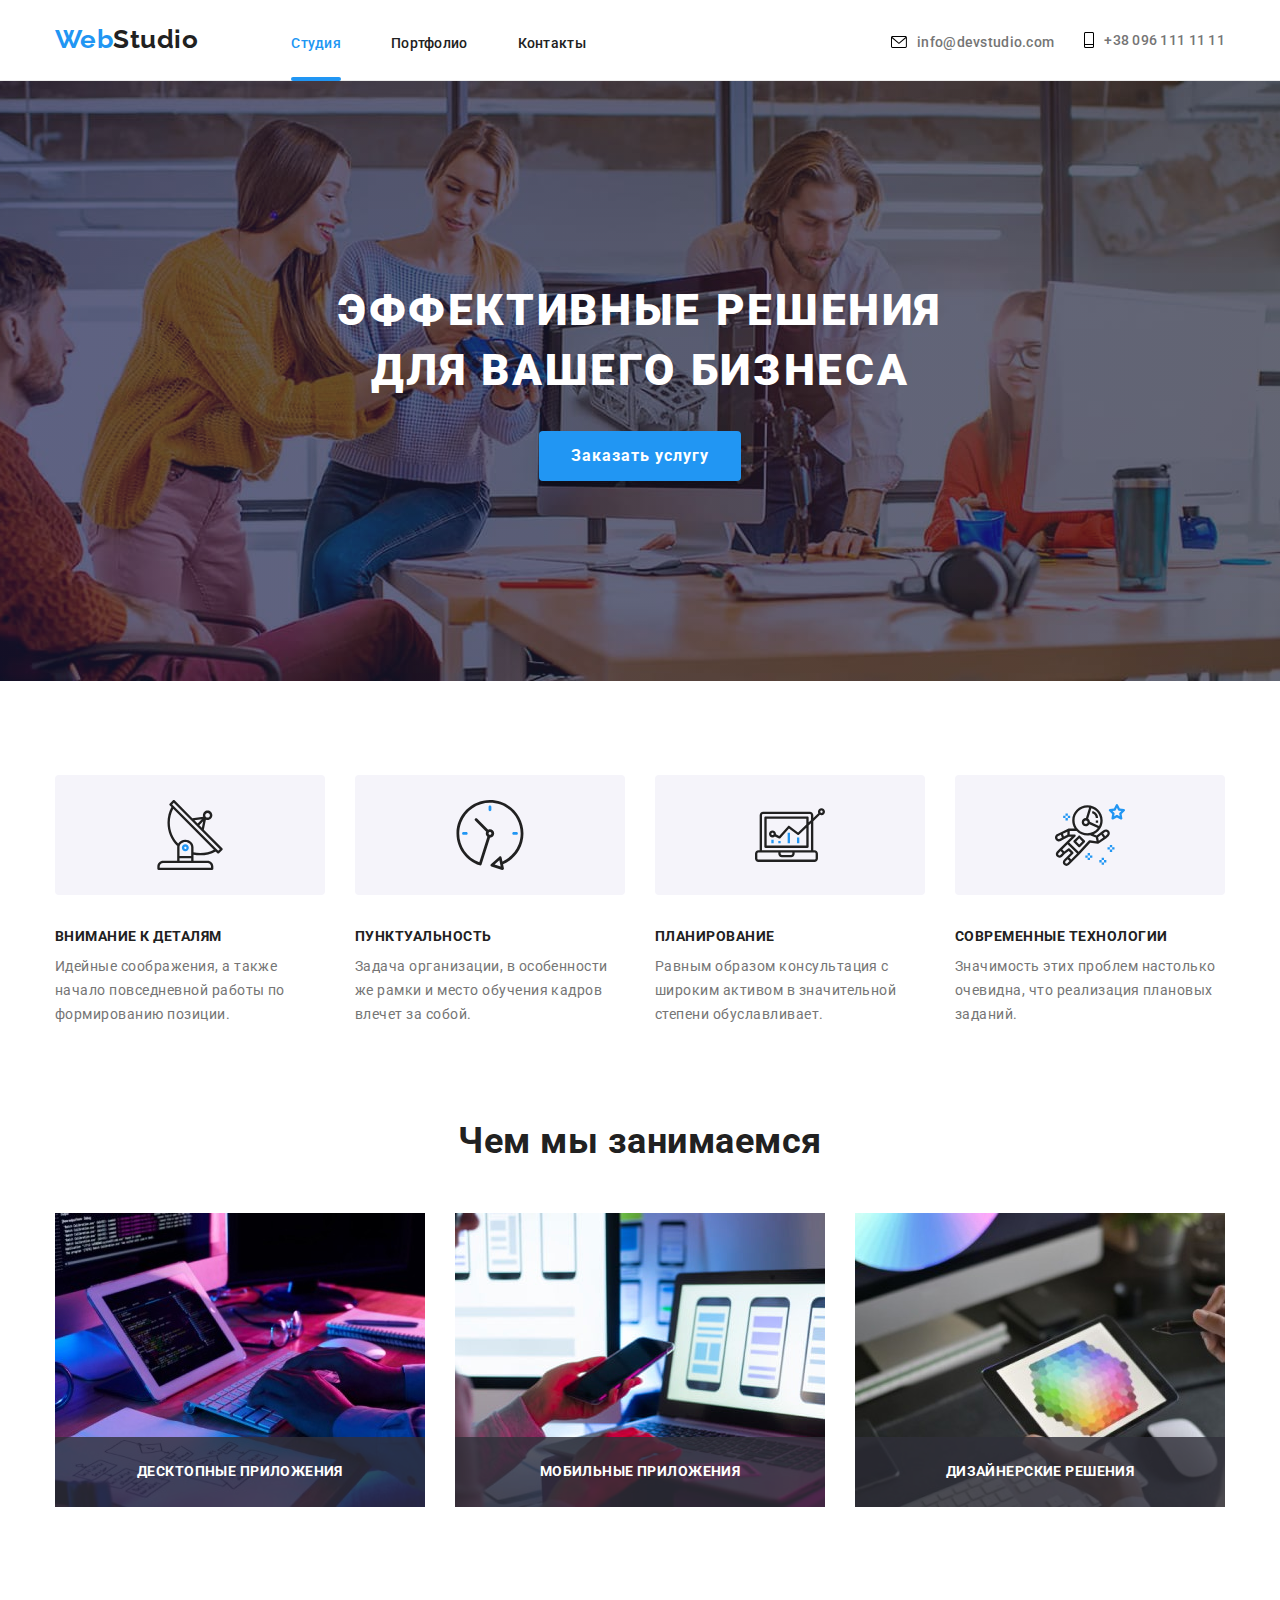
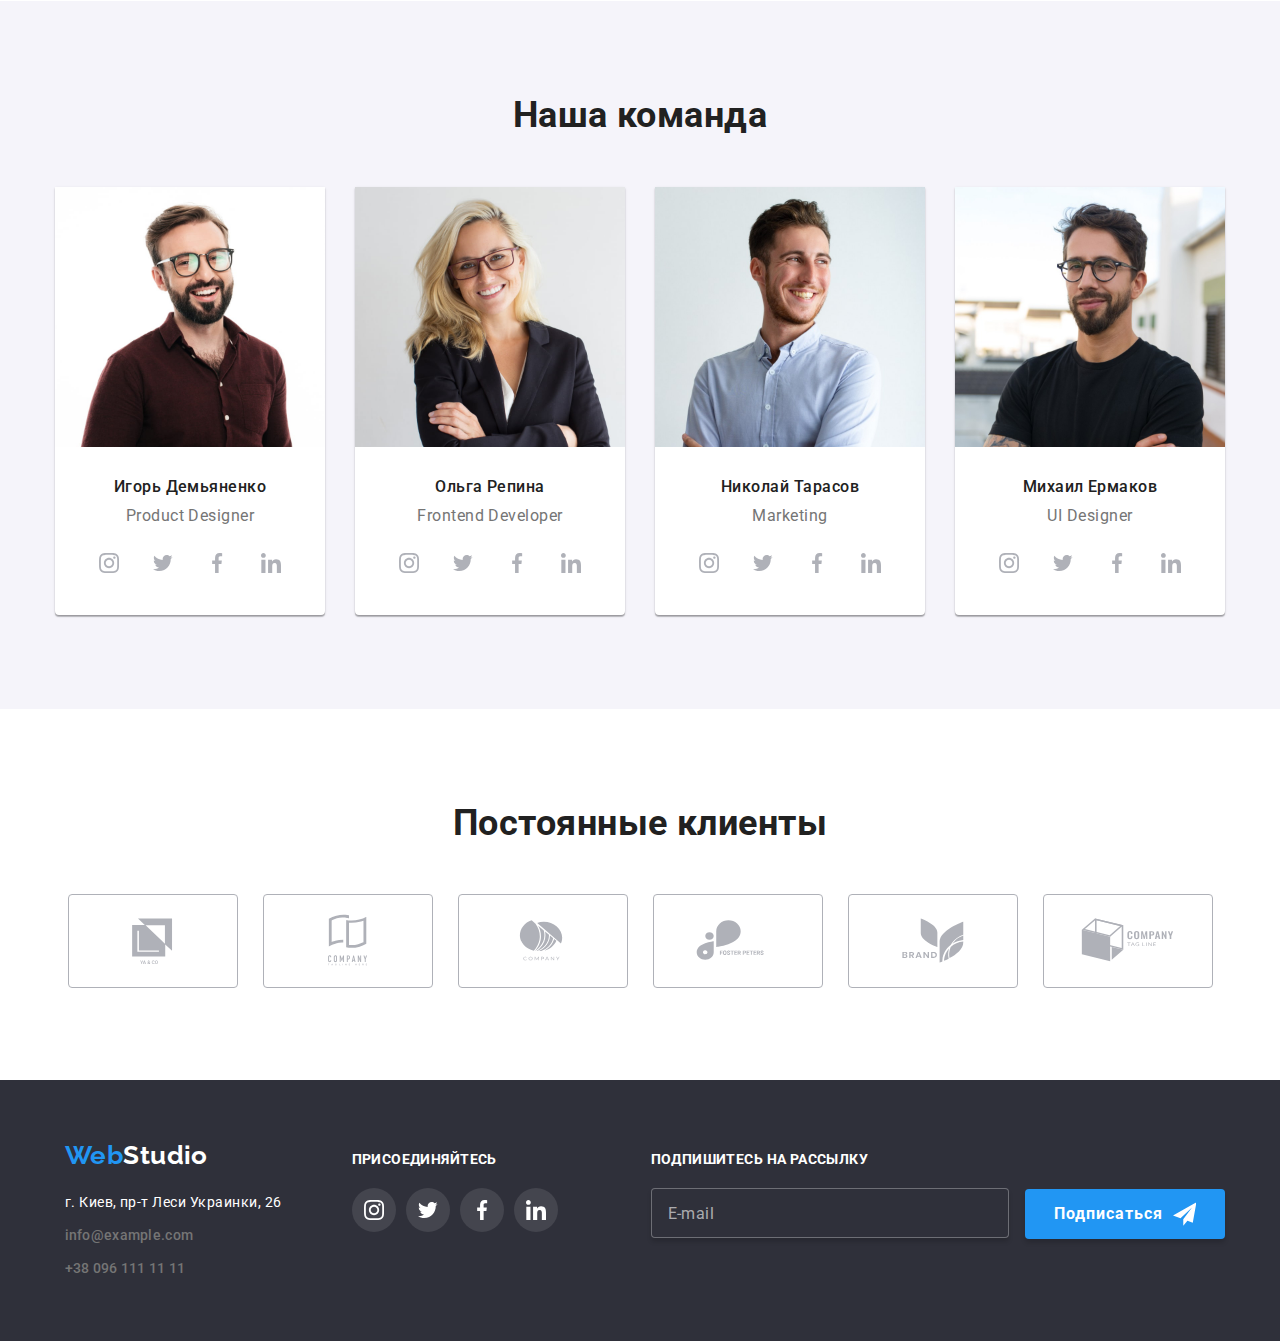
==== index.html @ d7e89522 "Добавляет стартовые файлы" ====
<!DOCTYPE html>
<html lang="ru">
<head>
    <meta charset="UTF-8">
    <meta http-equiv="X-UA-Compatible" content="IE=edge">
    <meta name="viewport" content="width=device-width, initial-scale=1.0">
    <title>Document</title>

    <link rel="preconnect" href="https://fonts.googleapis.com">
    <link rel="preconnect" href="https://fonts.gstatic.com" crossorigin>
    <link href="https://fonts.googleapis.com/css2?family=Raleway:wght@700&family=Roboto:wght@400;500;700;900&display=swap" rel="stylesheet">

    <link rel="stylesheet" href="./css/main.min.css">

</head>
<body>
    <!--Шапка сайта-->
   <header class="header">
       <div class="container">
            <a href="./index.html" class="logo header-logo" lang="en">Web<span class="logo--color-black">Studio</span></a>

            <nav>
                <ul class="site-nav list">
                    <li class="site-nav__item"><a href="./index.html" class="site-nav__link site-nav__link--current">Студия</a></li>
                    <li class="site-nav__item"><a href="./portfolio.html" class="site-nav__link">Портфолио</a></li>
                    <li class="site-nav__item"><a href="#" class="site-nav__link">Контакты</a></li>
                </ul>
            </nav>

            <ul class="contacts">
                <li class="contacts__item">
                    <a href="mailto:info@devstudio.com" class="contacts__link">
                    <svg class="contacts__icon" width="16" height="12"><use href="./images/icons.svg#icon-mail-icon"></use></svg>
                    info@devstudio.com</a>
                </li>
                <li class="contacts__item">
                    <a href="tel:+380961111111" class="contacts__link">
                    <svg class="contacts__icon" width="10" height="16"><use href="./images/icons.svg#icon-phone-icon"></use></svg>
                    +38 096 111 11 11</a>
                </li>
            </ul>
        </div>
   </header>

    <main>

    <!--section hero-->
        <section class="hero">
            <div class="container">
                <h1 class="hero__title">Эффективные решения<br/> для вашего бизнеса</h1>
                <button type="button" class="hero__button submit" data-modal-open>Заказать услугу</button>
            </div>
        </section>

    <!--Особенности-->
        <section class="section section-features">
            <h2 class="hidden-elem">Особенности</h2>

            <div class="container">
            <ul class="features">
                <li class="features__item">
                    <svg class="features__icon">
                        <use href="./images/icons.svg#icon-antenna"></use>
                    </svg>
                    <h3 class="features__title">Внимание к деталям</h3>
                    <p class="features__desc">Идейные соображения, а также начало повседневной работы по формированию позиции.</p>
                </li>
                <li class="features__item">
                    <svg class="features__icon">
                        <use href="./images/icons.svg#icon-clock"></use>
                    </svg>
                    <h3 class="features__title">Пунктуальность</h3>
                    <p class="features__desc">Задача организации, в особенности же рамки и место обучения кадров влечет за собой.</p>
                </li>
                <li class="features__item">
                    <svg class="features__icon">
                        <use href="./images/icons.svg#icon-diagram"></use>
                    </svg>
                    <h3 class="features__title">Планирование</h3>
                    <p class="features__desc">Равным образом консультация с широким активом в значительной степени обуславливает.</p>
                </li>
                <li class="features__item">
                    <svg class="features__icon">
                        <use href="./images/icons.svg#icon-astronaut"></use>
                    </svg>
                    <h3 class="features__title">Современные технологии</h3>
                    <p class="features__desc">Значимость этих проблем настолько очевидна, что реализация плановых заданий.</p>
                </li>
            </ul>
            </div>
        </section>

    <!--Чем мы занимаемся-->
        <section class="section">
            <h2 class="section__title">Чем мы занимаемся</h2>
            <div class="container">

            <ul class="works">
                <li class="works__item">
                        <img src="./images/img1.jpg" alt="Разработка десктопного приложения" width="370" height="294">

                        <div class="works__label">
                            <p class="works__description">Десктопные приложения</p>
                        </div>
                </li>
                <li class="works__item">
                        <img src="./images/img2.jpg" alt="Разработка мобильного приложения" width="370" height="294">

                        <div class="works__label">
                            <p class="works__description">Мобильные приложения</p>
                        </div>
                </li>
                <li class="works__item">
                        <img src="./images/img3.jpg" alt="Дизайн" width="370" height="294">

                        <div class="works__label">
                            <p class="works__description">Дизайнерские решения</p>
                        </div>
                </li>
            </ul>
            </div>
        </section>

    <!--Наша команда-->
        <section class="section section-team">
            <h2 class="section__title">Наша команда</h2>

            <div class="container">

            <ul class="team">

                <li class="team__item">
                    <div class="team__card">
                        <img src="./images/photo1.jpg" alt="Игорь Демьяненко" width="270"> 
                        <div class="team__label">
                            <h3 class="team__name">Игорь Демьяненко</h3>
                            <p lang="en" class="team__position">Product Designer</p>

                            <ul class="social-list">
                                <li class="social-list__item">
                                    <a href="#" class="social-list__link" aria-label="Instagram">
                                        <svg class="social-list__icon">
                                            <use href="./images/icons.svg#icon-instagram"></use>
                                        </svg>
                                    </a>
                                </li>
                                <li class="social-list__item">
                                    <a href="#" class="social-list__link" aria-label="Twitter">
                                        <svg class="social-list__icon">
                                            <use href="./images/icons.svg#icon-twitter"></use>
                                        </svg>
                                    </a>
                                </li>
                                <li class="social-list__item">
                                    <a href="#" class="social-list__link" aria-label="Facebook">
                                        <svg class="social-list__icon">
                                            <use href="./images/icons.svg#icon-facebook"></use>
                                        </svg>
                                    </a>
                                </li>
                                <li class="social-list__item">
                                    <a href="#" class="social-list__link" aria-label="LinkedIn">
                                        <svg class="social-list__icon">
                                            <use href="./images/icons.svg#icon-linkedin"></use>
                                        </svg>
                                    </a>
                                </li>
                            </ul>
                        </div>
                    </div>
                </li>

                <li class="team__item">
                    <div class="team__card">
                        <img src="./images/photo2.jpg" alt="Ольга Репина" width="270">
                        <div class="team__label">
                            <h3 class="team__name">Ольга Репина</h3>
                            <p lang="en" class="team__position">Frontend Developer</p>

                            <ul class="social-list">
                                <li class="social-list__item">
                                    <a href="#" class="social-list__link" aria-label="Instagram">
                                        <svg class="social-list__icon">
                                            <use href="./images/icons.svg#icon-instagram"></use>
                                        </svg>
                                    </a>
                                </li>
                                <li class="social-list__item">
                                    <a href="#" class="social-list__link" aria-label="Twitter">
                                        <svg class="social-list__icon">
                                            <use href="./images/icons.svg#icon-twitter"></use>
                                        </svg>
                                    </a>
                                </li>
                                <li class="social-list__item">
                                    <a href="#" class="social-list__link" aria-label="Facebook">
                                        <svg class="social-list__icon">
                                            <use href="./images/icons.svg#icon-facebook"></use>
                                        </svg>
                                    </a>
                                </li>
                                <li class="social-list__item">
                                    <a href="#" class="social-list__link" aria-label="LinkedIn">
                                        <svg class="social-list__icon">
                                            <use href="./images/icons.svg#icon-linkedin"></use>
                                        </svg>
                                    </a>
                                </li>
                            </ul>
                        </div>
                    </div>
                </li>

                <li class="team__item">
                    <div class="team__card">
                        <img src="./images/photo3.jpg" alt="Николай Тарасов" width="270">
                        <div class="team__label">
                            <h3 class="team__name">Николай Тарасов</h3>
                            <p lang="en" class="team__position">Marketing</p>

                            <ul class="social-list">
                                <li class="social-list__item">
                                    <a href="#" class="social-list__link" aria-label="Instagram">
                                        <svg class="social-list__icon">
                                            <use href="./images/icons.svg#icon-instagram"></use>
                                        </svg>
                                    </a>
                                </li>
                                <li class="social-list__item">
                                    <a href="#" class="social-list__link" aria-label="Twitter">
                                        <svg class="social-list__icon">
                                            <use href="./images/icons.svg#icon-twitter"></use>
                                        </svg>
                                    </a>
                                </li>
                                <li class="social-list__item">
                                    <a href="#" class="social-list__link" aria-label="Facebook">
                                        <svg class="social-list__icon">
                                            <use href="./images/icons.svg#icon-facebook"></use>
                                        </svg>
                                    </a>
                                </li>
                                <li class="social-list__item">
                                    <a href="#" class="social-list__link" aria-label="LinkedIn">
                                        <svg class="social-list__icon">
                                            <use href="./images/icons.svg#icon-linkedin"></use>
                                        </svg>
                                    </a>
                                </li>
                            </ul>
                        </div>
                    </div>
                </li>

                <li class="team__item">
                    <div class="team__card">
                        <img src="./images/photo4.jpg" alt="Михаил Ермаков" width="270">
                        <div class="team__label">
                            <h3 class="team__name">Михаил Ермаков</h3>
                            <p lang="en" class="team__position">UI Designer</p>

                            <ul class="social-list">
                                <li class="social-list__item">
                                    <a href="#" class="social-list__link" aria-label="Instagram">
                                        <svg class="social-list__icon">
                                            <use href="./images/icons.svg#icon-instagram"></use>
                                        </svg>
                                    </a>
                                </li>
                                <li class="social-list__item">
                                    <a href="#" class="social-list__link" aria-label="Twitter">
                                        <svg class="social-list__icon">
                                            <use href="./images/icons.svg#icon-twitter"></use>
                                        </svg>
                                    </a>
                                </li>
                                <li class="social-list__item">
                                    <a href="#" class="social-list__link" aria-label="Facebook">
                                        <svg class="social-list__icon">
                                            <use href="./images/icons.svg#icon-facebook"></use>
                                        </svg>
                                    </a>
                                </li>
                                <li class="social-list__item">
                                    <a href="#" class="social-list__link" aria-label="LinkedIn">
                                        <svg class="social-list__icon">
                                            <use href="./images/icons.svg#icon-linkedin"></use>
                                        </svg>
                                    </a>
                                </li>
                            </ul>
                        </div>
                    </div>
                </li>
            </ul>
            </div>
        </section>  
        
    <!--Постоянные клиенты-->
        <section class="section">
            <h2 class="section__title">Постоянные клиенты</h2>

            <div class="container">
                <ul class="clients">
                    <li class="clients__item">
                        <a href="#" class="clients__link">
                            <svg class="clients__icon"><use href="./images/icons.svg#icon-client-1"></use></svg>
                        </a>
                    </li>
                    <li class="clients__item">
                        <a href="#" class="clients__link">
                            <svg class="clients__icon"><use href="./images/icons.svg#icon-client-2"></use></svg>
                        </a>
                    </li>
                    <li class="clients__item">
                        <a href="#" class="clients__link">
                            <svg class="clients__icon"><use href="./images/icons.svg#icon-client-3"></use></svg>
                        </a>
                    </li>
                    <li class="clients__item">
                        <a href="#" class="clients__link">
                            <svg class="clients__icon"><use href="./images/icons.svg#icon-client-4"></use></svg>
                        </a>
                    </li>
                    <li class="clients__item">
                        <a href="#" class="clients__link">
                            <svg class="clients__icon"><use href="./images/icons.svg#icon-client-5"></use></svg>
                        </a>
                    </li>
                    <li class="clients__item">
                        <a href="#" class="clients__link">
                            <svg class="clients__icon"><use href="./images/icons.svg#icon-client-6"></use></svg>
                        </a>
                    </li>
                </ul>
            </div>
        </section>
    </main>

<!--footer-->
    <footer class="footer">
        <div class="container footer__container">

            <div class="footer__address">
                <a href="./index.html" class="logo footer__logo" lang="en">Web<span class="logo--color-white">Studio</span></a>
    
                    <address class="address">
                        <ul class="address__list">
                            <li class="address__item">г. Киев, пр-т Леси Украинки, 26</li>
                            <li class="address__item">
                                <a href="mailto:info@example.com" class="contacts__link address__contact">info@example.com</a>
                            </li>
                            <li class="address__item">
                                <a href="tel:+380961111111" class="contacts__link address__contact">+38 096 111 11 11</a>
                            </li>
                        </ul>
                    </address>
            </div>
            
            <div class="join">
                    <h2 class="join__title">Присоединяйтесь</h2>

                <ul class="social-list join__social-list">
                    <li class="social-list__item">
                        <a href="#" class="social-list__link join__social-link" aria-label="Instagram">
                            <svg class="social-list__icon join__icon">
                                <use href="./images/icons.svg#icon-instagram"></use>
                            </svg>
                        </a>
                    </li>
                    <li class="social-list__item">
                        <a href="#" class="social-list__link join__social-link" aria-label="Twitter">
                            <svg class="social-list__icon join__icon">
                                <use href="./images/icons.svg#icon-twitter"></use>
                            </svg>
                        </a>
                    </li>
                    <li class="social-list__item">
                        <a href="#" class="social-list__link join__social-link" aria-label="Facebook">
                            <svg class="social-list__icon join__icon">
                                <use href="./images/icons.svg#icon-facebook"></use>
                            </svg>
                        </a>
                    </li>
                    <li class="social-list__item">
                        <a href="#" class="social-list__link join__social-link" aria-label="LinkedIn">
                            <svg class="social-list__icon join__icon">
                                <use href="./images/icons.svg#icon-linkedin"></use>
                            </svg>
                        </a>
                    </li>
                </ul>
            </div>

            <div class="subscribe">
                    <h2 class="subscribe__title">Подпишитесь на рассылку</h2>
                    <form action="subscribe__form">
                        <input type="email" placeholder="E-mail" class="subscribe__input">
                        <button type="submit" class="subscribe__button">Подписаться<svg class="subscribe__icon">
                            <use href="./images/icons.svg#icon-send"></use>
                        </svg>
                        </button>
                    </form>
            </div>
        </div>
    </footer>

<!--Модальное окно-->
    <div class="backdrop is-hidden" data-modal>
        <div class="modal">
            <button type="button" class="close" data-modal-close>
                <svg class="close__icon">
                    <use href="./images/icons.svg#icon-close"></use>
                </svg>
            </button>

            <form class="form">
                <p class="form__title">Оставьте свои данные, мы вам перезвоним</p>

                <div class="form__field">
                <label class="form__label">Имя</label>
                    <input type="text" name="name" class="form__input">
                    <svg class="form__icon" width="12" height="12">
                        <use href="./images/icons.svg#icon-name"></use>
                    </svg>
                </div>

                <div class="form__field">
                    <label class="form__label">Телефон</label>
                    <input type="tel" name="tel" class="form__input">
                    <svg class="form__icon" width="13" height="13">
                        <use href="./images/icons.svg#icon-tel"></use>
                    </svg>
                </div>

                <div class="form__field">
                    <label class="form__label">Почта</label>
                    <input type="email" name="email" class="form__input">
                    <svg class="form__icon" width="15" height="12">
                        <use href="./images/icons.svg#icon-email"></use>
                    </svg>
                </div>

                <div class="form__field form__field--comment">
                    <label class="form__label">Комментарий</label>
                    <textarea name="comment" rows="5" placeholder="Введите текст" class="form__textarea"></textarea>
                </div>

                <div class="form__checkbox">
                    <input type="checkbox" name="checkbox" class="checkbox">
                    <svg class="checkbox__icon" width="16" height="15">
                        <use href="./images/icons.svg#icon-checked"></use>
                    </svg>
                    
                    <label class="checkbox__terms">Соглашаюсь с рассылкой и принимаю <span class="terms-link">Условия договора</span></label>
                </div>

                <button type="submit" class="submit checkbox__button">Отправить</button>
                
            </form>
        </div>

    </div>

    <script src="./js/modal.js"></script>
</body>
</html>
---- css/main.min.css ----
:root{--main-text-color: #757575;--title-text-color: #212121;--accent-color: #2196F3;--background-accent-color: #2F303A;--background-main-color:  #FFFFFF;--background-secondary-color: #F5F4FA;--card-set-gap: 30px;--icon-color: #AFB1B8}/*! modern-normalize v0.6.0 | MIT License | https://github.com/sindresorhus/modern-normalize */*,*::before,*::after{-webkit-box-sizing:border-box;box-sizing:border-box}:root{-moz-tab-size:4;-o-tab-size:4;tab-size:4}html{line-height:1.15;-webkit-text-size-adjust:100%}body{margin:0}body{font-family:system-ui,-apple-system,"Segoe UI",Roboto,Helvetica,Arial,sans-serif,"Apple Color Emoji","Segoe UI Emoji"}hr{height:0}abbr[title]{-webkit-text-decoration:underline dotted;text-decoration:underline dotted}b,strong{font-weight:bolder}code,kbd,samp,pre{font-family:SFMono-Regular, Consolas, "Liberation Mono", Menlo, monospace;font-size:1em}small{font-size:80%}sub,sup{font-size:75%;line-height:0;position:relative;vertical-align:baseline}sub{bottom:-0.25em}sup{top:-0.5em}button,input,optgroup,select,textarea{font-family:inherit;font-size:100%;line-height:1.15;margin:0}button,select{text-transform:none}button,[type="button"],[type="reset"],[type="submit"]{-webkit-appearance:button}button::-moz-focus-inner,[type="button"]::-moz-focus-inner,[type="reset"]::-moz-focus-inner,[type="submit"]::-moz-focus-inner{border-style:none;padding:0}button:-moz-focusring,[type="button"]:-moz-focusring,[type="reset"]:-moz-focusring,[type="submit"]:-moz-focusring{outline:1px dotted ButtonText}fieldset{padding:0.35em 0.75em 0.625em}legend{padding:0}progress{vertical-align:baseline}[type="number"]::-webkit-inner-spin-button,[type="number"]::-webkit-outer-spin-button{height:auto}[type="search"]{-webkit-appearance:textfield;outline-offset:-2px}[type="search"]::-webkit-search-decoration{-webkit-appearance:none}::-webkit-file-upload-button{-webkit-appearance:button;font:inherit}summary{display:list-item}*,*::before,*::after{padding:0;margin:0;-webkit-box-sizing:border-box;box-sizing:border-box}h1,h2,h3,h4,h5,h6,p{margin:0}img{display:block;max-width:100%;height:auto}a{text-decoration:none}ul li{list-style:none}button{border:none}body{font-family:'Roboto', sans-serif;color:var(--main-text-color);background-color:var(--background-main-color);letter-spacing:0.03em}.section{padding:94px 0}.container{width:1200px;padding:0 15px;margin:0 auto}.section__title{color:var(--title-text-color);font-size:36px;font-weight:bold;line-height:1.16;display:-webkit-box;display:-webkit-flex;display:-ms-flexbox;display:flex;-webkit-box-pack:center;-webkit-justify-content:center;-ms-flex-pack:center;justify-content:center;margin-bottom:50px}.hidden-elem{width:1px;height:1px;overflow:hidden;opacity:0;margin-top:-1px}nav,.site-nav,.contacts,header .container{background-color:var(--background-main-color);display:-webkit-box;display:-webkit-flex;display:-ms-flexbox;display:flex;-webkit-box-pack:justify;-webkit-justify-content:space-between;-ms-flex-pack:justify;justify-content:space-between;-webkit-box-align:baseline;-webkit-align-items:baseline;-ms-flex-align:baseline;align-items:baseline}.header{border-bottom:1px solid #ECECEC;padding:24px 0}.logo{display:-webkit-box;display:-webkit-flex;display:-ms-flexbox;display:flex;-webkit-box-pack:center;-webkit-justify-content:center;-ms-flex-pack:center;justify-content:center;-webkit-box-align:center;-webkit-align-items:center;-ms-flex-align:center;align-items:center;font-family:Raleway;font-weight:bold;font-size:26px;line-height:1.19;color:var(--accent-color)}.logo--color-black{color:var(--title-text-color)}.logo--color-white{color:var(--background-main-color)}.header-logo{margin-right:93px}.site-nav__item{margin-right:50px}.site-nav__link{color:var(--title-text-color);font-size:14px;font-weight:500;line-height:1.14;letter-spacing:0.02em;display:inline-block;-webkit-transition-property:color;-o-transition-property:color;transition-property:color;-webkit-transition-duration:250ms;-o-transition-duration:250ms;transition-duration:250ms;-webkit-transition-timing-function:cubic-bezier(0.4, 0, 0.2, 1);-o-transition-timing-function:cubic-bezier(0.4, 0, 0.2, 1);transition-timing-function:cubic-bezier(0.4, 0, 0.2, 1)}.site-nav__link:hover,.site-nav__link:focus{color:var(--accent-color)}.site-nav__link--current{color:var(--accent-color)}.site-nav__link--current::after{content:"";display:block;width:100%;height:4px;-webkit-border-radius:2px;border-radius:2px;background-color:var(--accent-color);position:relative;top:25px;bottom:auto}.contacts{margin-left:auto}.contacts__item:not(:last-child){margin-right:30px}.contacts__link{color:var(--main-text-color);font-size:14px;font-weight:500;letter-spacing:0.02em;display:-webkit-inline-box;display:-webkit-inline-flex;display:-ms-inline-flexbox;display:inline-flex;-webkit-box-align:center;-webkit-align-items:center;-ms-flex-align:center;align-items:center;-webkit-transition-property:color;-o-transition-property:color;transition-property:color;-webkit-transition-duration:250ms;-o-transition-duration:250ms;transition-duration:250ms;-webkit-transition-timing-function:cubic-bezier(0.4, 0, 0.2, 1);-o-transition-timing-function:cubic-bezier(0.4, 0, 0.2, 1);transition-timing-function:cubic-bezier(0.4, 0, 0.2, 1);-webkit-transition-property:fill;-o-transition-property:fill;transition-property:fill;transition-duration:250ms;transition-timing-function:cubic-bezier(0.4, 0, 0.2, 1)}.contacts__link:hover,.contacts__link:focus{color:var(--accent-color);fill:var(--accent-color)}.contacts__icon{margin-right:10px}.hero{max-width:1600px;height:600px;margin-left:auto;margin-right:auto;background-image:-webkit-gradient(linear, left top, right top, from(rgba(33,38,94,0.4)), to(rgba(47,48,58,0.4))),url("../images/overlay-img.jpg");background-image:-webkit-linear-gradient(left, rgba(33,38,94,0.4), rgba(47,48,58,0.4)),url("../images/overlay-img.jpg");background-image:-o-linear-gradient(left, rgba(33,38,94,0.4), rgba(47,48,58,0.4)),url("../images/overlay-img.jpg");background-image:linear-gradient(to right, rgba(33,38,94,0.4), rgba(47,48,58,0.4)),url("../images/overlay-img.jpg");background-repeat:no-repeat;background-position:center;-webkit-background-size:cover;background-size:cover;background-color:var(--background-accent-color);display:-webkit-box;display:-webkit-flex;display:-ms-flexbox;display:flex;text-align:center;padding:200px 0}.hero__title{color:var(--background-main-color);font-style:normal;font-size:44px;font-weight:900;line-height:1.36;letter-spacing:0.06em;text-transform:uppercase;text-align:center;margin-bottom:30px}.submit{cursor:pointer;font-family:inherit;background-color:var(--accent-color);font-weight:bold;font-size:16px;line-height:1.87;letter-spacing:0.06em;color:var(--background-main-color);-webkit-box-shadow:0px 4px 4px rgba(0,0,0,0.15);box-shadow:0px 4px 4px rgba(0,0,0,0.15);-webkit-border-radius:4px;border-radius:4px;padding:10px 32px;-webkit-transition-property:background-color;-o-transition-property:background-color;transition-property:background-color;-webkit-transition-duration:250ms;-o-transition-duration:250ms;transition-duration:250ms;-webkit-transition-timing-function:cubic-bezier(0.4, 0, 0.2, 1);-o-transition-timing-function:cubic-bezier(0.4, 0, 0.2, 1);transition-timing-function:cubic-bezier(0.4, 0, 0.2, 1)}.submit:hover,.submit:focus{background-color:#188CE8}.section-features{padding-bottom:0}.features{display:-webkit-box;display:-webkit-flex;display:-ms-flexbox;display:flex;-webkit-box-pack:justify;-webkit-justify-content:space-between;-ms-flex-pack:justify;justify-content:space-between;-webkit-box-align:center;-webkit-align-items:center;-ms-flex-align:center;align-items:center;margin-bottom:0}.features__item:not(:last-child){margin-right:30px}.features__icon{width:270px;height:120px;background:var(--background-secondary-color);padding:25px 0;-webkit-border-radius:4px;border-radius:4px;margin-bottom:30px}.features__title{color:var(--title-text-color);font-weight:bold;font-size:14px;line-height:1.14;text-transform:uppercase;margin-bottom:10px}.features__desc{color:var(--main-text-color);font-size:14px;line-height:1.71}.works{display:-webkit-box;display:-webkit-flex;display:-ms-flexbox;display:flex;-webkit-box-pack:justify;-webkit-justify-content:space-between;-ms-flex-pack:justify;justify-content:space-between;-webkit-box-align:center;-webkit-align-items:center;-ms-flex-align:center;align-items:center}.works__item{position:relative}.works__label{display:-webkit-box;display:-webkit-flex;display:-ms-flexbox;display:flex;-webkit-box-pack:center;-webkit-justify-content:center;-ms-flex-pack:center;justify-content:center;-webkit-box-align:center;-webkit-align-items:center;-ms-flex-align:center;align-items:center;position:absolute;bottom:0;width:370px;height:70px;background:rgba(47,48,58,0.8)}.works__description{color:var(--background-main-color);font-weight:bold;font-size:14px;line-height:1.14;letter-spacing:0.03em;text-transform:uppercase;text-align:center}.section-team{background-color:var(--background-secondary-color)}.team{display:-webkit-box;display:-webkit-flex;display:-ms-flexbox;display:flex;-webkit-box-pack:justify;-webkit-justify-content:space-between;-ms-flex-pack:justify;justify-content:space-between;-webkit-box-align:center;-webkit-align-items:center;-ms-flex-align:center;align-items:center}.team__card{background-color:var(--background-main-color);-webkit-box-shadow:0px 1px 3px rgba(0,0,0,0.12),0px 1px 1px rgba(0,0,0,0.14),0px 2px 1px rgba(0,0,0,0.2);box-shadow:0px 1px 3px rgba(0,0,0,0.12),0px 1px 1px rgba(0,0,0,0.14),0px 2px 1px rgba(0,0,0,0.2);-webkit-border-radius:0px 0px 4px 4px;border-radius:0px 0px 4px 4px}.team__label{padding:var(--card-set-gap) 0;text-align:center}.team__name{font-weight:500;font-size:16px;line-height:1.19;color:var(--title-text-color);margin-bottom:10px}.team__position{font-size:16px;line-height:1.19;color:var(--main-text-color)}.social-list{display:-webkit-box;display:-webkit-flex;display:-ms-flexbox;display:flex;-webkit-box-pack:center;-webkit-justify-content:center;-ms-flex-pack:center;justify-content:center;-webkit-box-align:center;-webkit-align-items:center;-ms-flex-align:center;align-items:center;margin-top:16px}.social-list__item:not(:last-child){margin-right:10px}.social-list__link{display:block;width:44px;height:44px;-webkit-border-radius:50%;border-radius:50%;background-color:var(--background-main-color);display:-webkit-box;display:-webkit-flex;display:-ms-flexbox;display:flex;-webkit-box-pack:center;-webkit-justify-content:center;-ms-flex-pack:center;justify-content:center;-webkit-box-align:center;-webkit-align-items:center;-ms-flex-align:center;align-items:center;-webkit-transition-property:background-color;-o-transition-property:background-color;transition-property:background-color;-webkit-transition-duration:250ms;-o-transition-duration:250ms;transition-duration:250ms;-webkit-transition-timing-function:cubic-bezier(0.4, 0, 0.2, 1);-o-transition-timing-function:cubic-bezier(0.4, 0, 0.2, 1);transition-timing-function:cubic-bezier(0.4, 0, 0.2, 1)}.social-list__link:hover,.social-list__link:focus{background-color:var(--accent-color)}.social-list__icon{width:20px;height:20px;fill:var(--icon-color);-webkit-transition-property:fill;-o-transition-property:fill;transition-property:fill;-webkit-transition-duration:250ms;-o-transition-duration:250ms;transition-duration:250ms;-webkit-transition-timing-function:cubic-bezier(0.4, 0, 0.2, 1);-o-transition-timing-function:cubic-bezier(0.4, 0, 0.2, 1);transition-timing-function:cubic-bezier(0.4, 0, 0.2, 1)}.social-list__link:hover .social-list__icon,.social-list__link:focus .social-list__icon{fill:var(--background-main-color)}.clients{display:-webkit-box;display:-webkit-flex;display:-ms-flexbox;display:flex;-webkit-justify-content:space-around;-ms-flex-pack:distribute;justify-content:space-around;-webkit-box-align:center;-webkit-align-items:center;-ms-flex-align:center;align-items:center}.clients__item{display:block;width:170px;height:92px}.clients__link{display:-webkit-box;display:-webkit-flex;display:-ms-flexbox;display:flex;-webkit-box-pack:center;-webkit-justify-content:center;-ms-flex-pack:center;justify-content:center;-webkit-box-align:center;-webkit-align-items:center;-ms-flex-align:center;align-items:center;padding:16px 32px;border:1px solid var(--icon-color);-webkit-box-sizing:border-box;box-sizing:border-box;-webkit-border-radius:4px;border-radius:4px;-webkit-transition-property:border;-o-transition-property:border;transition-property:border;-webkit-transition-duration:250ms;-o-transition-duration:250ms;transition-duration:250ms;-webkit-transition-timing-function:cubic-bezier(0.4, 0, 0.2, 1);-o-transition-timing-function:cubic-bezier(0.4, 0, 0.2, 1);transition-timing-function:cubic-bezier(0.4, 0, 0.2, 1)}.clients__link:hover,.clients__link:focus{border:1px solid var(--accent-color)}.clients__icon{width:106px;height:60px;fill:var(--icon-color);-webkit-transition-property:fill;-o-transition-property:fill;transition-property:fill;-webkit-transition-duration:250ms;-o-transition-duration:250ms;transition-duration:250ms;-webkit-transition-timing-function:cubic-bezier(0.4, 0, 0.2, 1);-o-transition-timing-function:cubic-bezier(0.4, 0, 0.2, 1);transition-timing-function:cubic-bezier(0.4, 0, 0.2, 1)}.clients__link:hover .clients__icon,.clients__link:focus .clients__icon{fill:var(--accent-color)}.footer{background-color:var(--background-accent-color);padding:60px 0}.footer__container{display:-webkit-box;display:-webkit-flex;display:-ms-flexbox;display:flex;-webkit-box-align:baseline;-webkit-align-items:baseline;-ms-flex-align:baseline;align-items:baseline}.footer__address{display:-webkit-box;display:-webkit-flex;display:-ms-flexbox;display:flex;-webkit-box-orient:vertical;-webkit-box-direction:normal;-webkit-flex-direction:column;-ms-flex-direction:column;flex-direction:column;margin-left:auto}.address{margin-top:20px}.address__list{font-style:normal;font-weight:normal;font-size:14px;line-height:1.71;color:var(--background-main-color)}.address__item:not(:last-child){margin-bottom:9px}.footer__logo{display:inline-block}.join{margin-left:70px}.join__title,.subscribe__title{color:var(--background-main-color);font-weight:bold;font-size:14px;line-height:1.14;letter-spacing:0.03em;text-transform:uppercase;margin-bottom:20px}.join__social-link{background-color:rgba(255,255,255,0.1);-webkit-transition-property:background-color;-o-transition-property:background-color;transition-property:background-color;-webkit-transition-duration:250ms;-o-transition-duration:250ms;transition-duration:250ms;-webkit-transition-timing-function:cubic-bezier(0.4, 0, 0.2, 1);-o-transition-timing-function:cubic-bezier(0.4, 0, 0.2, 1);transition-timing-function:cubic-bezier(0.4, 0, 0.2, 1)}.join__social-link:hover,.join__social-link:focus{background-color:var(--accent-color)}.join__icon{fill:var(--background-main-color)}.subscribe{margin-left:93px;display:-webkit-box;display:-webkit-flex;display:-ms-flexbox;display:flex;-webkit-box-orient:vertical;-webkit-box-direction:normal;-webkit-flex-direction:column;-ms-flex-direction:column;flex-direction:column}.subscribe__form{display:-webkit-inline-box;display:-webkit-inline-flex;display:-ms-inline-flexbox;display:inline-flex}.subscribe__input{width:358px;height:50px;background-color:var(--background-accent-color);border:1px solid rgba(255,255,255,0.3);-webkit-box-sizing:border-box;box-sizing:border-box;-webkit-box-shadow:0px 4px 4px rgba(0,0,0,0.15);box-shadow:0px 4px 4px rgba(0,0,0,0.15);-webkit-border-radius:4px;border-radius:4px;padding:15px 16px;color:var(--background-main-color)}.subscribe__input::-webkit-input-placeholder{font-style:normal;font-weight:normal;font-size:16px;line-height:1.25;display:-webkit-box;display:-webkit-flex;display:flex;-webkit-box-align:center;-webkit-align-items:center;align-items:center;letter-spacing:0.03em;color:rgba(255,255,255,0.6)}.subscribe__input:-ms-input-placeholder{font-style:normal;font-weight:normal;font-size:16px;line-height:1.25;display:-ms-flexbox;display:flex;-ms-flex-align:center;align-items:center;letter-spacing:0.03em;color:rgba(255,255,255,0.6)}.subscribe__input::-ms-input-placeholder{font-style:normal;font-weight:normal;font-size:16px;line-height:1.25;display:-ms-flexbox;display:flex;-ms-flex-align:center;align-items:center;letter-spacing:0.03em;color:rgba(255,255,255,0.6)}.subscribe__input::placeholder{font-style:normal;font-weight:normal;font-size:16px;line-height:1.25;display:-webkit-box;display:-webkit-flex;display:-ms-flexbox;display:flex;-webkit-box-align:center;-webkit-align-items:center;-ms-flex-align:center;align-items:center;letter-spacing:0.03em;color:rgba(255,255,255,0.6)}.subscribe__button{display:-webkit-inline-box;display:-webkit-inline-flex;display:-ms-inline-flexbox;display:inline-flex;-webkit-box-pack:center;-webkit-justify-content:center;-ms-flex-pack:center;justify-content:center;-webkit-box-align:center;-webkit-align-items:center;-ms-flex-align:center;align-items:center;width:200px;height:50px;cursor:pointer;font-family:inherit;background-color:var(--accent-color);-webkit-box-shadow:0px 4px 4px rgba(0,0,0,0.15);box-shadow:0px 4px 4px rgba(0,0,0,0.15);-webkit-border-radius:4px;border-radius:4px;padding:10px 29px;font-weight:bold;font-size:16px;line-height:1.87;letter-spacing:0.06em;color:var(--background-main-color);margin-left:12px;-webkit-transition-property:background-color;-o-transition-property:background-color;transition-property:background-color;-webkit-transition-duration:250ms;-o-transition-duration:250ms;transition-duration:250ms;-webkit-transition-timing-function:cubic-bezier(0.4, 0, 0.2, 1);-o-transition-timing-function:cubic-bezier(0.4, 0, 0.2, 1);transition-timing-function:cubic-bezier(0.4, 0, 0.2, 1)}.subscribe__button:hover,.subscribe__button:focus{background-color:#188CE8}.subscribe__icon{width:24px;height:24px;fill:var(--background-main-color);margin-left:10px}.filter{display:-webkit-box;display:-webkit-flex;display:-ms-flexbox;display:flex;-webkit-box-pack:center;-webkit-justify-content:center;-ms-flex-pack:center;justify-content:center;-webkit-box-align:center;-webkit-align-items:center;-ms-flex-align:center;align-items:center;margin-bottom:50px}.filter__button{cursor:pointer;font-family:inherit;font-weight:500;font-size:16px;line-height:1.62;letter-spacing:0.03em;color:var(--title-text-color);background-color:var(--background-secondary-color);-webkit-border-radius:4px;border-radius:4px;padding:6px 22px;-webkit-transition-property:color;-o-transition-property:color;transition-property:color;-webkit-transition-duration:250ms;-o-transition-duration:250ms;transition-duration:250ms;-webkit-transition-timing-function:cubic-bezier(0.4, 0, 0.2, 1);-o-transition-timing-function:cubic-bezier(0.4, 0, 0.2, 1);transition-timing-function:cubic-bezier(0.4, 0, 0.2, 1);-webkit-transition-property:background-color;-o-transition-property:background-color;transition-property:background-color;transition-duration:250ms;transition-timing-function:cubic-bezier(0.4, 0, 0.2, 1);-webkit-transition-property:-webkit-box-shadow;transition-property:-webkit-box-shadow;-o-transition-property:box-shadow;transition-property:box-shadow;transition-property:box-shadow, -webkit-box-shadow;transition-duration:250ms;transition-timing-function:cubic-bezier(0.4, 0, 0.2, 1)}.filter__button:hover,.filter__button:focus{color:var(--background-main-color);background-color:var(--accent-color);-webkit-box-shadow:0px 3px 1px rgba(0,0,0,0.1),0px 1px 2px rgba(0,0,0,0.08),0px 2px 2px rgba(0,0,0,0.12);box-shadow:0px 3px 1px rgba(0,0,0,0.1),0px 1px 2px rgba(0,0,0,0.08),0px 2px 2px rgba(0,0,0,0.12)}.filter__item:not(:last-child){margin-right:8px}.portfolio{display:-webkit-box;display:-webkit-flex;display:-ms-flexbox;display:flex;-webkit-flex-wrap:wrap;-ms-flex-wrap:wrap;flex-wrap:wrap;margin-left:-webkit-calc(-1 * var(--card-set-gap));margin-left:calc(-1 * var(--card-set-gap));margin-top:-webkit-calc(-1 * var(--card-set-gap));margin-top:calc(-1 * var(--card-set-gap))}.portfolio__item{background-color:var(--background-main-color);-webkit-flex-basis:-webkit-calc(100% / 3 - var(--card-set-gap));-ms-flex-preferred-size:calc(100% / 3 - var(--card-set-gap));flex-basis:calc(100% / 3 - var(--card-set-gap));margin-left:var(--card-set-gap);margin-top:var(--card-set-gap);-webkit-transition-property:-webkit-box-shadow;transition-property:-webkit-box-shadow;-o-transition-property:box-shadow;transition-property:box-shadow;transition-property:box-shadow, -webkit-box-shadow;-webkit-transition-duration:250ms;-o-transition-duration:250ms;transition-duration:250ms;-webkit-transition-timing-function:cubic-bezier(0.4, 0, 0.2, 1);-o-transition-timing-function:cubic-bezier(0.4, 0, 0.2, 1);transition-timing-function:cubic-bezier(0.4, 0, 0.2, 1)}.portfolio__item:hover,.portfolio__item:focus{-webkit-box-shadow:0px 1px 1px rgba(0,0,0,0.12),0px 4px 4px rgba(0,0,0,0.06),1px 4px 6px rgba(0,0,0,0.16);box-shadow:0px 1px 1px rgba(0,0,0,0.12),0px 4px 4px rgba(0,0,0,0.06),1px 4px 6px rgba(0,0,0,0.16)}.product__thumb{position:relative;overflow:hidden}.product__overlay{position:absolute;top:0;left:0;width:100%;height:100%;background-color:rgba(33,150,243,0.9);-webkit-transform:translatey(100%);-ms-transform:translatey(100%);transform:translatey(100%);-webkit-transition:-webkit-transform 250ms ease;transition:-webkit-transform 250ms ease;-o-transition:transform 250ms ease;transition:transform 250ms ease;transition:transform 250ms ease, -webkit-transform 250ms ease}.portfolio__link:hover .product__overlay,.portfolio__link:focus .product__overlay{-webkit-transform:translatey(0);-ms-transform:translatey(0);transform:translatey(0)}.product__text{padding:63px 24px;margin:0;font-size:18px;line-height:1.55;letter-spacing:0.03em;color:var(--background-main-color)}.product__label{padding:20px 24px;border:1px solid #EEEEEE;border-top:transparent;-webkit-box-sizing:border-box;box-sizing:border-box}.product__title{font-weight:bold;font-size:18px;font-size:18px;line-height:2;letter-spacing:0.06em;color:var(--title-text-color);margin-bottom:4px}.product__desc{font-size:16px;line-height:1.87;color:var(--main-text-color)}.backdrop{position:fixed;top:0;left:0;width:100%;height:100%;background-color:rgba(0,0,0,0.2);opacity:1;-webkit-transition-property:opacity;-o-transition-property:opacity;transition-property:opacity;-webkit-transition-duration:250ms;-o-transition-duration:250ms;transition-duration:250ms;-webkit-transition-timing-function:cubic-bezier(0.4, 0, 0.2, 1);-o-transition-timing-function:cubic-bezier(0.4, 0, 0.2, 1);transition-timing-function:cubic-bezier(0.4, 0, 0.2, 1)}.backdrop.is-hidden{opacity:0;pointer-events:none}.backdrop.is-hidden .modal{-webkit-transform:translate(-50%, -50%) scale(1.1);-ms-transform:translate(-50%, -50%) scale(1.1);transform:translate(-50%, -50%) scale(1.1)}.modal{position:absolute;top:50%;left:50%;-webkit-transform:translate(-50%, -50%);-ms-transform:translate(-50%, -50%);transform:translate(-50%, -50%);width:528px;height:581px;-webkit-transform:translate(-50%, -50%) scale(1);-ms-transform:translate(-50%, -50%) scale(1);transform:translate(-50%, -50%) scale(1);-webkit-transition:-webkit-transform 250ms cubic-bezier(0.4, 0, 0.2, 1);transition:-webkit-transform 250ms cubic-bezier(0.4, 0, 0.2, 1);-o-transition:transform 250ms cubic-bezier(0.4, 0, 0.2, 1);transition:transform 250ms cubic-bezier(0.4, 0, 0.2, 1);transition:transform 250ms cubic-bezier(0.4, 0, 0.2, 1), -webkit-transform 250ms cubic-bezier(0.4, 0, 0.2, 1);background-color:var(--background-main-color);-webkit-box-shadow:0px 1px 3px rgba(0,0,0,0.12),0px 1px 1px rgba(0,0,0,0.14),0px 2px 1px rgba(0,0,0,0.2);box-shadow:0px 1px 3px rgba(0,0,0,0.12),0px 1px 1px rgba(0,0,0,0.14),0px 2px 1px rgba(0,0,0,0.2);-webkit-border-radius:4px;border-radius:4px;padding:40px}.close{position:absolute;top:8px;right:8px;display:block;width:30px;height:30px;-webkit-border-radius:50%;border-radius:50%;background-color:var(--background-main-color);border:1px solid rgba(0,0,0,0.1);cursor:pointer}.close__icon{width:11px;height:11px;fill:#000000;-webkit-transition-property:fill;-o-transition-property:fill;transition-property:fill;-webkit-transition-duration:250ms;-o-transition-duration:250ms;transition-duration:250ms;-webkit-transition-timing-function:cubic-bezier(0.4, 0, 0.2, 1);-o-transition-timing-function:cubic-bezier(0.4, 0, 0.2, 1);transition-timing-function:cubic-bezier(0.4, 0, 0.2, 1)}.close:hover .close__icon,.close:focus .close__icon{fill:var(--accent-color)}.form{display:-webkit-box;display:-webkit-flex;display:-ms-flexbox;display:flex;-webkit-box-orient:vertical;-webkit-box-direction:normal;-webkit-flex-direction:column;-ms-flex-direction:column;flex-direction:column}.form__title{font-weight:bold;font-size:20px;line-height:1.15;letter-spacing:0.03em;color:var(--title-text-color);text-align:center;margin-bottom:12px}.form__field{position:relative;margin-bottom:10px;height:100%}.form__label{font-style:normal;font-weight:normal;font-size:12px;line-height:1.16;letter-spacing:0.01em;color:var(--main-text-color);margin-bottom:4px}.form__input,.form__textarea{width:100%;border:1px solid rgba(33,33,33,0.2);-webkit-box-sizing:border-box;box-sizing:border-box;-webkit-border-radius:4px;border-radius:4px}.form__input:focus,.form__input:focus,.form__textarea:focus,.form__textarea:focus{outline-color:var(--accent-color);border:1px solid #2196F3}.form__input{display:-webkit-box;display:-webkit-flex;display:-ms-flexbox;display:flex;-webkit-box-align:center;-webkit-align-items:center;-ms-flex-align:center;align-items:center;height:40px;padding:14px;padding-left:42px}.form__icon{position:absolute;top:50%;-webkit-transform:translateY(25%);-ms-transform:translateY(25%);transform:translateY(25%);left:12px;fill:var(--title-text-color);-webkit-transition-property:fill;-o-transition-property:fill;transition-property:fill;-webkit-transition-duration:250ms;-o-transition-duration:250ms;transition-duration:250ms;-webkit-transition-timing-function:cubic-bezier(0.4, 0, 0.2, 1);-o-transition-timing-function:cubic-bezier(0.4, 0, 0.2, 1);transition-timing-function:cubic-bezier(0.4, 0, 0.2, 1)}.form__input:focus+.form__icon,.form__textarea:focus+.form__icon{fill:var(--accent-color)}.form__textarea{height:120px;resize:none;padding:12px 16px}.form__textarea::-webkit-input-placeholder{font-style:normal;font-weight:normal;font-size:12px;line-height:1.16;letter-spacing:0.01em;color:rgba(117,117,117,0.5)}.form__textarea:-ms-input-placeholder{font-style:normal;font-weight:normal;font-size:12px;line-height:1.16;letter-spacing:0.01em;color:rgba(117,117,117,0.5)}.form__textarea::-ms-input-placeholder{font-style:normal;font-weight:normal;font-size:12px;line-height:1.16;letter-spacing:0.01em;color:rgba(117,117,117,0.5)}.form__textarea::placeholder{font-style:normal;font-weight:normal;font-size:12px;line-height:1.16;letter-spacing:0.01em;color:rgba(117,117,117,0.5)}.form__field--comment{margin-bottom:20px}.form__checkbox{position:relative;display:-webkit-inline-box;display:-webkit-inline-flex;display:-ms-inline-flexbox;display:inline-flex;-webkit-box-pack:center;-webkit-justify-content:center;-ms-flex-pack:center;justify-content:center;-webkit-box-align:center;-webkit-align-items:center;-ms-flex-align:center;align-items:center;margin-bottom:30px;width:100%}.checkbox__terms{font-style:normal;font-weight:normal;font-size:14px;line-height:1.71;letter-spacing:0.03em;color:var(--main-text-color)}.checkbox__terms::before{content:"";display:-webkit-inline-box;display:-webkit-inline-flex;display:-ms-inline-flexbox;display:inline-flex;text-align:center;width:16px;height:15px;border:2px solid var(--title-text-color);-webkit-border-radius:2px;border-radius:2px;margin-right:7px}.checkbox__terms .terms-link{color:var(--accent-color);-webkit-text-decoration:underline solid;text-decoration:underline solid}.checkbox{position:absolute;top:3px;left:12px;width:16px;height:15px;-moz-appearance:none;-webkit-appearance:none;appearance:none}.checkbox:focus{outline-color:var(--accent-color);border:2px solid #2196F3;-webkit-border-radius:2px;border-radius:2px}.checkbox__icon{position:absolute;top:3px;left:12px;opacity:0;pointer-events:none;background-color:var(--accent-color);fill:var(--background-main-color);border:2px solid #2196F3;-webkit-border-radius:2px;border-radius:2px}.checkbox:checked+.checkbox__icon{opacity:1;-webkit-transition:opacity 250ms cubic-bezier(0.4, 0, 0.2, 1);-o-transition:opacity 250ms cubic-bezier(0.4, 0, 0.2, 1);transition:opacity 250ms cubic-bezier(0.4, 0, 0.2, 1);-webkit-background-origin:border-box;background-origin:border-box}.checkbox__button{margin:0 auto}
/*# sourceMappingURL=main.min.css.map */
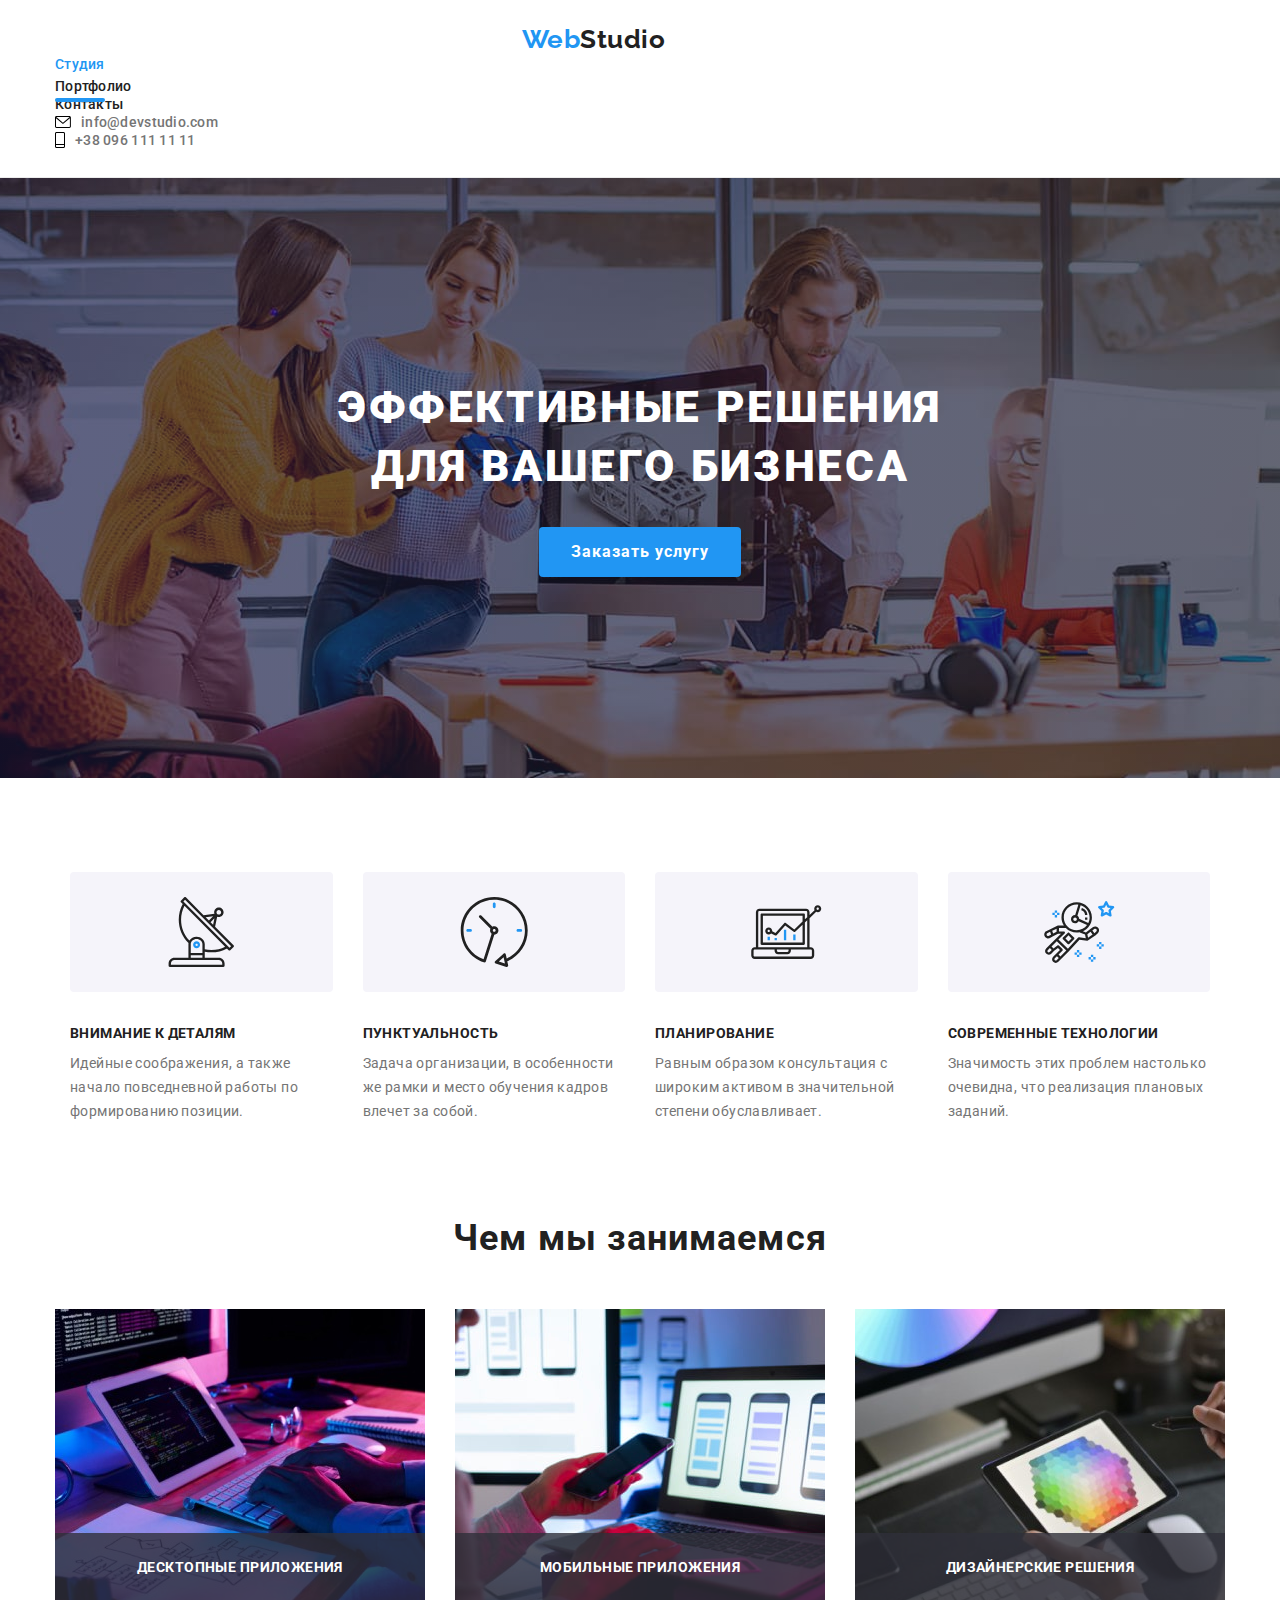
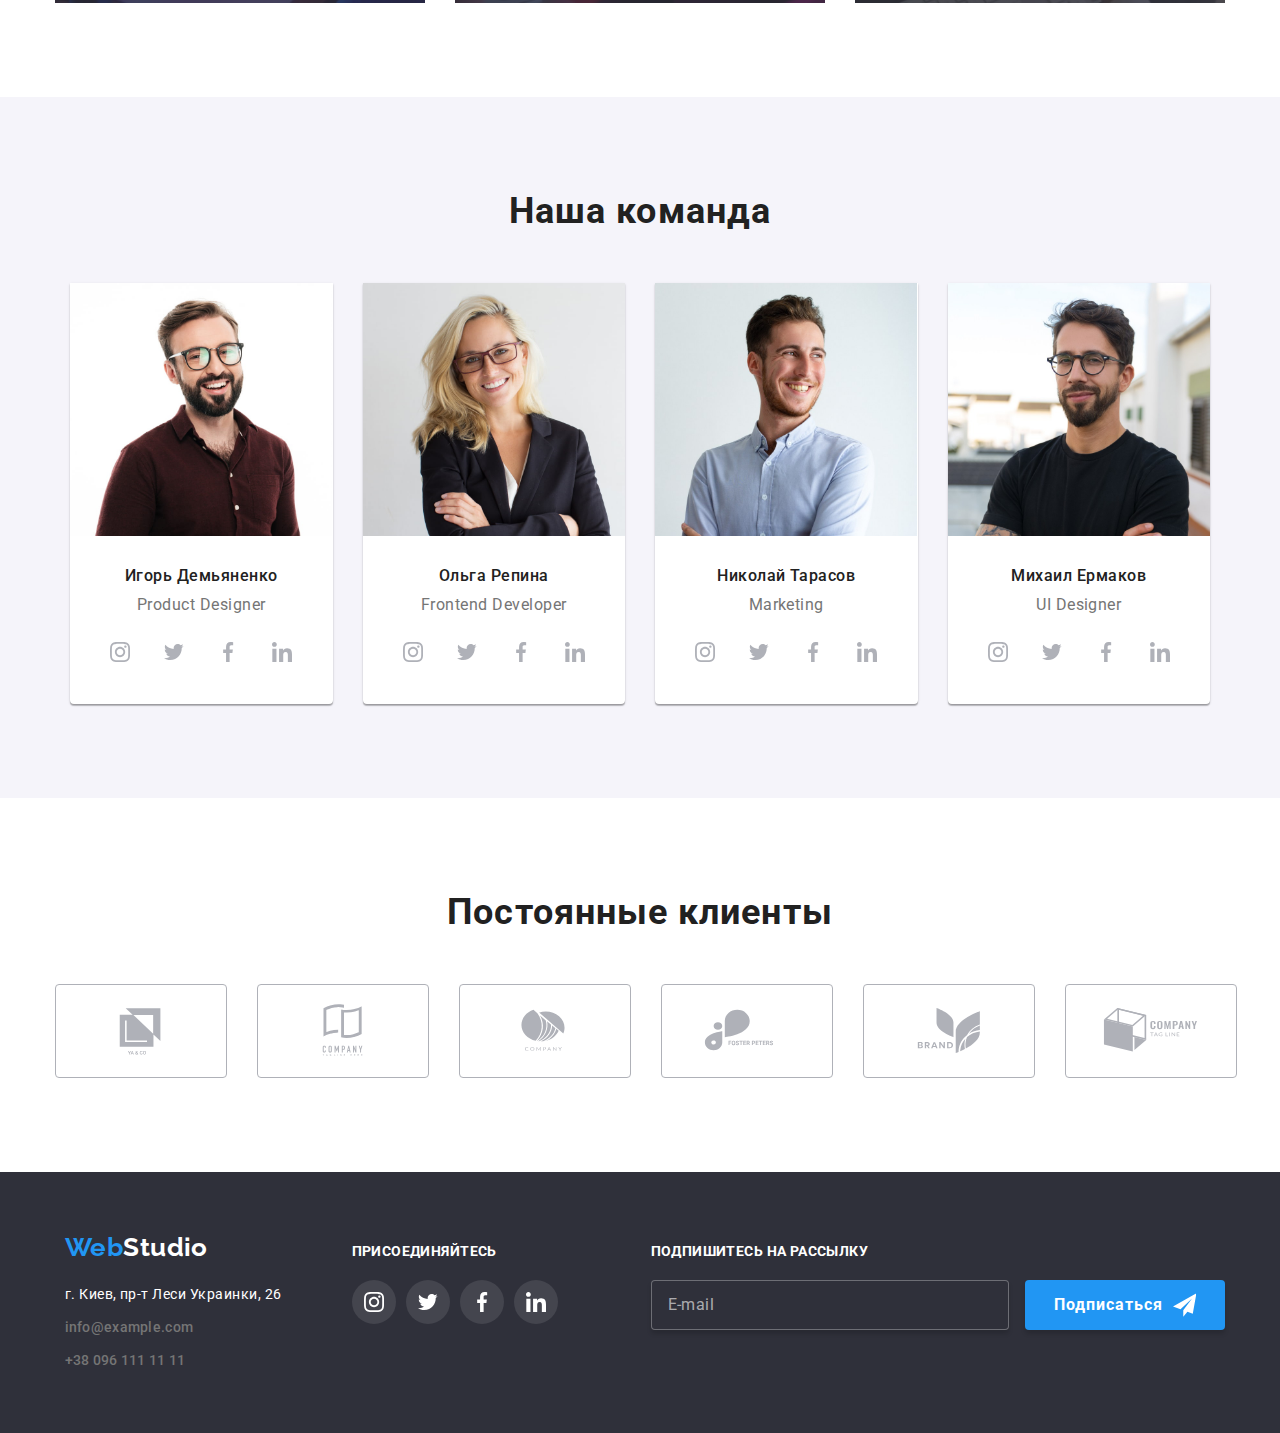
==== commit df75ad7a: "Вносит изменения и дополнения" ====
--- a/index.html
+++ b/index.html
@@ -91,7 +91,7 @@
         </section>
 
     <!--Чем мы занимаемся-->
-        <section class="section">
+        <section class="section section-works">
             <h2 class="section__title">Чем мы занимаемся</h2>
             <div class="container">
 
@@ -131,7 +131,7 @@
 
                 <li class="team__item">
                     <div class="team__card">
-                        <img src="./images/photo1.jpg" alt="Игорь Демьяненко" width="270"> 
+                        <img src="./images/photo1.jpg" alt="Игорь Демьяненко"> 
                         <div class="team__label">
                             <h3 class="team__name">Игорь Демьяненко</h3>
                             <p lang="en" class="team__position">Product Designer</p>
@@ -172,7 +172,7 @@
 
                 <li class="team__item">
                     <div class="team__card">
-                        <img src="./images/photo2.jpg" alt="Ольга Репина" width="270">
+                        <img src="./images/photo2.jpg" alt="Ольга Репина">
                         <div class="team__label">
                             <h3 class="team__name">Ольга Репина</h3>
                             <p lang="en" class="team__position">Frontend Developer</p>
@@ -213,7 +213,7 @@
 
                 <li class="team__item">
                     <div class="team__card">
-                        <img src="./images/photo3.jpg" alt="Николай Тарасов" width="270">
+                        <img src="./images/photo3.jpg" alt="Николай Тарасов">
                         <div class="team__label">
                             <h3 class="team__name">Николай Тарасов</h3>
                             <p lang="en" class="team__position">Marketing</p>
@@ -254,7 +254,7 @@
 
                 <li class="team__item">
                     <div class="team__card">
-                        <img src="./images/photo4.jpg" alt="Михаил Ермаков" width="270">
+                        <img src="./images/photo4.jpg" alt="Михаил Ермаков">
                         <div class="team__label">
                             <h3 class="team__name">Михаил Ермаков</h3>
                             <p lang="en" class="team__position">UI Designer</p>
--- a/css/main.min.css
+++ b/css/main.min.css
@@ -1,2 +1,2 @@
-:root{--main-text-color: #757575;--title-text-color: #212121;--accent-color: #2196F3;--background-accent-color: #2F303A;--background-main-color:  #FFFFFF;--background-secondary-color: #F5F4FA;--card-set-gap: 30px;--icon-color: #AFB1B8}/*! modern-normalize v0.6.0 | MIT License | https://github.com/sindresorhus/modern-normalize */*,*::before,*::after{-webkit-box-sizing:border-box;box-sizing:border-box}:root{-moz-tab-size:4;-o-tab-size:4;tab-size:4}html{line-height:1.15;-webkit-text-size-adjust:100%}body{margin:0}body{font-family:system-ui,-apple-system,"Segoe UI",Roboto,Helvetica,Arial,sans-serif,"Apple Color Emoji","Segoe UI Emoji"}hr{height:0}abbr[title]{-webkit-text-decoration:underline dotted;text-decoration:underline dotted}b,strong{font-weight:bolder}code,kbd,samp,pre{font-family:SFMono-Regular, Consolas, "Liberation Mono", Menlo, monospace;font-size:1em}small{font-size:80%}sub,sup{font-size:75%;line-height:0;position:relative;vertical-align:baseline}sub{bottom:-0.25em}sup{top:-0.5em}button,input,optgroup,select,textarea{font-family:inherit;font-size:100%;line-height:1.15;margin:0}button,select{text-transform:none}button,[type="button"],[type="reset"],[type="submit"]{-webkit-appearance:button}button::-moz-focus-inner,[type="button"]::-moz-focus-inner,[type="reset"]::-moz-focus-inner,[type="submit"]::-moz-focus-inner{border-style:none;padding:0}button:-moz-focusring,[type="button"]:-moz-focusring,[type="reset"]:-moz-focusring,[type="submit"]:-moz-focusring{outline:1px dotted ButtonText}fieldset{padding:0.35em 0.75em 0.625em}legend{padding:0}progress{vertical-align:baseline}[type="number"]::-webkit-inner-spin-button,[type="number"]::-webkit-outer-spin-button{height:auto}[type="search"]{-webkit-appearance:textfield;outline-offset:-2px}[type="search"]::-webkit-search-decoration{-webkit-appearance:none}::-webkit-file-upload-button{-webkit-appearance:button;font:inherit}summary{display:list-item}*,*::before,*::after{padding:0;margin:0;-webkit-box-sizing:border-box;box-sizing:border-box}h1,h2,h3,h4,h5,h6,p{margin:0}img{display:block;max-width:100%;height:auto}a{text-decoration:none}ul li{list-style:none}button{border:none}body{font-family:'Roboto', sans-serif;color:var(--main-text-color);background-color:var(--background-main-color);letter-spacing:0.03em}.section{padding:94px 0}.container{width:1200px;padding:0 15px;margin:0 auto}.section__title{color:var(--title-text-color);font-size:36px;font-weight:bold;line-height:1.16;display:-webkit-box;display:-webkit-flex;display:-ms-flexbox;display:flex;-webkit-box-pack:center;-webkit-justify-content:center;-ms-flex-pack:center;justify-content:center;margin-bottom:50px}.hidden-elem{width:1px;height:1px;overflow:hidden;opacity:0;margin-top:-1px}nav,.site-nav,.contacts,header .container{background-color:var(--background-main-color);display:-webkit-box;display:-webkit-flex;display:-ms-flexbox;display:flex;-webkit-box-pack:justify;-webkit-justify-content:space-between;-ms-flex-pack:justify;justify-content:space-between;-webkit-box-align:baseline;-webkit-align-items:baseline;-ms-flex-align:baseline;align-items:baseline}.header{border-bottom:1px solid #ECECEC;padding:24px 0}.logo{display:-webkit-box;display:-webkit-flex;display:-ms-flexbox;display:flex;-webkit-box-pack:center;-webkit-justify-content:center;-ms-flex-pack:center;justify-content:center;-webkit-box-align:center;-webkit-align-items:center;-ms-flex-align:center;align-items:center;font-family:Raleway;font-weight:bold;font-size:26px;line-height:1.19;color:var(--accent-color)}.logo--color-black{color:var(--title-text-color)}.logo--color-white{color:var(--background-main-color)}.header-logo{margin-right:93px}.site-nav__item{margin-right:50px}.site-nav__link{color:var(--title-text-color);font-size:14px;font-weight:500;line-height:1.14;letter-spacing:0.02em;display:inline-block;-webkit-transition-property:color;-o-transition-property:color;transition-property:color;-webkit-transition-duration:250ms;-o-transition-duration:250ms;transition-duration:250ms;-webkit-transition-timing-function:cubic-bezier(0.4, 0, 0.2, 1);-o-transition-timing-function:cubic-bezier(0.4, 0, 0.2, 1);transition-timing-function:cubic-bezier(0.4, 0, 0.2, 1)}.site-nav__link:hover,.site-nav__link:focus{color:var(--accent-color)}.site-nav__link--current{color:var(--accent-color)}.site-nav__link--current::after{content:"";display:block;width:100%;height:4px;-webkit-border-radius:2px;border-radius:2px;background-color:var(--accent-color);position:relative;top:25px;bottom:auto}.contacts{margin-left:auto}.contacts__item:not(:last-child){margin-right:30px}.contacts__link{color:var(--main-text-color);font-size:14px;font-weight:500;letter-spacing:0.02em;display:-webkit-inline-box;display:-webkit-inline-flex;display:-ms-inline-flexbox;display:inline-flex;-webkit-box-align:center;-webkit-align-items:center;-ms-flex-align:center;align-items:center;-webkit-transition-property:color;-o-transition-property:color;transition-property:color;-webkit-transition-duration:250ms;-o-transition-duration:250ms;transition-duration:250ms;-webkit-transition-timing-function:cubic-bezier(0.4, 0, 0.2, 1);-o-transition-timing-function:cubic-bezier(0.4, 0, 0.2, 1);transition-timing-function:cubic-bezier(0.4, 0, 0.2, 1);-webkit-transition-property:fill;-o-transition-property:fill;transition-property:fill;transition-duration:250ms;transition-timing-function:cubic-bezier(0.4, 0, 0.2, 1)}.contacts__link:hover,.contacts__link:focus{color:var(--accent-color);fill:var(--accent-color)}.contacts__icon{margin-right:10px}.hero{max-width:1600px;height:600px;margin-left:auto;margin-right:auto;background-image:-webkit-gradient(linear, left top, right top, from(rgba(33,38,94,0.4)), to(rgba(47,48,58,0.4))),url("../images/overlay-img.jpg");background-image:-webkit-linear-gradient(left, rgba(33,38,94,0.4), rgba(47,48,58,0.4)),url("../images/overlay-img.jpg");background-image:-o-linear-gradient(left, rgba(33,38,94,0.4), rgba(47,48,58,0.4)),url("../images/overlay-img.jpg");background-image:linear-gradient(to right, rgba(33,38,94,0.4), rgba(47,48,58,0.4)),url("../images/overlay-img.jpg");background-repeat:no-repeat;background-position:center;-webkit-background-size:cover;background-size:cover;background-color:var(--background-accent-color);display:-webkit-box;display:-webkit-flex;display:-ms-flexbox;display:flex;text-align:center;padding:200px 0}.hero__title{color:var(--background-main-color);font-style:normal;font-size:44px;font-weight:900;line-height:1.36;letter-spacing:0.06em;text-transform:uppercase;text-align:center;margin-bottom:30px}.submit{cursor:pointer;font-family:inherit;background-color:var(--accent-color);font-weight:bold;font-size:16px;line-height:1.87;letter-spacing:0.06em;color:var(--background-main-color);-webkit-box-shadow:0px 4px 4px rgba(0,0,0,0.15);box-shadow:0px 4px 4px rgba(0,0,0,0.15);-webkit-border-radius:4px;border-radius:4px;padding:10px 32px;-webkit-transition-property:background-color;-o-transition-property:background-color;transition-property:background-color;-webkit-transition-duration:250ms;-o-transition-duration:250ms;transition-duration:250ms;-webkit-transition-timing-function:cubic-bezier(0.4, 0, 0.2, 1);-o-transition-timing-function:cubic-bezier(0.4, 0, 0.2, 1);transition-timing-function:cubic-bezier(0.4, 0, 0.2, 1)}.submit:hover,.submit:focus{background-color:#188CE8}.section-features{padding-bottom:0}.features{display:-webkit-box;display:-webkit-flex;display:-ms-flexbox;display:flex;-webkit-box-pack:justify;-webkit-justify-content:space-between;-ms-flex-pack:justify;justify-content:space-between;-webkit-box-align:center;-webkit-align-items:center;-ms-flex-align:center;align-items:center;margin-bottom:0}.features__item:not(:last-child){margin-right:30px}.features__icon{width:270px;height:120px;background:var(--background-secondary-color);padding:25px 0;-webkit-border-radius:4px;border-radius:4px;margin-bottom:30px}.features__title{color:var(--title-text-color);font-weight:bold;font-size:14px;line-height:1.14;text-transform:uppercase;margin-bottom:10px}.features__desc{color:var(--main-text-color);font-size:14px;line-height:1.71}.works{display:-webkit-box;display:-webkit-flex;display:-ms-flexbox;display:flex;-webkit-box-pack:justify;-webkit-justify-content:space-between;-ms-flex-pack:justify;justify-content:space-between;-webkit-box-align:center;-webkit-align-items:center;-ms-flex-align:center;align-items:center}.works__item{position:relative}.works__label{display:-webkit-box;display:-webkit-flex;display:-ms-flexbox;display:flex;-webkit-box-pack:center;-webkit-justify-content:center;-ms-flex-pack:center;justify-content:center;-webkit-box-align:center;-webkit-align-items:center;-ms-flex-align:center;align-items:center;position:absolute;bottom:0;width:370px;height:70px;background:rgba(47,48,58,0.8)}.works__description{color:var(--background-main-color);font-weight:bold;font-size:14px;line-height:1.14;letter-spacing:0.03em;text-transform:uppercase;text-align:center}.section-team{background-color:var(--background-secondary-color)}.team{display:-webkit-box;display:-webkit-flex;display:-ms-flexbox;display:flex;-webkit-box-pack:justify;-webkit-justify-content:space-between;-ms-flex-pack:justify;justify-content:space-between;-webkit-box-align:center;-webkit-align-items:center;-ms-flex-align:center;align-items:center}.team__card{background-color:var(--background-main-color);-webkit-box-shadow:0px 1px 3px rgba(0,0,0,0.12),0px 1px 1px rgba(0,0,0,0.14),0px 2px 1px rgba(0,0,0,0.2);box-shadow:0px 1px 3px rgba(0,0,0,0.12),0px 1px 1px rgba(0,0,0,0.14),0px 2px 1px rgba(0,0,0,0.2);-webkit-border-radius:0px 0px 4px 4px;border-radius:0px 0px 4px 4px}.team__label{padding:var(--card-set-gap) 0;text-align:center}.team__name{font-weight:500;font-size:16px;line-height:1.19;color:var(--title-text-color);margin-bottom:10px}.team__position{font-size:16px;line-height:1.19;color:var(--main-text-color)}.social-list{display:-webkit-box;display:-webkit-flex;display:-ms-flexbox;display:flex;-webkit-box-pack:center;-webkit-justify-content:center;-ms-flex-pack:center;justify-content:center;-webkit-box-align:center;-webkit-align-items:center;-ms-flex-align:center;align-items:center;margin-top:16px}.social-list__item:not(:last-child){margin-right:10px}.social-list__link{display:block;width:44px;height:44px;-webkit-border-radius:50%;border-radius:50%;background-color:var(--background-main-color);display:-webkit-box;display:-webkit-flex;display:-ms-flexbox;display:flex;-webkit-box-pack:center;-webkit-justify-content:center;-ms-flex-pack:center;justify-content:center;-webkit-box-align:center;-webkit-align-items:center;-ms-flex-align:center;align-items:center;-webkit-transition-property:background-color;-o-transition-property:background-color;transition-property:background-color;-webkit-transition-duration:250ms;-o-transition-duration:250ms;transition-duration:250ms;-webkit-transition-timing-function:cubic-bezier(0.4, 0, 0.2, 1);-o-transition-timing-function:cubic-bezier(0.4, 0, 0.2, 1);transition-timing-function:cubic-bezier(0.4, 0, 0.2, 1)}.social-list__link:hover,.social-list__link:focus{background-color:var(--accent-color)}.social-list__icon{width:20px;height:20px;fill:var(--icon-color);-webkit-transition-property:fill;-o-transition-property:fill;transition-property:fill;-webkit-transition-duration:250ms;-o-transition-duration:250ms;transition-duration:250ms;-webkit-transition-timing-function:cubic-bezier(0.4, 0, 0.2, 1);-o-transition-timing-function:cubic-bezier(0.4, 0, 0.2, 1);transition-timing-function:cubic-bezier(0.4, 0, 0.2, 1)}.social-list__link:hover .social-list__icon,.social-list__link:focus .social-list__icon{fill:var(--background-main-color)}.clients{display:-webkit-box;display:-webkit-flex;display:-ms-flexbox;display:flex;-webkit-justify-content:space-around;-ms-flex-pack:distribute;justify-content:space-around;-webkit-box-align:center;-webkit-align-items:center;-ms-flex-align:center;align-items:center}.clients__item{display:block;width:170px;height:92px}.clients__link{display:-webkit-box;display:-webkit-flex;display:-ms-flexbox;display:flex;-webkit-box-pack:center;-webkit-justify-content:center;-ms-flex-pack:center;justify-content:center;-webkit-box-align:center;-webkit-align-items:center;-ms-flex-align:center;align-items:center;padding:16px 32px;border:1px solid var(--icon-color);-webkit-box-sizing:border-box;box-sizing:border-box;-webkit-border-radius:4px;border-radius:4px;-webkit-transition-property:border;-o-transition-property:border;transition-property:border;-webkit-transition-duration:250ms;-o-transition-duration:250ms;transition-duration:250ms;-webkit-transition-timing-function:cubic-bezier(0.4, 0, 0.2, 1);-o-transition-timing-function:cubic-bezier(0.4, 0, 0.2, 1);transition-timing-function:cubic-bezier(0.4, 0, 0.2, 1)}.clients__link:hover,.clients__link:focus{border:1px solid var(--accent-color)}.clients__icon{width:106px;height:60px;fill:var(--icon-color);-webkit-transition-property:fill;-o-transition-property:fill;transition-property:fill;-webkit-transition-duration:250ms;-o-transition-duration:250ms;transition-duration:250ms;-webkit-transition-timing-function:cubic-bezier(0.4, 0, 0.2, 1);-o-transition-timing-function:cubic-bezier(0.4, 0, 0.2, 1);transition-timing-function:cubic-bezier(0.4, 0, 0.2, 1)}.clients__link:hover .clients__icon,.clients__link:focus .clients__icon{fill:var(--accent-color)}.footer{background-color:var(--background-accent-color);padding:60px 0}.footer__container{display:-webkit-box;display:-webkit-flex;display:-ms-flexbox;display:flex;-webkit-box-align:baseline;-webkit-align-items:baseline;-ms-flex-align:baseline;align-items:baseline}.footer__address{display:-webkit-box;display:-webkit-flex;display:-ms-flexbox;display:flex;-webkit-box-orient:vertical;-webkit-box-direction:normal;-webkit-flex-direction:column;-ms-flex-direction:column;flex-direction:column;margin-left:auto}.address{margin-top:20px}.address__list{font-style:normal;font-weight:normal;font-size:14px;line-height:1.71;color:var(--background-main-color)}.address__item:not(:last-child){margin-bottom:9px}.footer__logo{display:inline-block}.join{margin-left:70px}.join__title,.subscribe__title{color:var(--background-main-color);font-weight:bold;font-size:14px;line-height:1.14;letter-spacing:0.03em;text-transform:uppercase;margin-bottom:20px}.join__social-link{background-color:rgba(255,255,255,0.1);-webkit-transition-property:background-color;-o-transition-property:background-color;transition-property:background-color;-webkit-transition-duration:250ms;-o-transition-duration:250ms;transition-duration:250ms;-webkit-transition-timing-function:cubic-bezier(0.4, 0, 0.2, 1);-o-transition-timing-function:cubic-bezier(0.4, 0, 0.2, 1);transition-timing-function:cubic-bezier(0.4, 0, 0.2, 1)}.join__social-link:hover,.join__social-link:focus{background-color:var(--accent-color)}.join__icon{fill:var(--background-main-color)}.subscribe{margin-left:93px;display:-webkit-box;display:-webkit-flex;display:-ms-flexbox;display:flex;-webkit-box-orient:vertical;-webkit-box-direction:normal;-webkit-flex-direction:column;-ms-flex-direction:column;flex-direction:column}.subscribe__form{display:-webkit-inline-box;display:-webkit-inline-flex;display:-ms-inline-flexbox;display:inline-flex}.subscribe__input{width:358px;height:50px;background-color:var(--background-accent-color);border:1px solid rgba(255,255,255,0.3);-webkit-box-sizing:border-box;box-sizing:border-box;-webkit-box-shadow:0px 4px 4px rgba(0,0,0,0.15);box-shadow:0px 4px 4px rgba(0,0,0,0.15);-webkit-border-radius:4px;border-radius:4px;padding:15px 16px;color:var(--background-main-color)}.subscribe__input::-webkit-input-placeholder{font-style:normal;font-weight:normal;font-size:16px;line-height:1.25;display:-webkit-box;display:-webkit-flex;display:flex;-webkit-box-align:center;-webkit-align-items:center;align-items:center;letter-spacing:0.03em;color:rgba(255,255,255,0.6)}.subscribe__input:-ms-input-placeholder{font-style:normal;font-weight:normal;font-size:16px;line-height:1.25;display:-ms-flexbox;display:flex;-ms-flex-align:center;align-items:center;letter-spacing:0.03em;color:rgba(255,255,255,0.6)}.subscribe__input::-ms-input-placeholder{font-style:normal;font-weight:normal;font-size:16px;line-height:1.25;display:-ms-flexbox;display:flex;-ms-flex-align:center;align-items:center;letter-spacing:0.03em;color:rgba(255,255,255,0.6)}.subscribe__input::placeholder{font-style:normal;font-weight:normal;font-size:16px;line-height:1.25;display:-webkit-box;display:-webkit-flex;display:-ms-flexbox;display:flex;-webkit-box-align:center;-webkit-align-items:center;-ms-flex-align:center;align-items:center;letter-spacing:0.03em;color:rgba(255,255,255,0.6)}.subscribe__button{display:-webkit-inline-box;display:-webkit-inline-flex;display:-ms-inline-flexbox;display:inline-flex;-webkit-box-pack:center;-webkit-justify-content:center;-ms-flex-pack:center;justify-content:center;-webkit-box-align:center;-webkit-align-items:center;-ms-flex-align:center;align-items:center;width:200px;height:50px;cursor:pointer;font-family:inherit;background-color:var(--accent-color);-webkit-box-shadow:0px 4px 4px rgba(0,0,0,0.15);box-shadow:0px 4px 4px rgba(0,0,0,0.15);-webkit-border-radius:4px;border-radius:4px;padding:10px 29px;font-weight:bold;font-size:16px;line-height:1.87;letter-spacing:0.06em;color:var(--background-main-color);margin-left:12px;-webkit-transition-property:background-color;-o-transition-property:background-color;transition-property:background-color;-webkit-transition-duration:250ms;-o-transition-duration:250ms;transition-duration:250ms;-webkit-transition-timing-function:cubic-bezier(0.4, 0, 0.2, 1);-o-transition-timing-function:cubic-bezier(0.4, 0, 0.2, 1);transition-timing-function:cubic-bezier(0.4, 0, 0.2, 1)}.subscribe__button:hover,.subscribe__button:focus{background-color:#188CE8}.subscribe__icon{width:24px;height:24px;fill:var(--background-main-color);margin-left:10px}.filter{display:-webkit-box;display:-webkit-flex;display:-ms-flexbox;display:flex;-webkit-box-pack:center;-webkit-justify-content:center;-ms-flex-pack:center;justify-content:center;-webkit-box-align:center;-webkit-align-items:center;-ms-flex-align:center;align-items:center;margin-bottom:50px}.filter__button{cursor:pointer;font-family:inherit;font-weight:500;font-size:16px;line-height:1.62;letter-spacing:0.03em;color:var(--title-text-color);background-color:var(--background-secondary-color);-webkit-border-radius:4px;border-radius:4px;padding:6px 22px;-webkit-transition-property:color;-o-transition-property:color;transition-property:color;-webkit-transition-duration:250ms;-o-transition-duration:250ms;transition-duration:250ms;-webkit-transition-timing-function:cubic-bezier(0.4, 0, 0.2, 1);-o-transition-timing-function:cubic-bezier(0.4, 0, 0.2, 1);transition-timing-function:cubic-bezier(0.4, 0, 0.2, 1);-webkit-transition-property:background-color;-o-transition-property:background-color;transition-property:background-color;transition-duration:250ms;transition-timing-function:cubic-bezier(0.4, 0, 0.2, 1);-webkit-transition-property:-webkit-box-shadow;transition-property:-webkit-box-shadow;-o-transition-property:box-shadow;transition-property:box-shadow;transition-property:box-shadow, -webkit-box-shadow;transition-duration:250ms;transition-timing-function:cubic-bezier(0.4, 0, 0.2, 1)}.filter__button:hover,.filter__button:focus{color:var(--background-main-color);background-color:var(--accent-color);-webkit-box-shadow:0px 3px 1px rgba(0,0,0,0.1),0px 1px 2px rgba(0,0,0,0.08),0px 2px 2px rgba(0,0,0,0.12);box-shadow:0px 3px 1px rgba(0,0,0,0.1),0px 1px 2px rgba(0,0,0,0.08),0px 2px 2px rgba(0,0,0,0.12)}.filter__item:not(:last-child){margin-right:8px}.portfolio{display:-webkit-box;display:-webkit-flex;display:-ms-flexbox;display:flex;-webkit-flex-wrap:wrap;-ms-flex-wrap:wrap;flex-wrap:wrap;margin-left:-webkit-calc(-1 * var(--card-set-gap));margin-left:calc(-1 * var(--card-set-gap));margin-top:-webkit-calc(-1 * var(--card-set-gap));margin-top:calc(-1 * var(--card-set-gap))}.portfolio__item{background-color:var(--background-main-color);-webkit-flex-basis:-webkit-calc(100% / 3 - var(--card-set-gap));-ms-flex-preferred-size:calc(100% / 3 - var(--card-set-gap));flex-basis:calc(100% / 3 - var(--card-set-gap));margin-left:var(--card-set-gap);margin-top:var(--card-set-gap);-webkit-transition-property:-webkit-box-shadow;transition-property:-webkit-box-shadow;-o-transition-property:box-shadow;transition-property:box-shadow;transition-property:box-shadow, -webkit-box-shadow;-webkit-transition-duration:250ms;-o-transition-duration:250ms;transition-duration:250ms;-webkit-transition-timing-function:cubic-bezier(0.4, 0, 0.2, 1);-o-transition-timing-function:cubic-bezier(0.4, 0, 0.2, 1);transition-timing-function:cubic-bezier(0.4, 0, 0.2, 1)}.portfolio__item:hover,.portfolio__item:focus{-webkit-box-shadow:0px 1px 1px rgba(0,0,0,0.12),0px 4px 4px rgba(0,0,0,0.06),1px 4px 6px rgba(0,0,0,0.16);box-shadow:0px 1px 1px rgba(0,0,0,0.12),0px 4px 4px rgba(0,0,0,0.06),1px 4px 6px rgba(0,0,0,0.16)}.product__thumb{position:relative;overflow:hidden}.product__overlay{position:absolute;top:0;left:0;width:100%;height:100%;background-color:rgba(33,150,243,0.9);-webkit-transform:translatey(100%);-ms-transform:translatey(100%);transform:translatey(100%);-webkit-transition:-webkit-transform 250ms ease;transition:-webkit-transform 250ms ease;-o-transition:transform 250ms ease;transition:transform 250ms ease;transition:transform 250ms ease, -webkit-transform 250ms ease}.portfolio__link:hover .product__overlay,.portfolio__link:focus .product__overlay{-webkit-transform:translatey(0);-ms-transform:translatey(0);transform:translatey(0)}.product__text{padding:63px 24px;margin:0;font-size:18px;line-height:1.55;letter-spacing:0.03em;color:var(--background-main-color)}.product__label{padding:20px 24px;border:1px solid #EEEEEE;border-top:transparent;-webkit-box-sizing:border-box;box-sizing:border-box}.product__title{font-weight:bold;font-size:18px;font-size:18px;line-height:2;letter-spacing:0.06em;color:var(--title-text-color);margin-bottom:4px}.product__desc{font-size:16px;line-height:1.87;color:var(--main-text-color)}.backdrop{position:fixed;top:0;left:0;width:100%;height:100%;background-color:rgba(0,0,0,0.2);opacity:1;-webkit-transition-property:opacity;-o-transition-property:opacity;transition-property:opacity;-webkit-transition-duration:250ms;-o-transition-duration:250ms;transition-duration:250ms;-webkit-transition-timing-function:cubic-bezier(0.4, 0, 0.2, 1);-o-transition-timing-function:cubic-bezier(0.4, 0, 0.2, 1);transition-timing-function:cubic-bezier(0.4, 0, 0.2, 1)}.backdrop.is-hidden{opacity:0;pointer-events:none}.backdrop.is-hidden .modal{-webkit-transform:translate(-50%, -50%) scale(1.1);-ms-transform:translate(-50%, -50%) scale(1.1);transform:translate(-50%, -50%) scale(1.1)}.modal{position:absolute;top:50%;left:50%;-webkit-transform:translate(-50%, -50%);-ms-transform:translate(-50%, -50%);transform:translate(-50%, -50%);width:528px;height:581px;-webkit-transform:translate(-50%, -50%) scale(1);-ms-transform:translate(-50%, -50%) scale(1);transform:translate(-50%, -50%) scale(1);-webkit-transition:-webkit-transform 250ms cubic-bezier(0.4, 0, 0.2, 1);transition:-webkit-transform 250ms cubic-bezier(0.4, 0, 0.2, 1);-o-transition:transform 250ms cubic-bezier(0.4, 0, 0.2, 1);transition:transform 250ms cubic-bezier(0.4, 0, 0.2, 1);transition:transform 250ms cubic-bezier(0.4, 0, 0.2, 1), -webkit-transform 250ms cubic-bezier(0.4, 0, 0.2, 1);background-color:var(--background-main-color);-webkit-box-shadow:0px 1px 3px rgba(0,0,0,0.12),0px 1px 1px rgba(0,0,0,0.14),0px 2px 1px rgba(0,0,0,0.2);box-shadow:0px 1px 3px rgba(0,0,0,0.12),0px 1px 1px rgba(0,0,0,0.14),0px 2px 1px rgba(0,0,0,0.2);-webkit-border-radius:4px;border-radius:4px;padding:40px}.close{position:absolute;top:8px;right:8px;display:block;width:30px;height:30px;-webkit-border-radius:50%;border-radius:50%;background-color:var(--background-main-color);border:1px solid rgba(0,0,0,0.1);cursor:pointer}.close__icon{width:11px;height:11px;fill:#000000;-webkit-transition-property:fill;-o-transition-property:fill;transition-property:fill;-webkit-transition-duration:250ms;-o-transition-duration:250ms;transition-duration:250ms;-webkit-transition-timing-function:cubic-bezier(0.4, 0, 0.2, 1);-o-transition-timing-function:cubic-bezier(0.4, 0, 0.2, 1);transition-timing-function:cubic-bezier(0.4, 0, 0.2, 1)}.close:hover .close__icon,.close:focus .close__icon{fill:var(--accent-color)}.form{display:-webkit-box;display:-webkit-flex;display:-ms-flexbox;display:flex;-webkit-box-orient:vertical;-webkit-box-direction:normal;-webkit-flex-direction:column;-ms-flex-direction:column;flex-direction:column}.form__title{font-weight:bold;font-size:20px;line-height:1.15;letter-spacing:0.03em;color:var(--title-text-color);text-align:center;margin-bottom:12px}.form__field{position:relative;margin-bottom:10px;height:100%}.form__label{font-style:normal;font-weight:normal;font-size:12px;line-height:1.16;letter-spacing:0.01em;color:var(--main-text-color);margin-bottom:4px}.form__input,.form__textarea{width:100%;border:1px solid rgba(33,33,33,0.2);-webkit-box-sizing:border-box;box-sizing:border-box;-webkit-border-radius:4px;border-radius:4px}.form__input:focus,.form__input:focus,.form__textarea:focus,.form__textarea:focus{outline-color:var(--accent-color);border:1px solid #2196F3}.form__input{display:-webkit-box;display:-webkit-flex;display:-ms-flexbox;display:flex;-webkit-box-align:center;-webkit-align-items:center;-ms-flex-align:center;align-items:center;height:40px;padding:14px;padding-left:42px}.form__icon{position:absolute;top:50%;-webkit-transform:translateY(25%);-ms-transform:translateY(25%);transform:translateY(25%);left:12px;fill:var(--title-text-color);-webkit-transition-property:fill;-o-transition-property:fill;transition-property:fill;-webkit-transition-duration:250ms;-o-transition-duration:250ms;transition-duration:250ms;-webkit-transition-timing-function:cubic-bezier(0.4, 0, 0.2, 1);-o-transition-timing-function:cubic-bezier(0.4, 0, 0.2, 1);transition-timing-function:cubic-bezier(0.4, 0, 0.2, 1)}.form__input:focus+.form__icon,.form__textarea:focus+.form__icon{fill:var(--accent-color)}.form__textarea{height:120px;resize:none;padding:12px 16px}.form__textarea::-webkit-input-placeholder{font-style:normal;font-weight:normal;font-size:12px;line-height:1.16;letter-spacing:0.01em;color:rgba(117,117,117,0.5)}.form__textarea:-ms-input-placeholder{font-style:normal;font-weight:normal;font-size:12px;line-height:1.16;letter-spacing:0.01em;color:rgba(117,117,117,0.5)}.form__textarea::-ms-input-placeholder{font-style:normal;font-weight:normal;font-size:12px;line-height:1.16;letter-spacing:0.01em;color:rgba(117,117,117,0.5)}.form__textarea::placeholder{font-style:normal;font-weight:normal;font-size:12px;line-height:1.16;letter-spacing:0.01em;color:rgba(117,117,117,0.5)}.form__field--comment{margin-bottom:20px}.form__checkbox{position:relative;display:-webkit-inline-box;display:-webkit-inline-flex;display:-ms-inline-flexbox;display:inline-flex;-webkit-box-pack:center;-webkit-justify-content:center;-ms-flex-pack:center;justify-content:center;-webkit-box-align:center;-webkit-align-items:center;-ms-flex-align:center;align-items:center;margin-bottom:30px;width:100%}.checkbox__terms{font-style:normal;font-weight:normal;font-size:14px;line-height:1.71;letter-spacing:0.03em;color:var(--main-text-color)}.checkbox__terms::before{content:"";display:-webkit-inline-box;display:-webkit-inline-flex;display:-ms-inline-flexbox;display:inline-flex;text-align:center;width:16px;height:15px;border:2px solid var(--title-text-color);-webkit-border-radius:2px;border-radius:2px;margin-right:7px}.checkbox__terms .terms-link{color:var(--accent-color);-webkit-text-decoration:underline solid;text-decoration:underline solid}.checkbox{position:absolute;top:3px;left:12px;width:16px;height:15px;-moz-appearance:none;-webkit-appearance:none;appearance:none}.checkbox:focus{outline-color:var(--accent-color);border:2px solid #2196F3;-webkit-border-radius:2px;border-radius:2px}.checkbox__icon{position:absolute;top:3px;left:12px;opacity:0;pointer-events:none;background-color:var(--accent-color);fill:var(--background-main-color);border:2px solid #2196F3;-webkit-border-radius:2px;border-radius:2px}.checkbox:checked+.checkbox__icon{opacity:1;-webkit-transition:opacity 250ms cubic-bezier(0.4, 0, 0.2, 1);-o-transition:opacity 250ms cubic-bezier(0.4, 0, 0.2, 1);transition:opacity 250ms cubic-bezier(0.4, 0, 0.2, 1);-webkit-background-origin:border-box;background-origin:border-box}.checkbox__button{margin:0 auto}
+:root{--main-text-color: #757575;--title-text-color: #212121;--accent-color: #2196F3;--background-accent-color: #2F303A;--background-main-color:  #FFFFFF;--background-secondary-color: #F5F4FA;--card-set-gap: 30px;--icon-color: #AFB1B8}/*! modern-normalize v0.6.0 | MIT License | https://github.com/sindresorhus/modern-normalize */*,*::before,*::after{-webkit-box-sizing:border-box;box-sizing:border-box}:root{-moz-tab-size:4;-o-tab-size:4;tab-size:4}html{line-height:1.15;-webkit-text-size-adjust:100%}body{margin:0}body{font-family:system-ui,-apple-system,"Segoe UI",Roboto,Helvetica,Arial,sans-serif,"Apple Color Emoji","Segoe UI Emoji"}hr{height:0}abbr[title]{-webkit-text-decoration:underline dotted;text-decoration:underline dotted}b,strong{font-weight:bolder}code,kbd,samp,pre{font-family:SFMono-Regular, Consolas, "Liberation Mono", Menlo, monospace;font-size:1em}small{font-size:80%}sub,sup{font-size:75%;line-height:0;position:relative;vertical-align:baseline}sub{bottom:-0.25em}sup{top:-0.5em}button,input,optgroup,select,textarea{font-family:inherit;font-size:100%;line-height:1.15;margin:0}button,select{text-transform:none}button,[type="button"],[type="reset"],[type="submit"]{-webkit-appearance:button}button::-moz-focus-inner,[type="button"]::-moz-focus-inner,[type="reset"]::-moz-focus-inner,[type="submit"]::-moz-focus-inner{border-style:none;padding:0}button:-moz-focusring,[type="button"]:-moz-focusring,[type="reset"]:-moz-focusring,[type="submit"]:-moz-focusring{outline:1px dotted ButtonText}fieldset{padding:0.35em 0.75em 0.625em}legend{padding:0}progress{vertical-align:baseline}[type="number"]::-webkit-inner-spin-button,[type="number"]::-webkit-outer-spin-button{height:auto}[type="search"]{-webkit-appearance:textfield;outline-offset:-2px}[type="search"]::-webkit-search-decoration{-webkit-appearance:none}::-webkit-file-upload-button{-webkit-appearance:button;font:inherit}summary{display:list-item}*,*::before,*::after{padding:0;margin:0;-webkit-box-sizing:border-box;box-sizing:border-box}h1,h2,h3,h4,h5,h6,p{margin:0}img{display:block;max-width:100%;height:auto}a{text-decoration:none}ul li{list-style:none}button{border:none}body{font-family:'Roboto', sans-serif;color:var(--main-text-color);background-color:var(--background-main-color);letter-spacing:0.03em}@media screen and (min-width: 480px){.section{padding:60px 0}}@media screen and (min-width: 1200px){.section{padding:94px 0}}.container{padding:0 15px;margin:0 auto}@media screen and (min-width: 480px){.container{width:480px}}@media screen and (min-width: 768px){.container{width:768px}}@media screen and (min-width: 1200px){.container{width:1200px}}.section__title{color:var(--title-text-color);font-size:36px;font-weight:bold;line-height:1.16;letter-spacing:0.03em;display:-webkit-box;display:-webkit-flex;display:-ms-flexbox;display:flex;-webkit-box-pack:center;-webkit-justify-content:center;-ms-flex-pack:center;justify-content:center;margin-bottom:50px}.hidden-elem{width:1px;height:1px;overflow:hidden;opacity:0;margin-top:-1px}.header{border-bottom:1px solid #ECECEC;padding:24px 0}.logo{display:-webkit-box;display:-webkit-flex;display:-ms-flexbox;display:flex;-webkit-box-pack:center;-webkit-justify-content:center;-ms-flex-pack:center;justify-content:center;-webkit-box-align:center;-webkit-align-items:center;-ms-flex-align:center;align-items:center;font-family:Raleway;font-weight:bold;font-size:26px;line-height:1.19;color:var(--accent-color)}.logo--color-black{color:var(--title-text-color)}.logo--color-white{color:var(--background-main-color)}.header-logo{margin-right:93px}.site-nav__item{margin-right:50px}.site-nav__link{color:var(--title-text-color);font-size:14px;font-weight:500;line-height:1.14;letter-spacing:0.02em;display:inline-block;-webkit-transition-property:color;-o-transition-property:color;transition-property:color;-webkit-transition-duration:250ms;-o-transition-duration:250ms;transition-duration:250ms;-webkit-transition-timing-function:cubic-bezier(0.4, 0, 0.2, 1);-o-transition-timing-function:cubic-bezier(0.4, 0, 0.2, 1);transition-timing-function:cubic-bezier(0.4, 0, 0.2, 1)}.site-nav__link:hover,.site-nav__link:focus{color:var(--accent-color)}.site-nav__link--current{color:var(--accent-color)}.site-nav__link--current::after{content:"";display:block;width:100%;height:4px;-webkit-border-radius:2px;border-radius:2px;background-color:var(--accent-color);position:relative;top:25px;bottom:auto}.contacts{margin-left:auto}.contacts__item:not(:last-child){margin-right:30px}.contacts__link{color:var(--main-text-color);font-size:14px;font-weight:500;letter-spacing:0.02em;display:-webkit-inline-box;display:-webkit-inline-flex;display:-ms-inline-flexbox;display:inline-flex;-webkit-box-align:center;-webkit-align-items:center;-ms-flex-align:center;align-items:center;-webkit-transition-property:color;-o-transition-property:color;transition-property:color;-webkit-transition-duration:250ms;-o-transition-duration:250ms;transition-duration:250ms;-webkit-transition-timing-function:cubic-bezier(0.4, 0, 0.2, 1);-o-transition-timing-function:cubic-bezier(0.4, 0, 0.2, 1);transition-timing-function:cubic-bezier(0.4, 0, 0.2, 1);-webkit-transition-property:fill;-o-transition-property:fill;transition-property:fill;transition-duration:250ms;transition-timing-function:cubic-bezier(0.4, 0, 0.2, 1)}.contacts__link:hover,.contacts__link:focus{color:var(--accent-color);fill:var(--accent-color)}.contacts__icon{margin-right:10px}.hero{max-width:1600px;height:600px;margin-left:auto;margin-right:auto;background-image:-webkit-gradient(linear, left top, right top, from(rgba(33,38,94,0.4)), to(rgba(47,48,58,0.4))),url("../images/overlay-img.jpg");background-image:-webkit-linear-gradient(left, rgba(33,38,94,0.4), rgba(47,48,58,0.4)),url("../images/overlay-img.jpg");background-image:-o-linear-gradient(left, rgba(33,38,94,0.4), rgba(47,48,58,0.4)),url("../images/overlay-img.jpg");background-image:linear-gradient(to right, rgba(33,38,94,0.4), rgba(47,48,58,0.4)),url("../images/overlay-img.jpg");background-repeat:no-repeat;background-position:center;-webkit-background-size:cover;background-size:cover;background-color:var(--background-accent-color);display:-webkit-box;display:-webkit-flex;display:-ms-flexbox;display:flex;text-align:center;padding:200px 0}.hero__title{color:var(--background-main-color);font-style:normal;font-size:44px;font-weight:900;line-height:1.36;letter-spacing:0.06em;text-transform:uppercase;text-align:center;margin-bottom:30px}.submit{cursor:pointer;font-family:inherit;background-color:var(--accent-color);font-weight:bold;font-size:16px;line-height:1.87;letter-spacing:0.06em;color:var(--background-main-color);-webkit-box-shadow:0px 4px 4px rgba(0,0,0,0.15);box-shadow:0px 4px 4px rgba(0,0,0,0.15);-webkit-border-radius:4px;border-radius:4px;padding:10px 32px;-webkit-transition-property:background-color;-o-transition-property:background-color;transition-property:background-color;-webkit-transition-duration:250ms;-o-transition-duration:250ms;transition-duration:250ms;-webkit-transition-timing-function:cubic-bezier(0.4, 0, 0.2, 1);-o-transition-timing-function:cubic-bezier(0.4, 0, 0.2, 1);transition-timing-function:cubic-bezier(0.4, 0, 0.2, 1)}.submit:hover,.submit:focus{background-color:#188CE8}@media screen and (min-width: 1200px){.section-features{padding-bottom:0}}.features{margin-left:-webkit-calc(-1 * var(--card-set-gap));margin-left:calc(-1 * var(--card-set-gap));margin-top:-webkit-calc(-1 * var(--card-set-gap));margin-top:calc(-1 * var(--card-set-gap))}@media screen and (min-width: 768px){.features{display:-webkit-box;display:-webkit-flex;display:-ms-flexbox;display:flex;-webkit-flex-wrap:wrap;-ms-flex-wrap:wrap;flex-wrap:wrap}}@media screen and (min-width: 1200px){.features{display:-webkit-box;display:-webkit-flex;display:-ms-flexbox;display:flex;-webkit-justify-content:space-around;-ms-flex-pack:distribute;justify-content:space-around;-webkit-box-align:center;-webkit-align-items:center;-ms-flex-align:center;align-items:center;margin-left:0}}@media screen and (min-width: 480px){.features__item{width:100%;margin-left:var(--card-set-gap);margin-top:var(--card-set-gap)}}@media screen and (min-width: 768px){.features__item{-webkit-flex-basis:-webkit-calc(100% / 2 - var(--card-set-gap));-ms-flex-preferred-size:calc(100% / 2 - var(--card-set-gap));flex-basis:calc(100% / 2 - var(--card-set-gap))}}@media screen and (min-width: 1200px){.features__item{-webkit-flex-basis:-webkit-calc(100% / 4 - var(--card-set-gap));-ms-flex-preferred-size:calc(100% / 4 - var(--card-set-gap));flex-basis:calc(100% / 4 - var(--card-set-gap));margin-left:0}}@media screen and (max-width: 767px){.features__item:not(:last-child){margin-bottom:var(--card-set-gap)}}.features__icon{width:100%;height:120px;background:var(--background-secondary-color);padding:25px 0;-webkit-border-radius:4px;border-radius:4px;margin-bottom:30px}.features__title{color:var(--title-text-color);font-weight:bold;font-size:14px;line-height:1.14;letter-spacing:0.03em;text-transform:uppercase;text-align:center;margin-bottom:10px}@media screen and (min-width: 768px){.features__title{text-align:start}}.features__desc{color:var(--main-text-color);font-size:14px;line-height:1.71;letter-spacing:0.03em}@media screen and (max-width: 1199px){.section-works{display:none}}.works{display:-webkit-box;display:-webkit-flex;display:-ms-flexbox;display:flex;-webkit-box-pack:justify;-webkit-justify-content:space-between;-ms-flex-pack:justify;justify-content:space-between;-webkit-box-align:center;-webkit-align-items:center;-ms-flex-align:center;align-items:center}.works__item{position:relative}.works__label{display:-webkit-box;display:-webkit-flex;display:-ms-flexbox;display:flex;-webkit-box-pack:center;-webkit-justify-content:center;-ms-flex-pack:center;justify-content:center;-webkit-box-align:center;-webkit-align-items:center;-ms-flex-align:center;align-items:center;position:absolute;bottom:0;width:370px;height:70px;background:rgba(47,48,58,0.8)}.works__description{color:var(--background-main-color);font-weight:bold;font-size:14px;line-height:1.14;letter-spacing:0.03em;text-transform:uppercase;text-align:center}.section-team{background-color:var(--background-secondary-color)}@media screen and (min-width: 768px){.team{display:-webkit-box;display:-webkit-flex;display:-ms-flexbox;display:flex;-webkit-flex-wrap:wrap;-ms-flex-wrap:wrap;flex-wrap:wrap;margin-left:-webkit-calc(-1 * var(--card-set-gap));margin-left:calc(-1 * var(--card-set-gap));margin-top:-webkit-calc(-1 * var(--card-set-gap));margin-top:calc(-1 * var(--card-set-gap))}}@media screen and (min-width: 1200px){.team{display:-webkit-box;display:-webkit-flex;display:-ms-flexbox;display:flex;-webkit-justify-content:space-around;-ms-flex-pack:distribute;justify-content:space-around;-webkit-box-align:center;-webkit-align-items:center;-ms-flex-align:center;align-items:center;margin-left:0}}@media screen and (min-width: 480px){.team__item{width:100%}}@media screen and (min-width: 768px){.team__item{-webkit-flex-basis:-webkit-calc(100% / 2 - var(--card-set-gap));-ms-flex-preferred-size:calc(100% / 2 - var(--card-set-gap));flex-basis:calc(100% / 2 - var(--card-set-gap));margin-left:var(--card-set-gap);margin-top:var(--card-set-gap)}}@media screen and (min-width: 1200px){.team__item{-webkit-flex-basis:-webkit-calc(100% / 4 - var(--card-set-gap));-ms-flex-preferred-size:calc(100% / 4 - var(--card-set-gap));flex-basis:calc(100% / 4 - var(--card-set-gap));margin-left:0}}@media screen and (max-width: 767px){.team__item:not(:last-child){margin-bottom:var(--card-set-gap)}}.team__card{background-color:var(--background-main-color);-webkit-box-shadow:0px 1px 3px rgba(0,0,0,0.12),0px 1px 1px rgba(0,0,0,0.14),0px 2px 1px rgba(0,0,0,0.2);box-shadow:0px 1px 3px rgba(0,0,0,0.12),0px 1px 1px rgba(0,0,0,0.14),0px 2px 1px rgba(0,0,0,0.2);-webkit-border-radius:0px 0px 4px 4px;border-radius:0px 0px 4px 4px}.team__label{padding:var(--card-set-gap) 0;text-align:center}.team__name{font-weight:500;font-size:16px;line-height:1.19;letter-spacing:0.03em;color:var(--title-text-color);margin-bottom:10px}.team__position{font-size:16px;line-height:1.19;letter-spacing:0.03em;color:var(--main-text-color)}.social-list{display:-webkit-box;display:-webkit-flex;display:-ms-flexbox;display:flex;-webkit-box-pack:center;-webkit-justify-content:center;-ms-flex-pack:center;justify-content:center;-webkit-box-align:center;-webkit-align-items:center;-ms-flex-align:center;align-items:center;margin-top:16px}.social-list__item:not(:last-child){margin-right:10px}.social-list__link{display:block;width:44px;height:44px;-webkit-border-radius:50%;border-radius:50%;background-color:var(--background-main-color);display:-webkit-box;display:-webkit-flex;display:-ms-flexbox;display:flex;-webkit-box-pack:center;-webkit-justify-content:center;-ms-flex-pack:center;justify-content:center;-webkit-box-align:center;-webkit-align-items:center;-ms-flex-align:center;align-items:center;-webkit-transition-property:background-color;-o-transition-property:background-color;transition-property:background-color;-webkit-transition-duration:250ms;-o-transition-duration:250ms;transition-duration:250ms;-webkit-transition-timing-function:cubic-bezier(0.4, 0, 0.2, 1);-o-transition-timing-function:cubic-bezier(0.4, 0, 0.2, 1);transition-timing-function:cubic-bezier(0.4, 0, 0.2, 1)}.social-list__link:hover,.social-list__link:focus{background-color:var(--accent-color)}.social-list__icon{width:20px;height:20px;fill:var(--icon-color);-webkit-transition-property:fill;-o-transition-property:fill;transition-property:fill;-webkit-transition-duration:250ms;-o-transition-duration:250ms;transition-duration:250ms;-webkit-transition-timing-function:cubic-bezier(0.4, 0, 0.2, 1);-o-transition-timing-function:cubic-bezier(0.4, 0, 0.2, 1);transition-timing-function:cubic-bezier(0.4, 0, 0.2, 1)}.social-list__link:hover .social-list__icon,.social-list__link:focus .social-list__icon{fill:var(--background-main-color)}@media screen and (min-width: 480px){.clients{display:-webkit-box;display:-webkit-flex;display:-ms-flexbox;display:flex;-webkit-flex-wrap:wrap;-ms-flex-wrap:wrap;flex-wrap:wrap;margin-left:-webkit-calc(-1 * var(--card-set-gap));margin-left:calc(-1 * var(--card-set-gap));margin-top:-webkit-calc(-1 * var(--card-set-gap));margin-top:calc(-1 * var(--card-set-gap))}}@media screen and (min-width: 1200px){.clients{display:-webkit-box;display:-webkit-flex;display:-ms-flexbox;display:flex;-webkit-justify-content:space-around;-ms-flex-pack:distribute;justify-content:space-around;-webkit-box-align:center;-webkit-align-items:center;-ms-flex-align:center;align-items:center;-webkit-flex-wrap:nowrap;-ms-flex-wrap:nowrap;flex-wrap:nowrap;margin-left:0}}@media screen and (min-width: 480px){.clients__item{-webkit-flex-basis:-webkit-calc(100% / 2 - var(--card-set-gap));-ms-flex-preferred-size:calc(100% / 2 - var(--card-set-gap));flex-basis:calc(100% / 2 - var(--card-set-gap));margin-left:var(--card-set-gap);margin-top:var(--card-set-gap)}}@media screen and (min-width: 768px){.clients__item{-webkit-flex-basis:-webkit-calc(100% / 3 - var(--card-set-gap));-ms-flex-preferred-size:calc(100% / 3 - var(--card-set-gap));flex-basis:calc(100% / 3 - var(--card-set-gap))}}@media screen and (min-width: 1200px){.clients__item{-webkit-flex-basis:-webkit-calc(100% / 6 - var(--card-set-gap));-ms-flex-preferred-size:calc(100% / 6 - var(--card-set-gap));flex-basis:calc(100% / 6 - var(--card-set-gap));margin-left:0}}@media screen and (min-width: 1200px){.clients__item:not(:last-child){margin-right:var(--card-set-gap)}}.clients__link{display:-webkit-box;display:-webkit-flex;display:-ms-flexbox;display:flex;-webkit-box-pack:center;-webkit-justify-content:center;-ms-flex-pack:center;justify-content:center;-webkit-box-align:center;-webkit-align-items:center;-ms-flex-align:center;align-items:center;padding:16px 32px;width:100%;height:100%;border:1px solid var(--icon-color);-webkit-box-sizing:border-box;box-sizing:border-box;-webkit-border-radius:4px;border-radius:4px;-webkit-transition-property:border;-o-transition-property:border;transition-property:border;-webkit-transition-duration:250ms;-o-transition-duration:250ms;transition-duration:250ms;-webkit-transition-timing-function:cubic-bezier(0.4, 0, 0.2, 1);-o-transition-timing-function:cubic-bezier(0.4, 0, 0.2, 1);transition-timing-function:cubic-bezier(0.4, 0, 0.2, 1)}.clients__link:hover,.clients__link:focus{border:1px solid var(--accent-color)}.clients__icon{width:106px;height:60px;fill:var(--icon-color);-webkit-transition-property:fill;-o-transition-property:fill;transition-property:fill;-webkit-transition-duration:250ms;-o-transition-duration:250ms;transition-duration:250ms;-webkit-transition-timing-function:cubic-bezier(0.4, 0, 0.2, 1);-o-transition-timing-function:cubic-bezier(0.4, 0, 0.2, 1);transition-timing-function:cubic-bezier(0.4, 0, 0.2, 1)}.clients__link:hover .clients__icon,.clients__link:focus .clients__icon{fill:var(--accent-color)}.footer{background-color:var(--background-accent-color);padding:60px 0}.footer__container{display:-webkit-box;display:-webkit-flex;display:-ms-flexbox;display:flex;-webkit-box-align:baseline;-webkit-align-items:baseline;-ms-flex-align:baseline;align-items:baseline}.footer__address{display:-webkit-box;display:-webkit-flex;display:-ms-flexbox;display:flex;-webkit-box-orient:vertical;-webkit-box-direction:normal;-webkit-flex-direction:column;-ms-flex-direction:column;flex-direction:column;margin-left:auto}.address{margin-top:20px}.address__list{font-style:normal;font-weight:normal;font-size:14px;line-height:1.71;color:var(--background-main-color)}.address__item:not(:last-child){margin-bottom:9px}.footer__logo{display:inline-block}.join{margin-left:70px}.join__title,.subscribe__title{color:var(--background-main-color);font-weight:bold;font-size:14px;line-height:1.14;letter-spacing:0.03em;text-transform:uppercase;margin-bottom:20px}.join__social-link{background-color:rgba(255,255,255,0.1);-webkit-transition-property:background-color;-o-transition-property:background-color;transition-property:background-color;-webkit-transition-duration:250ms;-o-transition-duration:250ms;transition-duration:250ms;-webkit-transition-timing-function:cubic-bezier(0.4, 0, 0.2, 1);-o-transition-timing-function:cubic-bezier(0.4, 0, 0.2, 1);transition-timing-function:cubic-bezier(0.4, 0, 0.2, 1)}.join__social-link:hover,.join__social-link:focus{background-color:var(--accent-color)}.join__icon{fill:var(--background-main-color)}.subscribe{margin-left:93px;display:-webkit-box;display:-webkit-flex;display:-ms-flexbox;display:flex;-webkit-box-orient:vertical;-webkit-box-direction:normal;-webkit-flex-direction:column;-ms-flex-direction:column;flex-direction:column}.subscribe__form{display:-webkit-inline-box;display:-webkit-inline-flex;display:-ms-inline-flexbox;display:inline-flex}.subscribe__input{width:358px;height:50px;background-color:var(--background-accent-color);border:1px solid rgba(255,255,255,0.3);-webkit-box-sizing:border-box;box-sizing:border-box;-webkit-box-shadow:0px 4px 4px rgba(0,0,0,0.15);box-shadow:0px 4px 4px rgba(0,0,0,0.15);-webkit-border-radius:4px;border-radius:4px;padding:15px 16px;color:var(--background-main-color)}.subscribe__input::-webkit-input-placeholder{font-style:normal;font-weight:normal;font-size:16px;line-height:1.25;display:-webkit-box;display:-webkit-flex;display:flex;-webkit-box-align:center;-webkit-align-items:center;align-items:center;letter-spacing:0.03em;color:rgba(255,255,255,0.6)}.subscribe__input:-ms-input-placeholder{font-style:normal;font-weight:normal;font-size:16px;line-height:1.25;display:-ms-flexbox;display:flex;-ms-flex-align:center;align-items:center;letter-spacing:0.03em;color:rgba(255,255,255,0.6)}.subscribe__input::-ms-input-placeholder{font-style:normal;font-weight:normal;font-size:16px;line-height:1.25;display:-ms-flexbox;display:flex;-ms-flex-align:center;align-items:center;letter-spacing:0.03em;color:rgba(255,255,255,0.6)}.subscribe__input::placeholder{font-style:normal;font-weight:normal;font-size:16px;line-height:1.25;display:-webkit-box;display:-webkit-flex;display:-ms-flexbox;display:flex;-webkit-box-align:center;-webkit-align-items:center;-ms-flex-align:center;align-items:center;letter-spacing:0.03em;color:rgba(255,255,255,0.6)}.subscribe__button{display:-webkit-inline-box;display:-webkit-inline-flex;display:-ms-inline-flexbox;display:inline-flex;-webkit-box-pack:center;-webkit-justify-content:center;-ms-flex-pack:center;justify-content:center;-webkit-box-align:center;-webkit-align-items:center;-ms-flex-align:center;align-items:center;width:200px;height:50px;cursor:pointer;font-family:inherit;background-color:var(--accent-color);-webkit-box-shadow:0px 4px 4px rgba(0,0,0,0.15);box-shadow:0px 4px 4px rgba(0,0,0,0.15);-webkit-border-radius:4px;border-radius:4px;padding:10px 29px;font-weight:bold;font-size:16px;line-height:1.87;letter-spacing:0.06em;color:var(--background-main-color);margin-left:12px;-webkit-transition-property:background-color;-o-transition-property:background-color;transition-property:background-color;-webkit-transition-duration:250ms;-o-transition-duration:250ms;transition-duration:250ms;-webkit-transition-timing-function:cubic-bezier(0.4, 0, 0.2, 1);-o-transition-timing-function:cubic-bezier(0.4, 0, 0.2, 1);transition-timing-function:cubic-bezier(0.4, 0, 0.2, 1)}.subscribe__button:hover,.subscribe__button:focus{background-color:#188CE8}.subscribe__icon{width:24px;height:24px;fill:var(--background-main-color);margin-left:10px}.filter{display:-webkit-box;display:-webkit-flex;display:-ms-flexbox;display:flex;-webkit-flex-wrap:wrap;-ms-flex-wrap:wrap;flex-wrap:wrap;margin-bottom:40px}@media screen and (min-width: 768px){.filter{display:-webkit-box;display:-webkit-flex;display:-ms-flexbox;display:flex;-webkit-box-pack:center;-webkit-justify-content:center;-ms-flex-pack:center;justify-content:center;-webkit-box-align:center;-webkit-align-items:center;-ms-flex-align:center;align-items:center;margin-bottom:15px}}@media screen and (min-width: 1200px){.filter{margin-bottom:35px}}.filter__button{cursor:pointer;font-family:inherit;font-weight:500;font-size:16px;line-height:1.62;letter-spacing:0.03em;color:var(--title-text-color);background-color:var(--background-secondary-color);-webkit-border-radius:4px;border-radius:4px;padding:6px 22px;-webkit-transition-property:color;-o-transition-property:color;transition-property:color;-webkit-transition-duration:250ms;-o-transition-duration:250ms;transition-duration:250ms;-webkit-transition-timing-function:cubic-bezier(0.4, 0, 0.2, 1);-o-transition-timing-function:cubic-bezier(0.4, 0, 0.2, 1);transition-timing-function:cubic-bezier(0.4, 0, 0.2, 1);-webkit-transition-property:background-color;-o-transition-property:background-color;transition-property:background-color;transition-duration:250ms;transition-timing-function:cubic-bezier(0.4, 0, 0.2, 1);-webkit-transition-property:-webkit-box-shadow;transition-property:-webkit-box-shadow;-o-transition-property:box-shadow;transition-property:box-shadow;transition-property:box-shadow, -webkit-box-shadow;transition-duration:250ms;transition-timing-function:cubic-bezier(0.4, 0, 0.2, 1)}.filter__button:hover,.filter__button:focus{color:var(--background-main-color);background-color:var(--accent-color);-webkit-box-shadow:0px 3px 1px rgba(0,0,0,0.1),0px 1px 2px rgba(0,0,0,0.08),0px 2px 2px rgba(0,0,0,0.12);box-shadow:0px 3px 1px rgba(0,0,0,0.1),0px 1px 2px rgba(0,0,0,0.08),0px 2px 2px rgba(0,0,0,0.12)}.filter__item{margin-bottom:15px}.filter__item:not(:last-child){margin-right:8px}@media screen and (min-width: 768px){.portfolio{display:-webkit-box;display:-webkit-flex;display:-ms-flexbox;display:flex;-webkit-flex-wrap:wrap;-ms-flex-wrap:wrap;flex-wrap:wrap;margin-left:-webkit-calc(-1 * var(--card-set-gap));margin-left:calc(-1 * var(--card-set-gap));margin-top:-webkit-calc(-1 * var(--card-set-gap));margin-top:calc(-1 * var(--card-set-gap))}}.portfolio__item{background-color:var(--background-main-color);-webkit-transition-property:-webkit-box-shadow;transition-property:-webkit-box-shadow;-o-transition-property:box-shadow;transition-property:box-shadow;transition-property:box-shadow, -webkit-box-shadow;-webkit-transition-duration:250ms;-o-transition-duration:250ms;transition-duration:250ms;-webkit-transition-timing-function:cubic-bezier(0.4, 0, 0.2, 1);-o-transition-timing-function:cubic-bezier(0.4, 0, 0.2, 1);transition-timing-function:cubic-bezier(0.4, 0, 0.2, 1)}@media screen and (min-width: 480px){.portfolio__item{width:100%}}@media screen and (min-width: 768px){.portfolio__item{-webkit-flex-basis:-webkit-calc(100% / 2 - var(--card-set-gap));-ms-flex-preferred-size:calc(100% / 2 - var(--card-set-gap));flex-basis:calc(100% / 2 - var(--card-set-gap));margin-left:var(--card-set-gap);margin-top:var(--card-set-gap)}}@media screen and (min-width: 1200px){.portfolio__item{-webkit-flex-basis:-webkit-calc(100% / 3 - var(--card-set-gap));-ms-flex-preferred-size:calc(100% / 3 - var(--card-set-gap));flex-basis:calc(100% / 3 - var(--card-set-gap));margin-left:var(--card-set-gap);margin-top:var(--card-set-gap)}}.portfolio__item:hover,.portfolio__item:focus{-webkit-box-shadow:0px 1px 1px rgba(0,0,0,0.12),0px 4px 4px rgba(0,0,0,0.06),1px 4px 6px rgba(0,0,0,0.16);box-shadow:0px 1px 1px rgba(0,0,0,0.12),0px 4px 4px rgba(0,0,0,0.06),1px 4px 6px rgba(0,0,0,0.16)}.product__thumb{position:relative;overflow:hidden}.product__overlay{position:absolute;top:0;left:0;width:100%;height:100%;background-color:rgba(33,150,243,0.9);-webkit-transform:translatey(100%);-ms-transform:translatey(100%);transform:translatey(100%);-webkit-transition:-webkit-transform 250ms ease;transition:-webkit-transform 250ms ease;-o-transition:transform 250ms ease;transition:transform 250ms ease;transition:transform 250ms ease, -webkit-transform 250ms ease}.portfolio__link:hover .product__overlay,.portfolio__link:focus .product__overlay{-webkit-transform:translatey(0);-ms-transform:translatey(0);transform:translatey(0)}.product__text{padding:63px 24px;margin:0;font-size:18px;line-height:1.55;letter-spacing:0.03em;color:var(--background-main-color)}.product__label{padding:20px 24px;border:1px solid #EEEEEE;border-top:transparent;-webkit-box-sizing:border-box;box-sizing:border-box}.product__title{font-weight:bold;font-size:18px;font-size:18px;line-height:2;letter-spacing:0.06em;color:var(--title-text-color);margin-bottom:4px}.product__desc{font-size:16px;line-height:1.87;color:var(--main-text-color)}.backdrop{position:fixed;top:0;left:0;width:100%;height:100%;background-color:rgba(0,0,0,0.2);opacity:1;-webkit-transition-property:opacity;-o-transition-property:opacity;transition-property:opacity;-webkit-transition-duration:250ms;-o-transition-duration:250ms;transition-duration:250ms;-webkit-transition-timing-function:cubic-bezier(0.4, 0, 0.2, 1);-o-transition-timing-function:cubic-bezier(0.4, 0, 0.2, 1);transition-timing-function:cubic-bezier(0.4, 0, 0.2, 1)}.backdrop.is-hidden{opacity:0;pointer-events:none}.backdrop.is-hidden .modal{-webkit-transform:translate(-50%, -50%) scale(1.1);-ms-transform:translate(-50%, -50%) scale(1.1);transform:translate(-50%, -50%) scale(1.1)}.modal{position:absolute;top:50%;left:50%;-webkit-transform:translate(-50%, -50%);-ms-transform:translate(-50%, -50%);transform:translate(-50%, -50%);width:528px;height:581px;-webkit-transform:translate(-50%, -50%) scale(1);-ms-transform:translate(-50%, -50%) scale(1);transform:translate(-50%, -50%) scale(1);-webkit-transition:-webkit-transform 250ms cubic-bezier(0.4, 0, 0.2, 1);transition:-webkit-transform 250ms cubic-bezier(0.4, 0, 0.2, 1);-o-transition:transform 250ms cubic-bezier(0.4, 0, 0.2, 1);transition:transform 250ms cubic-bezier(0.4, 0, 0.2, 1);transition:transform 250ms cubic-bezier(0.4, 0, 0.2, 1), -webkit-transform 250ms cubic-bezier(0.4, 0, 0.2, 1);background-color:var(--background-main-color);-webkit-box-shadow:0px 1px 3px rgba(0,0,0,0.12),0px 1px 1px rgba(0,0,0,0.14),0px 2px 1px rgba(0,0,0,0.2);box-shadow:0px 1px 3px rgba(0,0,0,0.12),0px 1px 1px rgba(0,0,0,0.14),0px 2px 1px rgba(0,0,0,0.2);-webkit-border-radius:4px;border-radius:4px;padding:40px}.close{position:absolute;top:8px;right:8px;display:block;width:30px;height:30px;-webkit-border-radius:50%;border-radius:50%;background-color:var(--background-main-color);border:1px solid rgba(0,0,0,0.1);cursor:pointer}.close__icon{width:11px;height:11px;fill:#000000;-webkit-transition-property:fill;-o-transition-property:fill;transition-property:fill;-webkit-transition-duration:250ms;-o-transition-duration:250ms;transition-duration:250ms;-webkit-transition-timing-function:cubic-bezier(0.4, 0, 0.2, 1);-o-transition-timing-function:cubic-bezier(0.4, 0, 0.2, 1);transition-timing-function:cubic-bezier(0.4, 0, 0.2, 1)}.close:hover .close__icon,.close:focus .close__icon{fill:var(--accent-color)}.form{display:-webkit-box;display:-webkit-flex;display:-ms-flexbox;display:flex;-webkit-box-orient:vertical;-webkit-box-direction:normal;-webkit-flex-direction:column;-ms-flex-direction:column;flex-direction:column}.form__title{font-weight:bold;font-size:20px;line-height:1.15;letter-spacing:0.03em;color:var(--title-text-color);text-align:center;margin-bottom:12px}.form__field{position:relative;margin-bottom:10px;height:100%}.form__label{font-style:normal;font-weight:normal;font-size:12px;line-height:1.16;letter-spacing:0.01em;color:var(--main-text-color);margin-bottom:4px}.form__input,.form__textarea{width:100%;border:1px solid rgba(33,33,33,0.2);-webkit-box-sizing:border-box;box-sizing:border-box;-webkit-border-radius:4px;border-radius:4px}.form__input:focus,.form__input:focus,.form__textarea:focus,.form__textarea:focus{outline-color:var(--accent-color);border:1px solid #2196F3}.form__input{display:-webkit-box;display:-webkit-flex;display:-ms-flexbox;display:flex;-webkit-box-align:center;-webkit-align-items:center;-ms-flex-align:center;align-items:center;height:40px;padding:14px;padding-left:42px}.form__icon{position:absolute;top:50%;-webkit-transform:translateY(25%);-ms-transform:translateY(25%);transform:translateY(25%);left:12px;fill:var(--title-text-color);-webkit-transition-property:fill;-o-transition-property:fill;transition-property:fill;-webkit-transition-duration:250ms;-o-transition-duration:250ms;transition-duration:250ms;-webkit-transition-timing-function:cubic-bezier(0.4, 0, 0.2, 1);-o-transition-timing-function:cubic-bezier(0.4, 0, 0.2, 1);transition-timing-function:cubic-bezier(0.4, 0, 0.2, 1)}.form__input:focus+.form__icon,.form__textarea:focus+.form__icon{fill:var(--accent-color)}.form__textarea{height:120px;resize:none;padding:12px 16px}.form__textarea::-webkit-input-placeholder{font-style:normal;font-weight:normal;font-size:12px;line-height:1.16;letter-spacing:0.01em;color:rgba(117,117,117,0.5)}.form__textarea:-ms-input-placeholder{font-style:normal;font-weight:normal;font-size:12px;line-height:1.16;letter-spacing:0.01em;color:rgba(117,117,117,0.5)}.form__textarea::-ms-input-placeholder{font-style:normal;font-weight:normal;font-size:12px;line-height:1.16;letter-spacing:0.01em;color:rgba(117,117,117,0.5)}.form__textarea::placeholder{font-style:normal;font-weight:normal;font-size:12px;line-height:1.16;letter-spacing:0.01em;color:rgba(117,117,117,0.5)}.form__field--comment{margin-bottom:20px}.form__checkbox{position:relative;display:-webkit-inline-box;display:-webkit-inline-flex;display:-ms-inline-flexbox;display:inline-flex;-webkit-box-pack:center;-webkit-justify-content:center;-ms-flex-pack:center;justify-content:center;-webkit-box-align:center;-webkit-align-items:center;-ms-flex-align:center;align-items:center;margin-bottom:30px;width:100%}.checkbox__terms{font-style:normal;font-weight:normal;font-size:14px;line-height:1.71;letter-spacing:0.03em;color:var(--main-text-color)}.checkbox__terms::before{content:"";display:-webkit-inline-box;display:-webkit-inline-flex;display:-ms-inline-flexbox;display:inline-flex;text-align:center;width:16px;height:15px;border:2px solid var(--title-text-color);-webkit-border-radius:2px;border-radius:2px;margin-right:7px}.checkbox__terms .terms-link{color:var(--accent-color);-webkit-text-decoration:underline solid;text-decoration:underline solid}.checkbox{position:absolute;top:3px;left:12px;width:16px;height:15px;-moz-appearance:none;-webkit-appearance:none;appearance:none}.checkbox:focus{outline-color:var(--accent-color);border:2px solid #2196F3;-webkit-border-radius:2px;border-radius:2px}.checkbox__icon{position:absolute;top:3px;left:12px;opacity:0;pointer-events:none;background-color:var(--accent-color);fill:var(--background-main-color);border:2px solid #2196F3;-webkit-border-radius:2px;border-radius:2px}.checkbox:checked+.checkbox__icon{opacity:1;-webkit-transition:opacity 250ms cubic-bezier(0.4, 0, 0.2, 1);-o-transition:opacity 250ms cubic-bezier(0.4, 0, 0.2, 1);transition:opacity 250ms cubic-bezier(0.4, 0, 0.2, 1);-webkit-background-origin:border-box;background-origin:border-box}.checkbox__button{margin:0 auto}
 /*# sourceMappingURL=main.min.css.map */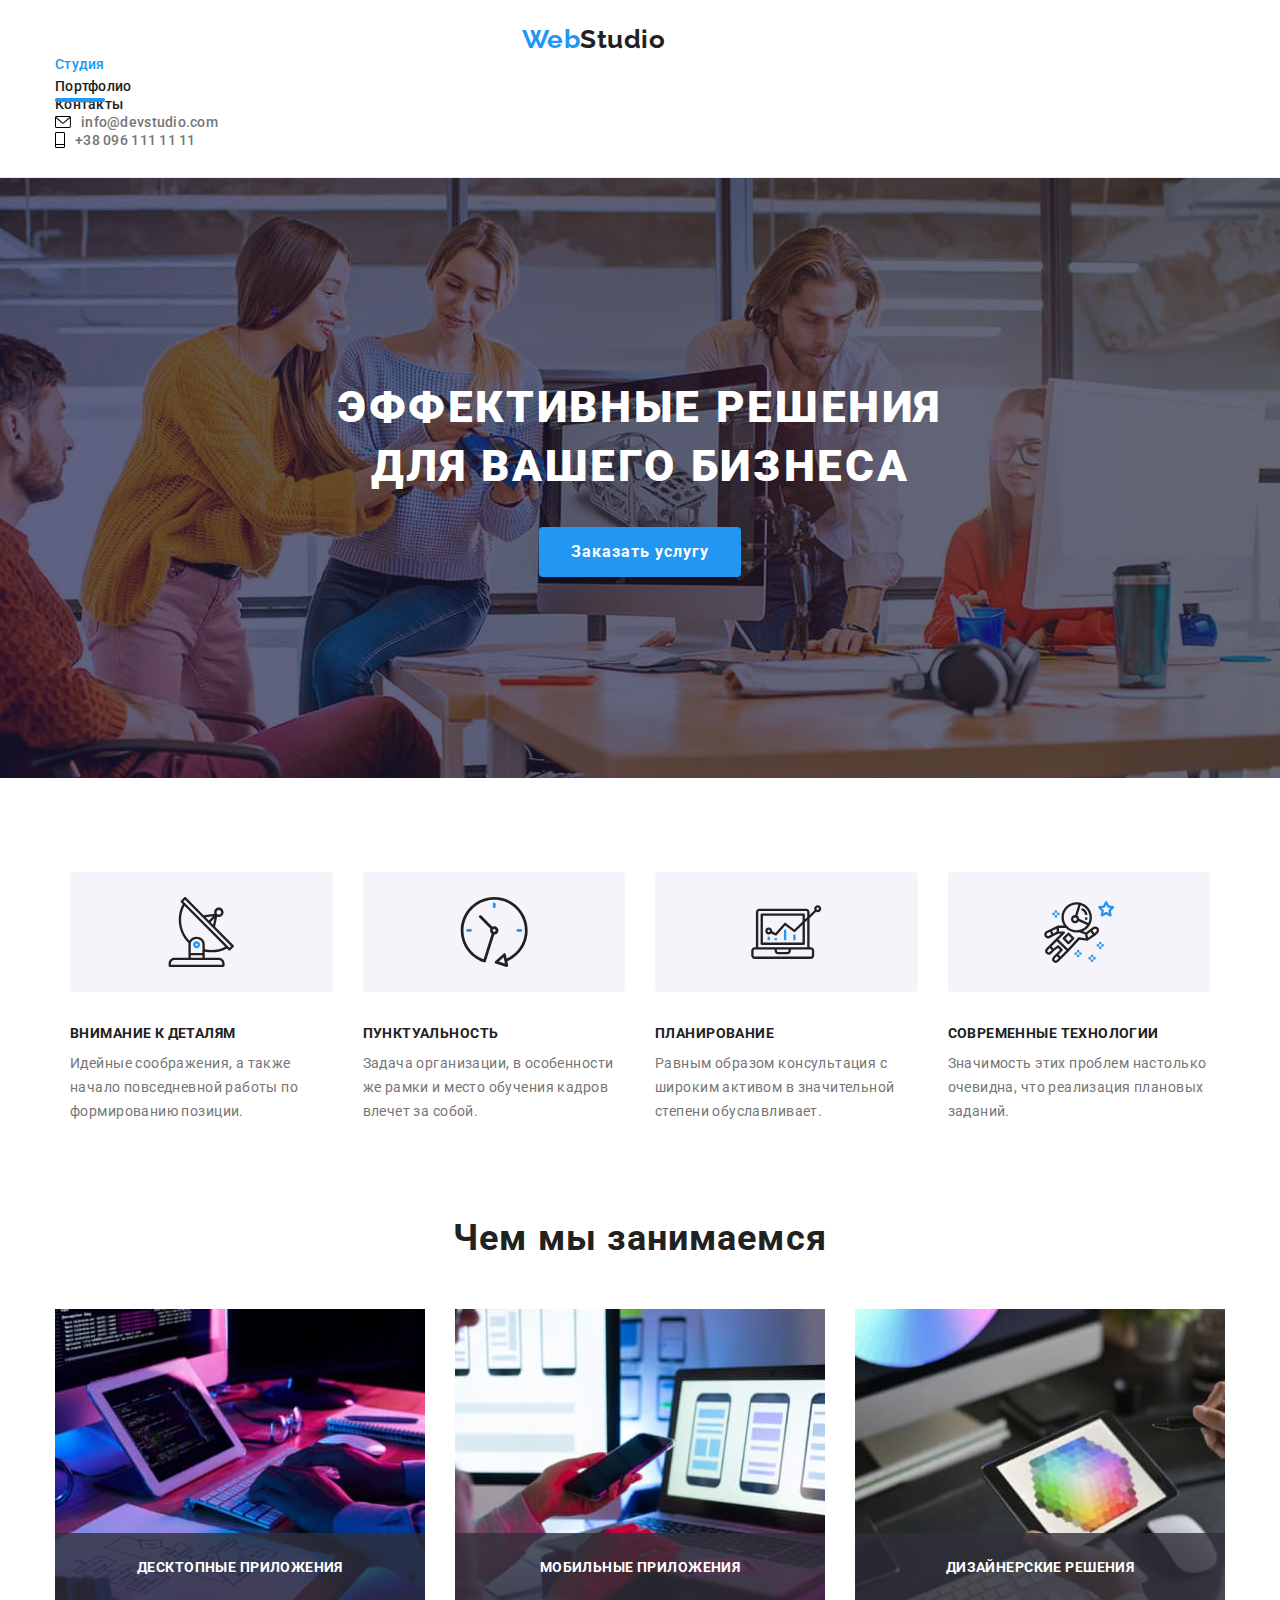
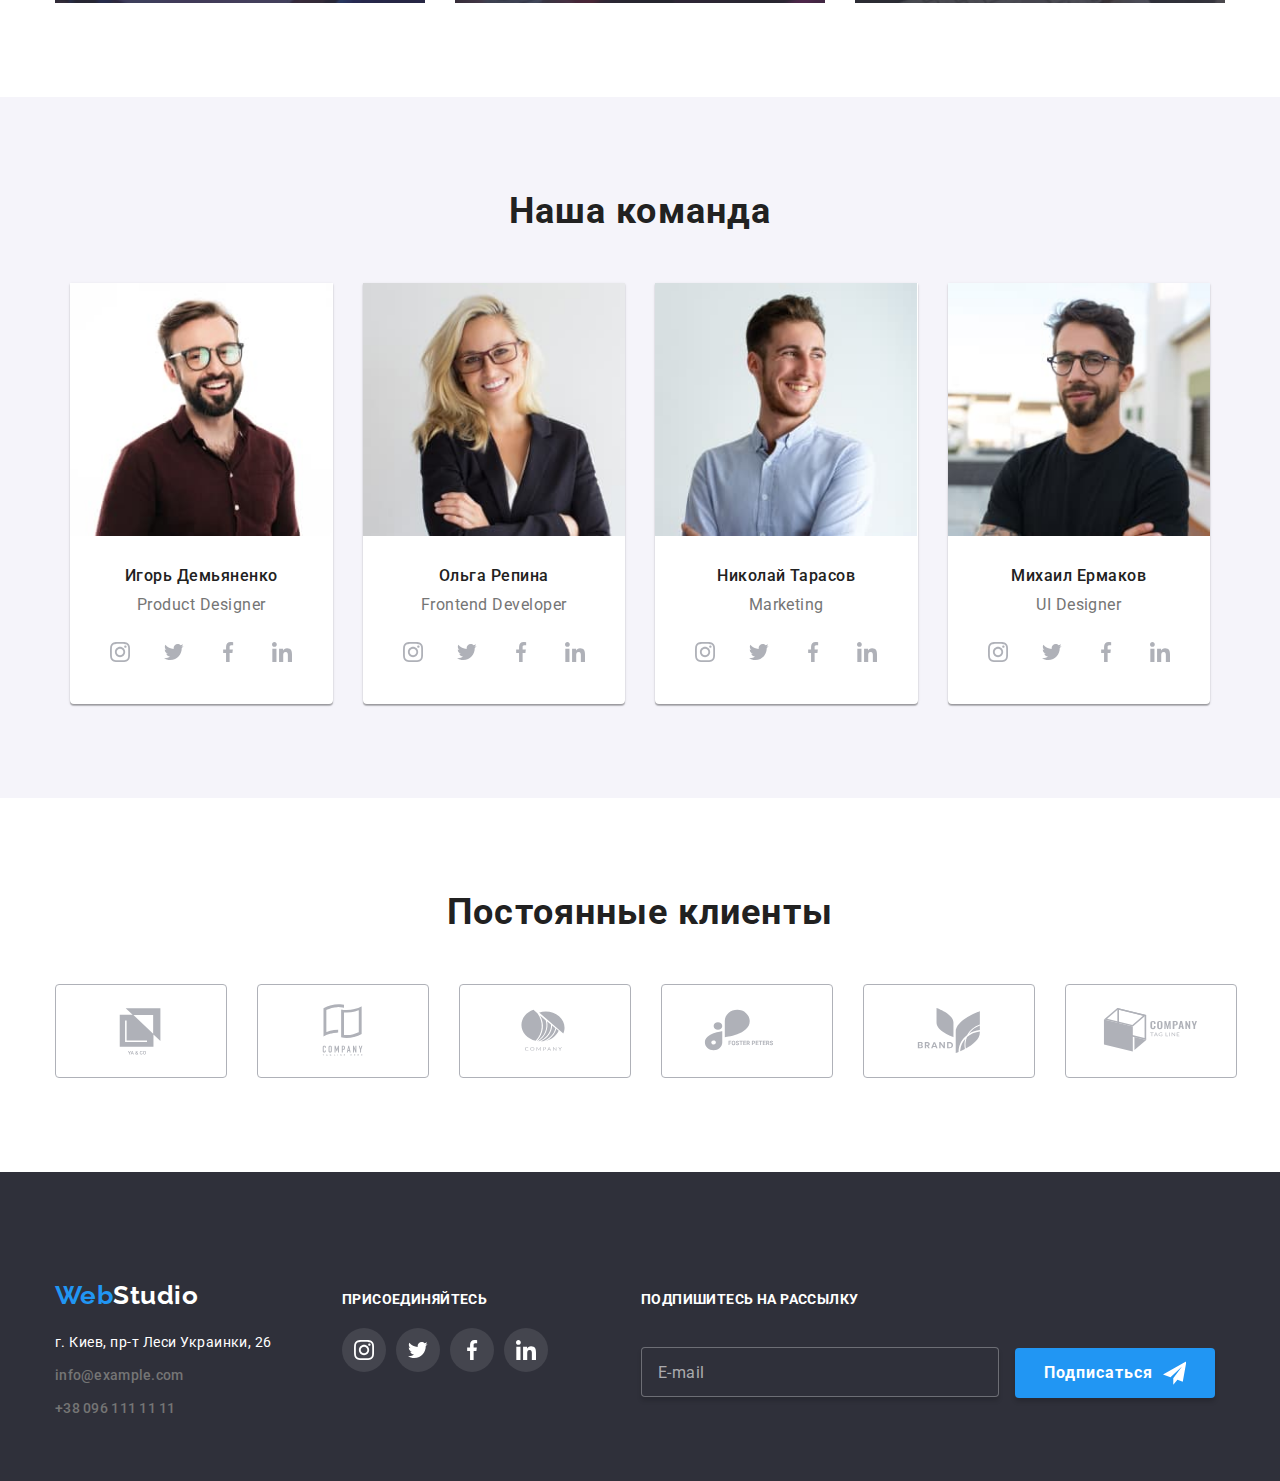
==== commit 7563db51: "Вносит дополнения и изменения" ====
--- a/index.html
+++ b/index.html
@@ -97,21 +97,25 @@
 
             <ul class="works">
                 <li class="works__item">
-                        <img src="./images/img1.jpg" alt="Разработка десктопного приложения" width="370" height="294">
+                        <img 
+                        srcset="./images/works/img1.jpg 1x, ./images/works/img1@2x.jpg 2x" 
+                        src="./images/works/img1.jpg" alt="Разработка десктопного приложения" width="370" height="294">
 
                         <div class="works__label">
                             <p class="works__description">Десктопные приложения</p>
                         </div>
                 </li>
                 <li class="works__item">
-                        <img src="./images/img2.jpg" alt="Разработка мобильного приложения" width="370" height="294">
+                        <img srcset="./images/works/img2.jpg 1x, ./images/works/img2@2x.jpg 2x" 
+                        src="./images/works/img2.jpg" alt="Разработка мобильного приложения" width="370" height="294">
 
                         <div class="works__label">
                             <p class="works__description">Мобильные приложения</p>
                         </div>
                 </li>
                 <li class="works__item">
-                        <img src="./images/img3.jpg" alt="Дизайн" width="370" height="294">
+                        <img srcset="./images/works/img3.jpg 1x, ./images/works/img3@2x.jpg 2x" 
+                        src="./images/works/img3.jpg" alt="Дизайн" width="370" height="294">
 
                         <div class="works__label">
                             <p class="works__description">Дизайнерские решения</p>
@@ -131,7 +135,18 @@
 
                 <li class="team__item">
                     <div class="team__card">
-                        <img src="./images/photo1.jpg" alt="Игорь Демьяненко"> 
+
+                    <picture>
+                        <source media="(min-width: 1200px)"
+                        srcset="./images/team/team1_desctop_270.jpg 1x, ./images/team/team1_desctop_270@2x.jpg 2x"/>
+                        <source media="(min-width: 768px) and (max-width: 1199px)"
+                        srcset="./images/team/team1_tablet_354.jpg 1x, ./images/team/team1_tablet_354@2x.jpg 2x"/>
+                        <source media="(min-width: 320px)"
+                        srcset="./images/team/team1_mobile_450.jpg 1x, ./images/team/team1_mobile_450@2x.jpg 2x"/>
+
+                        <img src="./images/team/team1_desctop_270.jpg" alt="Игорь Демьяненко">
+                    </picture>
+
                         <div class="team__label">
                             <h3 class="team__name">Игорь Демьяненко</h3>
                             <p lang="en" class="team__position">Product Designer</p>
@@ -172,7 +187,18 @@
 
                 <li class="team__item">
                     <div class="team__card">
-                        <img src="./images/photo2.jpg" alt="Ольга Репина">
+
+                        <picture>
+                            <source media="(min-width: 1200px)"
+                            srcset="./images/team/team2_desctop_270.jpg 1x, ./images/team/team2_desctop_270@2x.jpg 2x"/>
+                            <source media="(min-width: 768px) and (max-width: 1199px)"
+                            srcset="./images/team/team2_tablet_354.jpg 1x, ./images/team/team2_tablet_354@2x.jpg 2x"/>
+                            <source media="(min-width: 320px)"
+                            srcset="./images/team/team2_mobile_450.jpg 1x, ./images/team/team2_mobile_450@2x.jpg 2x"/>
+    
+                            <img src="./images/team/team2_desctop_270.jpg" alt="Ольга Репина">
+                        </picture> 
+                        
                         <div class="team__label">
                             <h3 class="team__name">Ольга Репина</h3>
                             <p lang="en" class="team__position">Frontend Developer</p>
@@ -213,7 +239,18 @@
 
                 <li class="team__item">
                     <div class="team__card">
-                        <img src="./images/photo3.jpg" alt="Николай Тарасов">
+
+                        <picture>
+                            <source media="(min-width: 1200px)"
+                            srcset="./images/team/team3_desctop_270.jpg 1x, ./images/team/team3_desctop_270@2x.jpg 2x"/>
+                            <source media="(min-width: 768px) and (max-width: 1199px)"
+                            srcset="./images/team/team3_tablet_354.jpg 1x, ./images/team/team3_tablet_354@2x.jpg 2x"/>
+                            <source media="(min-width: 320px)"
+                            srcset="./images/team/team3_mobile_450.jpg 1x, ./images/team/team3_mobile_450@2x.jpg 2x"/>
+    
+                            <img src="./images/team/team3_desctop_270.jpg" alt="Николай Тарасов">
+                        </picture> 
+                        
                         <div class="team__label">
                             <h3 class="team__name">Николай Тарасов</h3>
                             <p lang="en" class="team__position">Marketing</p>
@@ -254,7 +291,18 @@
 
                 <li class="team__item">
                     <div class="team__card">
-                        <img src="./images/photo4.jpg" alt="Михаил Ермаков">
+
+                        <picture>
+                            <source media="(min-width: 1200px)"
+                            srcset="./images/team/team4_desctop_270.jpg 1x, ./images/team/team4_desctop_270@2x.jpg 2x"/>
+                            <source media="(min-width: 768px) and (max-width: 1199px)"
+                            srcset="./images/team/team4_tablet_354.jpg 1x, ./images/team/team4_tablet_354@2x.jpg 2x"/>
+                            <source media="(min-width: 320px)"
+                            srcset="./images/team/team4_mobile_450.jpg 1x, ./images/team/team4_mobile_450@2x.jpg 2x"/>
+    
+                            <img src="./images/team/team4_desctop_270.jpg" alt="Михаил Ермаков">
+                        </picture>
+                        
                         <div class="team__label">
                             <h3 class="team__name">Михаил Ермаков</h3>
                             <p lang="en" class="team__position">UI Designer</p>
@@ -340,7 +388,7 @@
 <!--footer-->
     <footer class="footer">
         <div class="container footer__container">
-
+            <div class="footer__wrapper">
             <div class="footer__address">
                 <a href="./index.html" class="logo footer__logo" lang="en">Web<span class="logo--color-white">Studio</span></a>
     
@@ -402,6 +450,7 @@
                         </button>
                     </form>
             </div>
+            </div>
         </div>
     </footer>
 
--- a/css/main.min.css
+++ b/css/main.min.css
@@ -1,2 +1,2 @@
-:root{--main-text-color: #757575;--title-text-color: #212121;--accent-color: #2196F3;--background-accent-color: #2F303A;--background-main-color:  #FFFFFF;--background-secondary-color: #F5F4FA;--card-set-gap: 30px;--icon-color: #AFB1B8}/*! modern-normalize v0.6.0 | MIT License | https://github.com/sindresorhus/modern-normalize */*,*::before,*::after{-webkit-box-sizing:border-box;box-sizing:border-box}:root{-moz-tab-size:4;-o-tab-size:4;tab-size:4}html{line-height:1.15;-webkit-text-size-adjust:100%}body{margin:0}body{font-family:system-ui,-apple-system,"Segoe UI",Roboto,Helvetica,Arial,sans-serif,"Apple Color Emoji","Segoe UI Emoji"}hr{height:0}abbr[title]{-webkit-text-decoration:underline dotted;text-decoration:underline dotted}b,strong{font-weight:bolder}code,kbd,samp,pre{font-family:SFMono-Regular, Consolas, "Liberation Mono", Menlo, monospace;font-size:1em}small{font-size:80%}sub,sup{font-size:75%;line-height:0;position:relative;vertical-align:baseline}sub{bottom:-0.25em}sup{top:-0.5em}button,input,optgroup,select,textarea{font-family:inherit;font-size:100%;line-height:1.15;margin:0}button,select{text-transform:none}button,[type="button"],[type="reset"],[type="submit"]{-webkit-appearance:button}button::-moz-focus-inner,[type="button"]::-moz-focus-inner,[type="reset"]::-moz-focus-inner,[type="submit"]::-moz-focus-inner{border-style:none;padding:0}button:-moz-focusring,[type="button"]:-moz-focusring,[type="reset"]:-moz-focusring,[type="submit"]:-moz-focusring{outline:1px dotted ButtonText}fieldset{padding:0.35em 0.75em 0.625em}legend{padding:0}progress{vertical-align:baseline}[type="number"]::-webkit-inner-spin-button,[type="number"]::-webkit-outer-spin-button{height:auto}[type="search"]{-webkit-appearance:textfield;outline-offset:-2px}[type="search"]::-webkit-search-decoration{-webkit-appearance:none}::-webkit-file-upload-button{-webkit-appearance:button;font:inherit}summary{display:list-item}*,*::before,*::after{padding:0;margin:0;-webkit-box-sizing:border-box;box-sizing:border-box}h1,h2,h3,h4,h5,h6,p{margin:0}img{display:block;max-width:100%;height:auto}a{text-decoration:none}ul li{list-style:none}button{border:none}body{font-family:'Roboto', sans-serif;color:var(--main-text-color);background-color:var(--background-main-color);letter-spacing:0.03em}@media screen and (min-width: 480px){.section{padding:60px 0}}@media screen and (min-width: 1200px){.section{padding:94px 0}}.container{padding:0 15px;margin:0 auto}@media screen and (min-width: 480px){.container{width:480px}}@media screen and (min-width: 768px){.container{width:768px}}@media screen and (min-width: 1200px){.container{width:1200px}}.section__title{color:var(--title-text-color);font-size:36px;font-weight:bold;line-height:1.16;letter-spacing:0.03em;display:-webkit-box;display:-webkit-flex;display:-ms-flexbox;display:flex;-webkit-box-pack:center;-webkit-justify-content:center;-ms-flex-pack:center;justify-content:center;margin-bottom:50px}.hidden-elem{width:1px;height:1px;overflow:hidden;opacity:0;margin-top:-1px}.header{border-bottom:1px solid #ECECEC;padding:24px 0}.logo{display:-webkit-box;display:-webkit-flex;display:-ms-flexbox;display:flex;-webkit-box-pack:center;-webkit-justify-content:center;-ms-flex-pack:center;justify-content:center;-webkit-box-align:center;-webkit-align-items:center;-ms-flex-align:center;align-items:center;font-family:Raleway;font-weight:bold;font-size:26px;line-height:1.19;color:var(--accent-color)}.logo--color-black{color:var(--title-text-color)}.logo--color-white{color:var(--background-main-color)}.header-logo{margin-right:93px}.site-nav__item{margin-right:50px}.site-nav__link{color:var(--title-text-color);font-size:14px;font-weight:500;line-height:1.14;letter-spacing:0.02em;display:inline-block;-webkit-transition-property:color;-o-transition-property:color;transition-property:color;-webkit-transition-duration:250ms;-o-transition-duration:250ms;transition-duration:250ms;-webkit-transition-timing-function:cubic-bezier(0.4, 0, 0.2, 1);-o-transition-timing-function:cubic-bezier(0.4, 0, 0.2, 1);transition-timing-function:cubic-bezier(0.4, 0, 0.2, 1)}.site-nav__link:hover,.site-nav__link:focus{color:var(--accent-color)}.site-nav__link--current{color:var(--accent-color)}.site-nav__link--current::after{content:"";display:block;width:100%;height:4px;-webkit-border-radius:2px;border-radius:2px;background-color:var(--accent-color);position:relative;top:25px;bottom:auto}.contacts{margin-left:auto}.contacts__item:not(:last-child){margin-right:30px}.contacts__link{color:var(--main-text-color);font-size:14px;font-weight:500;letter-spacing:0.02em;display:-webkit-inline-box;display:-webkit-inline-flex;display:-ms-inline-flexbox;display:inline-flex;-webkit-box-align:center;-webkit-align-items:center;-ms-flex-align:center;align-items:center;-webkit-transition-property:color;-o-transition-property:color;transition-property:color;-webkit-transition-duration:250ms;-o-transition-duration:250ms;transition-duration:250ms;-webkit-transition-timing-function:cubic-bezier(0.4, 0, 0.2, 1);-o-transition-timing-function:cubic-bezier(0.4, 0, 0.2, 1);transition-timing-function:cubic-bezier(0.4, 0, 0.2, 1);-webkit-transition-property:fill;-o-transition-property:fill;transition-property:fill;transition-duration:250ms;transition-timing-function:cubic-bezier(0.4, 0, 0.2, 1)}.contacts__link:hover,.contacts__link:focus{color:var(--accent-color);fill:var(--accent-color)}.contacts__icon{margin-right:10px}.hero{max-width:1600px;height:600px;margin-left:auto;margin-right:auto;background-image:-webkit-gradient(linear, left top, right top, from(rgba(33,38,94,0.4)), to(rgba(47,48,58,0.4))),url("../images/overlay-img.jpg");background-image:-webkit-linear-gradient(left, rgba(33,38,94,0.4), rgba(47,48,58,0.4)),url("../images/overlay-img.jpg");background-image:-o-linear-gradient(left, rgba(33,38,94,0.4), rgba(47,48,58,0.4)),url("../images/overlay-img.jpg");background-image:linear-gradient(to right, rgba(33,38,94,0.4), rgba(47,48,58,0.4)),url("../images/overlay-img.jpg");background-repeat:no-repeat;background-position:center;-webkit-background-size:cover;background-size:cover;background-color:var(--background-accent-color);display:-webkit-box;display:-webkit-flex;display:-ms-flexbox;display:flex;text-align:center;padding:200px 0}.hero__title{color:var(--background-main-color);font-style:normal;font-size:44px;font-weight:900;line-height:1.36;letter-spacing:0.06em;text-transform:uppercase;text-align:center;margin-bottom:30px}.submit{cursor:pointer;font-family:inherit;background-color:var(--accent-color);font-weight:bold;font-size:16px;line-height:1.87;letter-spacing:0.06em;color:var(--background-main-color);-webkit-box-shadow:0px 4px 4px rgba(0,0,0,0.15);box-shadow:0px 4px 4px rgba(0,0,0,0.15);-webkit-border-radius:4px;border-radius:4px;padding:10px 32px;-webkit-transition-property:background-color;-o-transition-property:background-color;transition-property:background-color;-webkit-transition-duration:250ms;-o-transition-duration:250ms;transition-duration:250ms;-webkit-transition-timing-function:cubic-bezier(0.4, 0, 0.2, 1);-o-transition-timing-function:cubic-bezier(0.4, 0, 0.2, 1);transition-timing-function:cubic-bezier(0.4, 0, 0.2, 1)}.submit:hover,.submit:focus{background-color:#188CE8}@media screen and (min-width: 1200px){.section-features{padding-bottom:0}}.features{margin-left:-webkit-calc(-1 * var(--card-set-gap));margin-left:calc(-1 * var(--card-set-gap));margin-top:-webkit-calc(-1 * var(--card-set-gap));margin-top:calc(-1 * var(--card-set-gap))}@media screen and (min-width: 768px){.features{display:-webkit-box;display:-webkit-flex;display:-ms-flexbox;display:flex;-webkit-flex-wrap:wrap;-ms-flex-wrap:wrap;flex-wrap:wrap}}@media screen and (min-width: 1200px){.features{display:-webkit-box;display:-webkit-flex;display:-ms-flexbox;display:flex;-webkit-justify-content:space-around;-ms-flex-pack:distribute;justify-content:space-around;-webkit-box-align:center;-webkit-align-items:center;-ms-flex-align:center;align-items:center;margin-left:0}}@media screen and (min-width: 480px){.features__item{width:100%;margin-left:var(--card-set-gap);margin-top:var(--card-set-gap)}}@media screen and (min-width: 768px){.features__item{-webkit-flex-basis:-webkit-calc(100% / 2 - var(--card-set-gap));-ms-flex-preferred-size:calc(100% / 2 - var(--card-set-gap));flex-basis:calc(100% / 2 - var(--card-set-gap))}}@media screen and (min-width: 1200px){.features__item{-webkit-flex-basis:-webkit-calc(100% / 4 - var(--card-set-gap));-ms-flex-preferred-size:calc(100% / 4 - var(--card-set-gap));flex-basis:calc(100% / 4 - var(--card-set-gap));margin-left:0}}@media screen and (max-width: 767px){.features__item:not(:last-child){margin-bottom:var(--card-set-gap)}}.features__icon{width:100%;height:120px;background:var(--background-secondary-color);padding:25px 0;-webkit-border-radius:4px;border-radius:4px;margin-bottom:30px}.features__title{color:var(--title-text-color);font-weight:bold;font-size:14px;line-height:1.14;letter-spacing:0.03em;text-transform:uppercase;text-align:center;margin-bottom:10px}@media screen and (min-width: 768px){.features__title{text-align:start}}.features__desc{color:var(--main-text-color);font-size:14px;line-height:1.71;letter-spacing:0.03em}@media screen and (max-width: 1199px){.section-works{display:none}}.works{display:-webkit-box;display:-webkit-flex;display:-ms-flexbox;display:flex;-webkit-box-pack:justify;-webkit-justify-content:space-between;-ms-flex-pack:justify;justify-content:space-between;-webkit-box-align:center;-webkit-align-items:center;-ms-flex-align:center;align-items:center}.works__item{position:relative}.works__label{display:-webkit-box;display:-webkit-flex;display:-ms-flexbox;display:flex;-webkit-box-pack:center;-webkit-justify-content:center;-ms-flex-pack:center;justify-content:center;-webkit-box-align:center;-webkit-align-items:center;-ms-flex-align:center;align-items:center;position:absolute;bottom:0;width:370px;height:70px;background:rgba(47,48,58,0.8)}.works__description{color:var(--background-main-color);font-weight:bold;font-size:14px;line-height:1.14;letter-spacing:0.03em;text-transform:uppercase;text-align:center}.section-team{background-color:var(--background-secondary-color)}@media screen and (min-width: 768px){.team{display:-webkit-box;display:-webkit-flex;display:-ms-flexbox;display:flex;-webkit-flex-wrap:wrap;-ms-flex-wrap:wrap;flex-wrap:wrap;margin-left:-webkit-calc(-1 * var(--card-set-gap));margin-left:calc(-1 * var(--card-set-gap));margin-top:-webkit-calc(-1 * var(--card-set-gap));margin-top:calc(-1 * var(--card-set-gap))}}@media screen and (min-width: 1200px){.team{display:-webkit-box;display:-webkit-flex;display:-ms-flexbox;display:flex;-webkit-justify-content:space-around;-ms-flex-pack:distribute;justify-content:space-around;-webkit-box-align:center;-webkit-align-items:center;-ms-flex-align:center;align-items:center;margin-left:0}}@media screen and (min-width: 480px){.team__item{width:100%}}@media screen and (min-width: 768px){.team__item{-webkit-flex-basis:-webkit-calc(100% / 2 - var(--card-set-gap));-ms-flex-preferred-size:calc(100% / 2 - var(--card-set-gap));flex-basis:calc(100% / 2 - var(--card-set-gap));margin-left:var(--card-set-gap);margin-top:var(--card-set-gap)}}@media screen and (min-width: 1200px){.team__item{-webkit-flex-basis:-webkit-calc(100% / 4 - var(--card-set-gap));-ms-flex-preferred-size:calc(100% / 4 - var(--card-set-gap));flex-basis:calc(100% / 4 - var(--card-set-gap));margin-left:0}}@media screen and (max-width: 767px){.team__item:not(:last-child){margin-bottom:var(--card-set-gap)}}.team__card{background-color:var(--background-main-color);-webkit-box-shadow:0px 1px 3px rgba(0,0,0,0.12),0px 1px 1px rgba(0,0,0,0.14),0px 2px 1px rgba(0,0,0,0.2);box-shadow:0px 1px 3px rgba(0,0,0,0.12),0px 1px 1px rgba(0,0,0,0.14),0px 2px 1px rgba(0,0,0,0.2);-webkit-border-radius:0px 0px 4px 4px;border-radius:0px 0px 4px 4px}.team__label{padding:var(--card-set-gap) 0;text-align:center}.team__name{font-weight:500;font-size:16px;line-height:1.19;letter-spacing:0.03em;color:var(--title-text-color);margin-bottom:10px}.team__position{font-size:16px;line-height:1.19;letter-spacing:0.03em;color:var(--main-text-color)}.social-list{display:-webkit-box;display:-webkit-flex;display:-ms-flexbox;display:flex;-webkit-box-pack:center;-webkit-justify-content:center;-ms-flex-pack:center;justify-content:center;-webkit-box-align:center;-webkit-align-items:center;-ms-flex-align:center;align-items:center;margin-top:16px}.social-list__item:not(:last-child){margin-right:10px}.social-list__link{display:block;width:44px;height:44px;-webkit-border-radius:50%;border-radius:50%;background-color:var(--background-main-color);display:-webkit-box;display:-webkit-flex;display:-ms-flexbox;display:flex;-webkit-box-pack:center;-webkit-justify-content:center;-ms-flex-pack:center;justify-content:center;-webkit-box-align:center;-webkit-align-items:center;-ms-flex-align:center;align-items:center;-webkit-transition-property:background-color;-o-transition-property:background-color;transition-property:background-color;-webkit-transition-duration:250ms;-o-transition-duration:250ms;transition-duration:250ms;-webkit-transition-timing-function:cubic-bezier(0.4, 0, 0.2, 1);-o-transition-timing-function:cubic-bezier(0.4, 0, 0.2, 1);transition-timing-function:cubic-bezier(0.4, 0, 0.2, 1)}.social-list__link:hover,.social-list__link:focus{background-color:var(--accent-color)}.social-list__icon{width:20px;height:20px;fill:var(--icon-color);-webkit-transition-property:fill;-o-transition-property:fill;transition-property:fill;-webkit-transition-duration:250ms;-o-transition-duration:250ms;transition-duration:250ms;-webkit-transition-timing-function:cubic-bezier(0.4, 0, 0.2, 1);-o-transition-timing-function:cubic-bezier(0.4, 0, 0.2, 1);transition-timing-function:cubic-bezier(0.4, 0, 0.2, 1)}.social-list__link:hover .social-list__icon,.social-list__link:focus .social-list__icon{fill:var(--background-main-color)}@media screen and (min-width: 480px){.clients{display:-webkit-box;display:-webkit-flex;display:-ms-flexbox;display:flex;-webkit-flex-wrap:wrap;-ms-flex-wrap:wrap;flex-wrap:wrap;margin-left:-webkit-calc(-1 * var(--card-set-gap));margin-left:calc(-1 * var(--card-set-gap));margin-top:-webkit-calc(-1 * var(--card-set-gap));margin-top:calc(-1 * var(--card-set-gap))}}@media screen and (min-width: 1200px){.clients{display:-webkit-box;display:-webkit-flex;display:-ms-flexbox;display:flex;-webkit-justify-content:space-around;-ms-flex-pack:distribute;justify-content:space-around;-webkit-box-align:center;-webkit-align-items:center;-ms-flex-align:center;align-items:center;-webkit-flex-wrap:nowrap;-ms-flex-wrap:nowrap;flex-wrap:nowrap;margin-left:0}}@media screen and (min-width: 480px){.clients__item{-webkit-flex-basis:-webkit-calc(100% / 2 - var(--card-set-gap));-ms-flex-preferred-size:calc(100% / 2 - var(--card-set-gap));flex-basis:calc(100% / 2 - var(--card-set-gap));margin-left:var(--card-set-gap);margin-top:var(--card-set-gap)}}@media screen and (min-width: 768px){.clients__item{-webkit-flex-basis:-webkit-calc(100% / 3 - var(--card-set-gap));-ms-flex-preferred-size:calc(100% / 3 - var(--card-set-gap));flex-basis:calc(100% / 3 - var(--card-set-gap))}}@media screen and (min-width: 1200px){.clients__item{-webkit-flex-basis:-webkit-calc(100% / 6 - var(--card-set-gap));-ms-flex-preferred-size:calc(100% / 6 - var(--card-set-gap));flex-basis:calc(100% / 6 - var(--card-set-gap));margin-left:0}}@media screen and (min-width: 1200px){.clients__item:not(:last-child){margin-right:var(--card-set-gap)}}.clients__link{display:-webkit-box;display:-webkit-flex;display:-ms-flexbox;display:flex;-webkit-box-pack:center;-webkit-justify-content:center;-ms-flex-pack:center;justify-content:center;-webkit-box-align:center;-webkit-align-items:center;-ms-flex-align:center;align-items:center;padding:16px 32px;width:100%;height:100%;border:1px solid var(--icon-color);-webkit-box-sizing:border-box;box-sizing:border-box;-webkit-border-radius:4px;border-radius:4px;-webkit-transition-property:border;-o-transition-property:border;transition-property:border;-webkit-transition-duration:250ms;-o-transition-duration:250ms;transition-duration:250ms;-webkit-transition-timing-function:cubic-bezier(0.4, 0, 0.2, 1);-o-transition-timing-function:cubic-bezier(0.4, 0, 0.2, 1);transition-timing-function:cubic-bezier(0.4, 0, 0.2, 1)}.clients__link:hover,.clients__link:focus{border:1px solid var(--accent-color)}.clients__icon{width:106px;height:60px;fill:var(--icon-color);-webkit-transition-property:fill;-o-transition-property:fill;transition-property:fill;-webkit-transition-duration:250ms;-o-transition-duration:250ms;transition-duration:250ms;-webkit-transition-timing-function:cubic-bezier(0.4, 0, 0.2, 1);-o-transition-timing-function:cubic-bezier(0.4, 0, 0.2, 1);transition-timing-function:cubic-bezier(0.4, 0, 0.2, 1)}.clients__link:hover .clients__icon,.clients__link:focus .clients__icon{fill:var(--accent-color)}.footer{background-color:var(--background-accent-color);padding:60px 0}.footer__container{display:-webkit-box;display:-webkit-flex;display:-ms-flexbox;display:flex;-webkit-box-align:baseline;-webkit-align-items:baseline;-ms-flex-align:baseline;align-items:baseline}.footer__address{display:-webkit-box;display:-webkit-flex;display:-ms-flexbox;display:flex;-webkit-box-orient:vertical;-webkit-box-direction:normal;-webkit-flex-direction:column;-ms-flex-direction:column;flex-direction:column;margin-left:auto}.address{margin-top:20px}.address__list{font-style:normal;font-weight:normal;font-size:14px;line-height:1.71;color:var(--background-main-color)}.address__item:not(:last-child){margin-bottom:9px}.footer__logo{display:inline-block}.join{margin-left:70px}.join__title,.subscribe__title{color:var(--background-main-color);font-weight:bold;font-size:14px;line-height:1.14;letter-spacing:0.03em;text-transform:uppercase;margin-bottom:20px}.join__social-link{background-color:rgba(255,255,255,0.1);-webkit-transition-property:background-color;-o-transition-property:background-color;transition-property:background-color;-webkit-transition-duration:250ms;-o-transition-duration:250ms;transition-duration:250ms;-webkit-transition-timing-function:cubic-bezier(0.4, 0, 0.2, 1);-o-transition-timing-function:cubic-bezier(0.4, 0, 0.2, 1);transition-timing-function:cubic-bezier(0.4, 0, 0.2, 1)}.join__social-link:hover,.join__social-link:focus{background-color:var(--accent-color)}.join__icon{fill:var(--background-main-color)}.subscribe{margin-left:93px;display:-webkit-box;display:-webkit-flex;display:-ms-flexbox;display:flex;-webkit-box-orient:vertical;-webkit-box-direction:normal;-webkit-flex-direction:column;-ms-flex-direction:column;flex-direction:column}.subscribe__form{display:-webkit-inline-box;display:-webkit-inline-flex;display:-ms-inline-flexbox;display:inline-flex}.subscribe__input{width:358px;height:50px;background-color:var(--background-accent-color);border:1px solid rgba(255,255,255,0.3);-webkit-box-sizing:border-box;box-sizing:border-box;-webkit-box-shadow:0px 4px 4px rgba(0,0,0,0.15);box-shadow:0px 4px 4px rgba(0,0,0,0.15);-webkit-border-radius:4px;border-radius:4px;padding:15px 16px;color:var(--background-main-color)}.subscribe__input::-webkit-input-placeholder{font-style:normal;font-weight:normal;font-size:16px;line-height:1.25;display:-webkit-box;display:-webkit-flex;display:flex;-webkit-box-align:center;-webkit-align-items:center;align-items:center;letter-spacing:0.03em;color:rgba(255,255,255,0.6)}.subscribe__input:-ms-input-placeholder{font-style:normal;font-weight:normal;font-size:16px;line-height:1.25;display:-ms-flexbox;display:flex;-ms-flex-align:center;align-items:center;letter-spacing:0.03em;color:rgba(255,255,255,0.6)}.subscribe__input::-ms-input-placeholder{font-style:normal;font-weight:normal;font-size:16px;line-height:1.25;display:-ms-flexbox;display:flex;-ms-flex-align:center;align-items:center;letter-spacing:0.03em;color:rgba(255,255,255,0.6)}.subscribe__input::placeholder{font-style:normal;font-weight:normal;font-size:16px;line-height:1.25;display:-webkit-box;display:-webkit-flex;display:-ms-flexbox;display:flex;-webkit-box-align:center;-webkit-align-items:center;-ms-flex-align:center;align-items:center;letter-spacing:0.03em;color:rgba(255,255,255,0.6)}.subscribe__button{display:-webkit-inline-box;display:-webkit-inline-flex;display:-ms-inline-flexbox;display:inline-flex;-webkit-box-pack:center;-webkit-justify-content:center;-ms-flex-pack:center;justify-content:center;-webkit-box-align:center;-webkit-align-items:center;-ms-flex-align:center;align-items:center;width:200px;height:50px;cursor:pointer;font-family:inherit;background-color:var(--accent-color);-webkit-box-shadow:0px 4px 4px rgba(0,0,0,0.15);box-shadow:0px 4px 4px rgba(0,0,0,0.15);-webkit-border-radius:4px;border-radius:4px;padding:10px 29px;font-weight:bold;font-size:16px;line-height:1.87;letter-spacing:0.06em;color:var(--background-main-color);margin-left:12px;-webkit-transition-property:background-color;-o-transition-property:background-color;transition-property:background-color;-webkit-transition-duration:250ms;-o-transition-duration:250ms;transition-duration:250ms;-webkit-transition-timing-function:cubic-bezier(0.4, 0, 0.2, 1);-o-transition-timing-function:cubic-bezier(0.4, 0, 0.2, 1);transition-timing-function:cubic-bezier(0.4, 0, 0.2, 1)}.subscribe__button:hover,.subscribe__button:focus{background-color:#188CE8}.subscribe__icon{width:24px;height:24px;fill:var(--background-main-color);margin-left:10px}.filter{display:-webkit-box;display:-webkit-flex;display:-ms-flexbox;display:flex;-webkit-flex-wrap:wrap;-ms-flex-wrap:wrap;flex-wrap:wrap;margin-bottom:40px}@media screen and (min-width: 768px){.filter{display:-webkit-box;display:-webkit-flex;display:-ms-flexbox;display:flex;-webkit-box-pack:center;-webkit-justify-content:center;-ms-flex-pack:center;justify-content:center;-webkit-box-align:center;-webkit-align-items:center;-ms-flex-align:center;align-items:center;margin-bottom:15px}}@media screen and (min-width: 1200px){.filter{margin-bottom:35px}}.filter__button{cursor:pointer;font-family:inherit;font-weight:500;font-size:16px;line-height:1.62;letter-spacing:0.03em;color:var(--title-text-color);background-color:var(--background-secondary-color);-webkit-border-radius:4px;border-radius:4px;padding:6px 22px;-webkit-transition-property:color;-o-transition-property:color;transition-property:color;-webkit-transition-duration:250ms;-o-transition-duration:250ms;transition-duration:250ms;-webkit-transition-timing-function:cubic-bezier(0.4, 0, 0.2, 1);-o-transition-timing-function:cubic-bezier(0.4, 0, 0.2, 1);transition-timing-function:cubic-bezier(0.4, 0, 0.2, 1);-webkit-transition-property:background-color;-o-transition-property:background-color;transition-property:background-color;transition-duration:250ms;transition-timing-function:cubic-bezier(0.4, 0, 0.2, 1);-webkit-transition-property:-webkit-box-shadow;transition-property:-webkit-box-shadow;-o-transition-property:box-shadow;transition-property:box-shadow;transition-property:box-shadow, -webkit-box-shadow;transition-duration:250ms;transition-timing-function:cubic-bezier(0.4, 0, 0.2, 1)}.filter__button:hover,.filter__button:focus{color:var(--background-main-color);background-color:var(--accent-color);-webkit-box-shadow:0px 3px 1px rgba(0,0,0,0.1),0px 1px 2px rgba(0,0,0,0.08),0px 2px 2px rgba(0,0,0,0.12);box-shadow:0px 3px 1px rgba(0,0,0,0.1),0px 1px 2px rgba(0,0,0,0.08),0px 2px 2px rgba(0,0,0,0.12)}.filter__item{margin-bottom:15px}.filter__item:not(:last-child){margin-right:8px}@media screen and (min-width: 768px){.portfolio{display:-webkit-box;display:-webkit-flex;display:-ms-flexbox;display:flex;-webkit-flex-wrap:wrap;-ms-flex-wrap:wrap;flex-wrap:wrap;margin-left:-webkit-calc(-1 * var(--card-set-gap));margin-left:calc(-1 * var(--card-set-gap));margin-top:-webkit-calc(-1 * var(--card-set-gap));margin-top:calc(-1 * var(--card-set-gap))}}.portfolio__item{background-color:var(--background-main-color);-webkit-transition-property:-webkit-box-shadow;transition-property:-webkit-box-shadow;-o-transition-property:box-shadow;transition-property:box-shadow;transition-property:box-shadow, -webkit-box-shadow;-webkit-transition-duration:250ms;-o-transition-duration:250ms;transition-duration:250ms;-webkit-transition-timing-function:cubic-bezier(0.4, 0, 0.2, 1);-o-transition-timing-function:cubic-bezier(0.4, 0, 0.2, 1);transition-timing-function:cubic-bezier(0.4, 0, 0.2, 1)}@media screen and (min-width: 480px){.portfolio__item{width:100%}}@media screen and (min-width: 768px){.portfolio__item{-webkit-flex-basis:-webkit-calc(100% / 2 - var(--card-set-gap));-ms-flex-preferred-size:calc(100% / 2 - var(--card-set-gap));flex-basis:calc(100% / 2 - var(--card-set-gap));margin-left:var(--card-set-gap);margin-top:var(--card-set-gap)}}@media screen and (min-width: 1200px){.portfolio__item{-webkit-flex-basis:-webkit-calc(100% / 3 - var(--card-set-gap));-ms-flex-preferred-size:calc(100% / 3 - var(--card-set-gap));flex-basis:calc(100% / 3 - var(--card-set-gap));margin-left:var(--card-set-gap);margin-top:var(--card-set-gap)}}.portfolio__item:hover,.portfolio__item:focus{-webkit-box-shadow:0px 1px 1px rgba(0,0,0,0.12),0px 4px 4px rgba(0,0,0,0.06),1px 4px 6px rgba(0,0,0,0.16);box-shadow:0px 1px 1px rgba(0,0,0,0.12),0px 4px 4px rgba(0,0,0,0.06),1px 4px 6px rgba(0,0,0,0.16)}.product__thumb{position:relative;overflow:hidden}.product__overlay{position:absolute;top:0;left:0;width:100%;height:100%;background-color:rgba(33,150,243,0.9);-webkit-transform:translatey(100%);-ms-transform:translatey(100%);transform:translatey(100%);-webkit-transition:-webkit-transform 250ms ease;transition:-webkit-transform 250ms ease;-o-transition:transform 250ms ease;transition:transform 250ms ease;transition:transform 250ms ease, -webkit-transform 250ms ease}.portfolio__link:hover .product__overlay,.portfolio__link:focus .product__overlay{-webkit-transform:translatey(0);-ms-transform:translatey(0);transform:translatey(0)}.product__text{padding:63px 24px;margin:0;font-size:18px;line-height:1.55;letter-spacing:0.03em;color:var(--background-main-color)}.product__label{padding:20px 24px;border:1px solid #EEEEEE;border-top:transparent;-webkit-box-sizing:border-box;box-sizing:border-box}.product__title{font-weight:bold;font-size:18px;font-size:18px;line-height:2;letter-spacing:0.06em;color:var(--title-text-color);margin-bottom:4px}.product__desc{font-size:16px;line-height:1.87;color:var(--main-text-color)}.backdrop{position:fixed;top:0;left:0;width:100%;height:100%;background-color:rgba(0,0,0,0.2);opacity:1;-webkit-transition-property:opacity;-o-transition-property:opacity;transition-property:opacity;-webkit-transition-duration:250ms;-o-transition-duration:250ms;transition-duration:250ms;-webkit-transition-timing-function:cubic-bezier(0.4, 0, 0.2, 1);-o-transition-timing-function:cubic-bezier(0.4, 0, 0.2, 1);transition-timing-function:cubic-bezier(0.4, 0, 0.2, 1)}.backdrop.is-hidden{opacity:0;pointer-events:none}.backdrop.is-hidden .modal{-webkit-transform:translate(-50%, -50%) scale(1.1);-ms-transform:translate(-50%, -50%) scale(1.1);transform:translate(-50%, -50%) scale(1.1)}.modal{position:absolute;top:50%;left:50%;-webkit-transform:translate(-50%, -50%);-ms-transform:translate(-50%, -50%);transform:translate(-50%, -50%);width:528px;height:581px;-webkit-transform:translate(-50%, -50%) scale(1);-ms-transform:translate(-50%, -50%) scale(1);transform:translate(-50%, -50%) scale(1);-webkit-transition:-webkit-transform 250ms cubic-bezier(0.4, 0, 0.2, 1);transition:-webkit-transform 250ms cubic-bezier(0.4, 0, 0.2, 1);-o-transition:transform 250ms cubic-bezier(0.4, 0, 0.2, 1);transition:transform 250ms cubic-bezier(0.4, 0, 0.2, 1);transition:transform 250ms cubic-bezier(0.4, 0, 0.2, 1), -webkit-transform 250ms cubic-bezier(0.4, 0, 0.2, 1);background-color:var(--background-main-color);-webkit-box-shadow:0px 1px 3px rgba(0,0,0,0.12),0px 1px 1px rgba(0,0,0,0.14),0px 2px 1px rgba(0,0,0,0.2);box-shadow:0px 1px 3px rgba(0,0,0,0.12),0px 1px 1px rgba(0,0,0,0.14),0px 2px 1px rgba(0,0,0,0.2);-webkit-border-radius:4px;border-radius:4px;padding:40px}.close{position:absolute;top:8px;right:8px;display:block;width:30px;height:30px;-webkit-border-radius:50%;border-radius:50%;background-color:var(--background-main-color);border:1px solid rgba(0,0,0,0.1);cursor:pointer}.close__icon{width:11px;height:11px;fill:#000000;-webkit-transition-property:fill;-o-transition-property:fill;transition-property:fill;-webkit-transition-duration:250ms;-o-transition-duration:250ms;transition-duration:250ms;-webkit-transition-timing-function:cubic-bezier(0.4, 0, 0.2, 1);-o-transition-timing-function:cubic-bezier(0.4, 0, 0.2, 1);transition-timing-function:cubic-bezier(0.4, 0, 0.2, 1)}.close:hover .close__icon,.close:focus .close__icon{fill:var(--accent-color)}.form{display:-webkit-box;display:-webkit-flex;display:-ms-flexbox;display:flex;-webkit-box-orient:vertical;-webkit-box-direction:normal;-webkit-flex-direction:column;-ms-flex-direction:column;flex-direction:column}.form__title{font-weight:bold;font-size:20px;line-height:1.15;letter-spacing:0.03em;color:var(--title-text-color);text-align:center;margin-bottom:12px}.form__field{position:relative;margin-bottom:10px;height:100%}.form__label{font-style:normal;font-weight:normal;font-size:12px;line-height:1.16;letter-spacing:0.01em;color:var(--main-text-color);margin-bottom:4px}.form__input,.form__textarea{width:100%;border:1px solid rgba(33,33,33,0.2);-webkit-box-sizing:border-box;box-sizing:border-box;-webkit-border-radius:4px;border-radius:4px}.form__input:focus,.form__input:focus,.form__textarea:focus,.form__textarea:focus{outline-color:var(--accent-color);border:1px solid #2196F3}.form__input{display:-webkit-box;display:-webkit-flex;display:-ms-flexbox;display:flex;-webkit-box-align:center;-webkit-align-items:center;-ms-flex-align:center;align-items:center;height:40px;padding:14px;padding-left:42px}.form__icon{position:absolute;top:50%;-webkit-transform:translateY(25%);-ms-transform:translateY(25%);transform:translateY(25%);left:12px;fill:var(--title-text-color);-webkit-transition-property:fill;-o-transition-property:fill;transition-property:fill;-webkit-transition-duration:250ms;-o-transition-duration:250ms;transition-duration:250ms;-webkit-transition-timing-function:cubic-bezier(0.4, 0, 0.2, 1);-o-transition-timing-function:cubic-bezier(0.4, 0, 0.2, 1);transition-timing-function:cubic-bezier(0.4, 0, 0.2, 1)}.form__input:focus+.form__icon,.form__textarea:focus+.form__icon{fill:var(--accent-color)}.form__textarea{height:120px;resize:none;padding:12px 16px}.form__textarea::-webkit-input-placeholder{font-style:normal;font-weight:normal;font-size:12px;line-height:1.16;letter-spacing:0.01em;color:rgba(117,117,117,0.5)}.form__textarea:-ms-input-placeholder{font-style:normal;font-weight:normal;font-size:12px;line-height:1.16;letter-spacing:0.01em;color:rgba(117,117,117,0.5)}.form__textarea::-ms-input-placeholder{font-style:normal;font-weight:normal;font-size:12px;line-height:1.16;letter-spacing:0.01em;color:rgba(117,117,117,0.5)}.form__textarea::placeholder{font-style:normal;font-weight:normal;font-size:12px;line-height:1.16;letter-spacing:0.01em;color:rgba(117,117,117,0.5)}.form__field--comment{margin-bottom:20px}.form__checkbox{position:relative;display:-webkit-inline-box;display:-webkit-inline-flex;display:-ms-inline-flexbox;display:inline-flex;-webkit-box-pack:center;-webkit-justify-content:center;-ms-flex-pack:center;justify-content:center;-webkit-box-align:center;-webkit-align-items:center;-ms-flex-align:center;align-items:center;margin-bottom:30px;width:100%}.checkbox__terms{font-style:normal;font-weight:normal;font-size:14px;line-height:1.71;letter-spacing:0.03em;color:var(--main-text-color)}.checkbox__terms::before{content:"";display:-webkit-inline-box;display:-webkit-inline-flex;display:-ms-inline-flexbox;display:inline-flex;text-align:center;width:16px;height:15px;border:2px solid var(--title-text-color);-webkit-border-radius:2px;border-radius:2px;margin-right:7px}.checkbox__terms .terms-link{color:var(--accent-color);-webkit-text-decoration:underline solid;text-decoration:underline solid}.checkbox{position:absolute;top:3px;left:12px;width:16px;height:15px;-moz-appearance:none;-webkit-appearance:none;appearance:none}.checkbox:focus{outline-color:var(--accent-color);border:2px solid #2196F3;-webkit-border-radius:2px;border-radius:2px}.checkbox__icon{position:absolute;top:3px;left:12px;opacity:0;pointer-events:none;background-color:var(--accent-color);fill:var(--background-main-color);border:2px solid #2196F3;-webkit-border-radius:2px;border-radius:2px}.checkbox:checked+.checkbox__icon{opacity:1;-webkit-transition:opacity 250ms cubic-bezier(0.4, 0, 0.2, 1);-o-transition:opacity 250ms cubic-bezier(0.4, 0, 0.2, 1);transition:opacity 250ms cubic-bezier(0.4, 0, 0.2, 1);-webkit-background-origin:border-box;background-origin:border-box}.checkbox__button{margin:0 auto}
+:root{--main-text-color: #757575;--title-text-color: #212121;--accent-color: #2196F3;--background-accent-color: #2F303A;--background-main-color:  #FFFFFF;--background-secondary-color: #F5F4FA;--card-set-gap: 30px;--icon-color: #AFB1B8}/*! modern-normalize v0.6.0 | MIT License | https://github.com/sindresorhus/modern-normalize */*,*::before,*::after{-webkit-box-sizing:border-box;box-sizing:border-box}:root{-moz-tab-size:4;-o-tab-size:4;tab-size:4}html{line-height:1.15;-webkit-text-size-adjust:100%}body{margin:0}body{font-family:system-ui,-apple-system,"Segoe UI",Roboto,Helvetica,Arial,sans-serif,"Apple Color Emoji","Segoe UI Emoji"}hr{height:0}abbr[title]{-webkit-text-decoration:underline dotted;text-decoration:underline dotted}b,strong{font-weight:bolder}code,kbd,samp,pre{font-family:SFMono-Regular, Consolas, "Liberation Mono", Menlo, monospace;font-size:1em}small{font-size:80%}sub,sup{font-size:75%;line-height:0;position:relative;vertical-align:baseline}sub{bottom:-0.25em}sup{top:-0.5em}button,input,optgroup,select,textarea{font-family:inherit;font-size:100%;line-height:1.15;margin:0}button,select{text-transform:none}button,[type="button"],[type="reset"],[type="submit"]{-webkit-appearance:button}button::-moz-focus-inner,[type="button"]::-moz-focus-inner,[type="reset"]::-moz-focus-inner,[type="submit"]::-moz-focus-inner{border-style:none;padding:0}button:-moz-focusring,[type="button"]:-moz-focusring,[type="reset"]:-moz-focusring,[type="submit"]:-moz-focusring{outline:1px dotted ButtonText}fieldset{padding:0.35em 0.75em 0.625em}legend{padding:0}progress{vertical-align:baseline}[type="number"]::-webkit-inner-spin-button,[type="number"]::-webkit-outer-spin-button{height:auto}[type="search"]{-webkit-appearance:textfield;outline-offset:-2px}[type="search"]::-webkit-search-decoration{-webkit-appearance:none}::-webkit-file-upload-button{-webkit-appearance:button;font:inherit}summary{display:list-item}*,*::before,*::after{padding:0;margin:0;-webkit-box-sizing:border-box;box-sizing:border-box}h1,h2,h3,h4,h5,h6,p{margin:0}img{display:block;max-width:100%;height:auto}a{text-decoration:none}ul li{list-style:none}button{border:none}body{font-family:'Roboto', sans-serif;color:var(--main-text-color);background-color:var(--background-main-color);letter-spacing:0.03em}@media screen and (min-width: 480px){.section{padding:60px 0}}@media screen and (min-width: 1200px){.section{padding:94px 0}}.container{padding:0 15px;margin:0 auto}@media screen and (min-width: 480px){.container{width:480px}}@media screen and (min-width: 768px){.container{width:768px}}@media screen and (min-width: 1200px){.container{width:1200px}}.section__title{color:var(--title-text-color);font-size:36px;font-weight:bold;line-height:1.16;letter-spacing:0.03em;display:-webkit-box;display:-webkit-flex;display:-ms-flexbox;display:flex;-webkit-box-pack:center;-webkit-justify-content:center;-ms-flex-pack:center;justify-content:center;margin-bottom:50px}.hidden-elem{width:1px;height:1px;overflow:hidden;opacity:0;margin-top:-1px}.header{border-bottom:1px solid #ECECEC;padding:24px 0}.logo{display:-webkit-box;display:-webkit-flex;display:-ms-flexbox;display:flex;-webkit-box-pack:center;-webkit-justify-content:center;-ms-flex-pack:center;justify-content:center;-webkit-box-align:center;-webkit-align-items:center;-ms-flex-align:center;align-items:center;font-family:Raleway;font-weight:bold;font-size:26px;line-height:1.19;color:var(--accent-color)}.logo--color-black{color:var(--title-text-color)}.logo--color-white{color:var(--background-main-color)}.header-logo{margin-right:93px}.site-nav__item{margin-right:50px}.site-nav__link{color:var(--title-text-color);font-size:14px;font-weight:500;line-height:1.14;letter-spacing:0.02em;display:inline-block;-webkit-transition-property:color;-o-transition-property:color;transition-property:color;-webkit-transition-duration:250ms;-o-transition-duration:250ms;transition-duration:250ms;-webkit-transition-timing-function:cubic-bezier(0.4, 0, 0.2, 1);-o-transition-timing-function:cubic-bezier(0.4, 0, 0.2, 1);transition-timing-function:cubic-bezier(0.4, 0, 0.2, 1)}.site-nav__link:hover,.site-nav__link:focus{color:var(--accent-color)}.site-nav__link--current{color:var(--accent-color)}.site-nav__link--current::after{content:"";display:block;width:100%;height:4px;-webkit-border-radius:2px;border-radius:2px;background-color:var(--accent-color);position:relative;top:25px;bottom:auto}.contacts{margin-left:auto}.contacts__item:not(:last-child){margin-right:30px}.contacts__link{color:var(--main-text-color);font-size:14px;font-weight:500;letter-spacing:0.02em;display:-webkit-inline-box;display:-webkit-inline-flex;display:-ms-inline-flexbox;display:inline-flex;-webkit-box-align:center;-webkit-align-items:center;-ms-flex-align:center;align-items:center;-webkit-transition-property:color;-o-transition-property:color;transition-property:color;-webkit-transition-duration:250ms;-o-transition-duration:250ms;transition-duration:250ms;-webkit-transition-timing-function:cubic-bezier(0.4, 0, 0.2, 1);-o-transition-timing-function:cubic-bezier(0.4, 0, 0.2, 1);transition-timing-function:cubic-bezier(0.4, 0, 0.2, 1);-webkit-transition-property:fill;-o-transition-property:fill;transition-property:fill;transition-duration:250ms;transition-timing-function:cubic-bezier(0.4, 0, 0.2, 1)}.contacts__link:hover,.contacts__link:focus{color:var(--accent-color);fill:var(--accent-color)}.contacts__icon{margin-right:10px}.hero{max-width:1600px;height:400px;margin-left:auto;margin-right:auto;background-image:-webkit-gradient(linear, left top, right top, from(rgba(33,38,94,0.4)), to(rgba(47,48,58,0.4))),url("../images/overlay-img.jpg");background-image:-webkit-linear-gradient(left, rgba(33,38,94,0.4), rgba(47,48,58,0.4)),url("../images/overlay-img.jpg");background-image:-o-linear-gradient(left, rgba(33,38,94,0.4), rgba(47,48,58,0.4)),url("../images/overlay-img.jpg");background-image:linear-gradient(to right, rgba(33,38,94,0.4), rgba(47,48,58,0.4)),url("../images/overlay-img.jpg");background-repeat:no-repeat;background-position:center;-webkit-background-size:cover;background-size:cover;background-color:var(--background-accent-color);display:-webkit-box;display:-webkit-flex;display:-ms-flexbox;display:flex;text-align:center;padding:118px 0}@media screen and (min-width: 1200px){.hero{height:600px;padding:200px 0}}.hero__title{color:var(--background-main-color);font-style:normal;font-weight:900;font-size:26px;line-height:1.62;letter-spacing:0.06em;text-transform:uppercase;text-align:center;margin-bottom:30px}@media screen and (min-width: 1200px){.hero__title{font-size:44px;line-height:1.36}}.submit{cursor:pointer;font-family:inherit;background-color:var(--accent-color);font-weight:bold;font-size:16px;line-height:1.87;letter-spacing:0.06em;color:var(--background-main-color);-webkit-box-shadow:0px 4px 4px rgba(0,0,0,0.15);box-shadow:0px 4px 4px rgba(0,0,0,0.15);-webkit-border-radius:4px;border-radius:4px;padding:10px 32px;-webkit-transition-property:background-color;-o-transition-property:background-color;transition-property:background-color;-webkit-transition-duration:250ms;-o-transition-duration:250ms;transition-duration:250ms;-webkit-transition-timing-function:cubic-bezier(0.4, 0, 0.2, 1);-o-transition-timing-function:cubic-bezier(0.4, 0, 0.2, 1);transition-timing-function:cubic-bezier(0.4, 0, 0.2, 1)}.submit:hover,.submit:focus{background-color:#188CE8}@media screen and (min-width: 1200px){.section-features{padding-bottom:0}}.features{margin-left:-webkit-calc(-1 * var(--card-set-gap));margin-left:calc(-1 * var(--card-set-gap));margin-top:-webkit-calc(-1 * var(--card-set-gap));margin-top:calc(-1 * var(--card-set-gap))}@media screen and (min-width: 768px){.features{display:-webkit-box;display:-webkit-flex;display:-ms-flexbox;display:flex;-webkit-flex-wrap:wrap;-ms-flex-wrap:wrap;flex-wrap:wrap}}@media screen and (min-width: 1200px){.features{display:-webkit-box;display:-webkit-flex;display:-ms-flexbox;display:flex;-webkit-justify-content:space-around;-ms-flex-pack:distribute;justify-content:space-around;-webkit-box-align:center;-webkit-align-items:center;-ms-flex-align:center;align-items:center;margin-left:0}}@media screen and (min-width: 480px){.features__item{margin-left:var(--card-set-gap);margin-top:var(--card-set-gap)}}@media screen and (min-width: 768px){.features__item{-webkit-flex-basis:-webkit-calc(100% / 2 - var(--card-set-gap));-ms-flex-preferred-size:calc(100% / 2 - var(--card-set-gap));flex-basis:calc(100% / 2 - var(--card-set-gap))}}@media screen and (min-width: 1200px){.features__item{-webkit-flex-basis:-webkit-calc(100% / 4 - var(--card-set-gap));-ms-flex-preferred-size:calc(100% / 4 - var(--card-set-gap));flex-basis:calc(100% / 4 - var(--card-set-gap));margin-left:0}}@media screen and (max-width: 767px){.features__item:not(:last-child){margin-bottom:var(--card-set-gap)}}.features__icon{width:100%;height:120px;background:var(--background-secondary-color);padding:25px 0;-webkit-border-radius:4px;border-radius:4px;margin-bottom:30px}.features__title{color:var(--title-text-color);font-weight:bold;font-size:14px;line-height:1.14;letter-spacing:0.03em;text-transform:uppercase;text-align:center;margin-bottom:10px}@media screen and (min-width: 768px){.features__title{text-align:start}}.features__desc{color:var(--main-text-color);font-size:14px;line-height:1.71;letter-spacing:0.03em}@media screen and (max-width: 1199px){.section-works{display:none}}.works{display:-webkit-box;display:-webkit-flex;display:-ms-flexbox;display:flex;-webkit-box-pack:justify;-webkit-justify-content:space-between;-ms-flex-pack:justify;justify-content:space-between;-webkit-box-align:center;-webkit-align-items:center;-ms-flex-align:center;align-items:center}.works__item{position:relative}.works__label{display:-webkit-box;display:-webkit-flex;display:-ms-flexbox;display:flex;-webkit-box-pack:center;-webkit-justify-content:center;-ms-flex-pack:center;justify-content:center;-webkit-box-align:center;-webkit-align-items:center;-ms-flex-align:center;align-items:center;position:absolute;bottom:0;width:370px;height:70px;background:rgba(47,48,58,0.8)}.works__description{color:var(--background-main-color);font-weight:bold;font-size:14px;line-height:1.14;letter-spacing:0.03em;text-transform:uppercase;text-align:center}.section-team{background-color:var(--background-secondary-color)}@media screen and (min-width: 768px){.team{display:-webkit-box;display:-webkit-flex;display:-ms-flexbox;display:flex;-webkit-flex-wrap:wrap;-ms-flex-wrap:wrap;flex-wrap:wrap;margin-left:-webkit-calc(-1 * var(--card-set-gap));margin-left:calc(-1 * var(--card-set-gap));margin-top:-webkit-calc(-1 * var(--card-set-gap));margin-top:calc(-1 * var(--card-set-gap))}}@media screen and (min-width: 1200px){.team{display:-webkit-box;display:-webkit-flex;display:-ms-flexbox;display:flex;-webkit-justify-content:space-around;-ms-flex-pack:distribute;justify-content:space-around;-webkit-box-align:center;-webkit-align-items:center;-ms-flex-align:center;align-items:center;margin-left:0}}@media screen and (min-width: 480px){.team__item{width:100%}}@media screen and (min-width: 768px){.team__item{-webkit-flex-basis:-webkit-calc(100% / 2 - var(--card-set-gap));-ms-flex-preferred-size:calc(100% / 2 - var(--card-set-gap));flex-basis:calc(100% / 2 - var(--card-set-gap));margin-left:var(--card-set-gap);margin-top:var(--card-set-gap)}}@media screen and (min-width: 1200px){.team__item{-webkit-flex-basis:-webkit-calc(100% / 4 - var(--card-set-gap));-ms-flex-preferred-size:calc(100% / 4 - var(--card-set-gap));flex-basis:calc(100% / 4 - var(--card-set-gap));margin-left:0}}@media screen and (max-width: 767px){.team__item:not(:last-child){margin-bottom:var(--card-set-gap)}}.team__card{background-color:var(--background-main-color);-webkit-box-shadow:0px 1px 3px rgba(0,0,0,0.12),0px 1px 1px rgba(0,0,0,0.14),0px 2px 1px rgba(0,0,0,0.2);box-shadow:0px 1px 3px rgba(0,0,0,0.12),0px 1px 1px rgba(0,0,0,0.14),0px 2px 1px rgba(0,0,0,0.2);-webkit-border-radius:0px 0px 4px 4px;border-radius:0px 0px 4px 4px}.team__label{padding:var(--card-set-gap) 0;text-align:center}.team__name{font-weight:500;font-size:16px;line-height:1.19;letter-spacing:0.03em;color:var(--title-text-color);margin-bottom:10px}.team__position{font-size:16px;line-height:1.19;letter-spacing:0.03em;color:var(--main-text-color)}.social-list{display:-webkit-box;display:-webkit-flex;display:-ms-flexbox;display:flex;-webkit-box-pack:center;-webkit-justify-content:center;-ms-flex-pack:center;justify-content:center;-webkit-box-align:center;-webkit-align-items:center;-ms-flex-align:center;align-items:center;margin-top:16px}.social-list__item:not(:last-child){margin-right:10px}.social-list__link{display:block;width:44px;height:44px;-webkit-border-radius:50%;border-radius:50%;background-color:var(--background-main-color);display:-webkit-box;display:-webkit-flex;display:-ms-flexbox;display:flex;-webkit-box-pack:center;-webkit-justify-content:center;-ms-flex-pack:center;justify-content:center;-webkit-box-align:center;-webkit-align-items:center;-ms-flex-align:center;align-items:center;-webkit-transition-property:background-color;-o-transition-property:background-color;transition-property:background-color;-webkit-transition-duration:250ms;-o-transition-duration:250ms;transition-duration:250ms;-webkit-transition-timing-function:cubic-bezier(0.4, 0, 0.2, 1);-o-transition-timing-function:cubic-bezier(0.4, 0, 0.2, 1);transition-timing-function:cubic-bezier(0.4, 0, 0.2, 1)}.social-list__link:hover,.social-list__link:focus{background-color:var(--accent-color)}.social-list__icon{width:20px;height:20px;fill:var(--icon-color);-webkit-transition-property:fill;-o-transition-property:fill;transition-property:fill;-webkit-transition-duration:250ms;-o-transition-duration:250ms;transition-duration:250ms;-webkit-transition-timing-function:cubic-bezier(0.4, 0, 0.2, 1);-o-transition-timing-function:cubic-bezier(0.4, 0, 0.2, 1);transition-timing-function:cubic-bezier(0.4, 0, 0.2, 1)}.social-list__link:hover .social-list__icon,.social-list__link:focus .social-list__icon{fill:var(--background-main-color)}@media screen and (min-width: 480px){.clients{display:-webkit-box;display:-webkit-flex;display:-ms-flexbox;display:flex;-webkit-flex-wrap:wrap;-ms-flex-wrap:wrap;flex-wrap:wrap;margin-left:-webkit-calc(-1 * var(--card-set-gap));margin-left:calc(-1 * var(--card-set-gap));margin-top:-webkit-calc(-1 * var(--card-set-gap));margin-top:calc(-1 * var(--card-set-gap))}}@media screen and (min-width: 1200px){.clients{display:-webkit-box;display:-webkit-flex;display:-ms-flexbox;display:flex;-webkit-justify-content:space-around;-ms-flex-pack:distribute;justify-content:space-around;-webkit-box-align:center;-webkit-align-items:center;-ms-flex-align:center;align-items:center;-webkit-flex-wrap:nowrap;-ms-flex-wrap:nowrap;flex-wrap:nowrap;margin-left:0}}@media screen and (min-width: 480px){.clients__item{-webkit-flex-basis:-webkit-calc(100% / 2 - var(--card-set-gap));-ms-flex-preferred-size:calc(100% / 2 - var(--card-set-gap));flex-basis:calc(100% / 2 - var(--card-set-gap));margin-left:var(--card-set-gap);margin-top:var(--card-set-gap)}}@media screen and (min-width: 768px){.clients__item{-webkit-flex-basis:-webkit-calc(100% / 3 - var(--card-set-gap));-ms-flex-preferred-size:calc(100% / 3 - var(--card-set-gap));flex-basis:calc(100% / 3 - var(--card-set-gap))}}@media screen and (min-width: 1200px){.clients__item{-webkit-flex-basis:-webkit-calc(100% / 6 - var(--card-set-gap));-ms-flex-preferred-size:calc(100% / 6 - var(--card-set-gap));flex-basis:calc(100% / 6 - var(--card-set-gap));margin-left:0}}@media screen and (min-width: 1200px){.clients__item:not(:last-child){margin-right:var(--card-set-gap)}}.clients__link{display:-webkit-box;display:-webkit-flex;display:-ms-flexbox;display:flex;-webkit-box-pack:center;-webkit-justify-content:center;-ms-flex-pack:center;justify-content:center;-webkit-box-align:center;-webkit-align-items:center;-ms-flex-align:center;align-items:center;padding:16px 32px;width:100%;height:100%;border:1px solid var(--icon-color);-webkit-box-sizing:border-box;box-sizing:border-box;-webkit-border-radius:4px;border-radius:4px;-webkit-transition-property:border;-o-transition-property:border;transition-property:border;-webkit-transition-duration:250ms;-o-transition-duration:250ms;transition-duration:250ms;-webkit-transition-timing-function:cubic-bezier(0.4, 0, 0.2, 1);-o-transition-timing-function:cubic-bezier(0.4, 0, 0.2, 1);transition-timing-function:cubic-bezier(0.4, 0, 0.2, 1)}.clients__link:hover,.clients__link:focus{border:1px solid var(--accent-color)}.clients__icon{width:106px;height:60px;fill:var(--icon-color);-webkit-transition-property:fill;-o-transition-property:fill;transition-property:fill;-webkit-transition-duration:250ms;-o-transition-duration:250ms;transition-duration:250ms;-webkit-transition-timing-function:cubic-bezier(0.4, 0, 0.2, 1);-o-transition-timing-function:cubic-bezier(0.4, 0, 0.2, 1);transition-timing-function:cubic-bezier(0.4, 0, 0.2, 1)}.clients__link:hover .clients__icon,.clients__link:focus .clients__icon{fill:var(--accent-color)}.footer{background-color:var(--background-accent-color);padding:60px 0}@media screen and (min-width: 1200px){.footer__container{display:-webkit-box;display:-webkit-flex;display:-ms-flexbox;display:flex;-webkit-box-align:baseline;-webkit-align-items:baseline;-ms-flex-align:baseline;align-items:baseline}}@media screen and (min-width: 768px){.footer__wrapper{display:-webkit-box;display:-webkit-flex;display:-ms-flexbox;display:flex;-webkit-box-pack:justify;-webkit-justify-content:space-between;-ms-flex-pack:justify;justify-content:space-between;-webkit-box-align:baseline;-webkit-align-items:baseline;-ms-flex-align:baseline;align-items:baseline}}.footer__address{display:-webkit-box;display:-webkit-flex;display:-ms-flexbox;display:flex;-webkit-box-pack:center;-webkit-justify-content:center;-ms-flex-pack:center;justify-content:center;-webkit-box-align:center;-webkit-align-items:center;-ms-flex-align:center;align-items:center;-webkit-box-orient:vertical;-webkit-box-direction:normal;-webkit-flex-direction:column;-ms-flex-direction:column;flex-direction:column;margin-left:auto}@media screen and (min-width: 768px){.footer__address{-webkit-justify-content:space-around;-ms-flex-pack:distribute;justify-content:space-around;-webkit-flex-wrap:wrap;-ms-flex-wrap:wrap;flex-wrap:wrap}}@media screen and (min-width: 1200px){.footer__address{-webkit-box-align:start;-webkit-align-items:flex-start;-ms-flex-align:start;align-items:flex-start}}.address{margin-top:20px}.address__list{font-style:normal;font-weight:normal;font-size:14px;line-height:1.71;color:var(--background-main-color);text-align:center}@media screen and (min-width: 1200px){.address__list{text-align:start}}.address__item:not(:last-child){margin-bottom:9px}.footer__logo{display:inline-block}.join{margin-top:60px}@media screen and (min-width: 768px){.join{margin-left:165px}}@media screen and (min-width: 1200px){.join{margin-left:70px}}.join__title,.subscribe__title{color:var(--background-main-color);font-weight:bold;font-size:14px;line-height:1.14;letter-spacing:0.03em;text-transform:uppercase;margin-bottom:20px;text-align:center}@media screen and (min-width: 1200px){.join__title,.subscribe__title{text-align:start}}.join__social-link{background-color:rgba(255,255,255,0.1);-webkit-transition-property:background-color;-o-transition-property:background-color;transition-property:background-color;-webkit-transition-duration:250ms;-o-transition-duration:250ms;transition-duration:250ms;-webkit-transition-timing-function:cubic-bezier(0.4, 0, 0.2, 1);-o-transition-timing-function:cubic-bezier(0.4, 0, 0.2, 1);transition-timing-function:cubic-bezier(0.4, 0, 0.2, 1)}.join__social-link:hover,.join__social-link:focus{background-color:var(--accent-color)}.join__icon{fill:var(--background-main-color)}.subscribe{margin-top:60px}@media screen and (min-width: 768px){.subscribe{margin:0 auto;max-width:450px}}@media screen and (min-width: 1200px){.subscribe{display:-webkit-box;display:-webkit-flex;display:-ms-flexbox;display:flex;-webkit-box-orient:vertical;-webkit-box-direction:normal;-webkit-flex-direction:column;-ms-flex-direction:column;flex-direction:column;margin-left:93px;max-width:100%}}@media screen and (min-width: 1200p){.subscribe__form{display:-webkit-inline-box;display:-webkit-inline-flex;display:-ms-inline-flexbox;display:inline-flex;-webkit-box-pack:center;-webkit-justify-content:center;-ms-flex-pack:center;justify-content:center;-webkit-box-align:center;-webkit-align-items:center;-ms-flex-align:center;align-items:center}}.subscribe__input{width:100%;height:50px;background-color:var(--background-accent-color);border:1px solid rgba(255,255,255,0.3);-webkit-box-sizing:border-box;box-sizing:border-box;-webkit-box-shadow:0px 4px 4px rgba(0,0,0,0.15);box-shadow:0px 4px 4px rgba(0,0,0,0.15);-webkit-border-radius:4px;border-radius:4px;padding:15px 16px;color:var(--background-main-color)}.subscribe__input::-webkit-input-placeholder{font-style:normal;font-weight:normal;font-size:16px;line-height:1.25;display:-webkit-box;display:-webkit-flex;display:flex;-webkit-box-align:center;-webkit-align-items:center;align-items:center;letter-spacing:0.03em;color:rgba(255,255,255,0.6)}.subscribe__input:-ms-input-placeholder{font-style:normal;font-weight:normal;font-size:16px;line-height:1.25;display:-ms-flexbox;display:flex;-ms-flex-align:center;align-items:center;letter-spacing:0.03em;color:rgba(255,255,255,0.6)}.subscribe__input::-ms-input-placeholder{font-style:normal;font-weight:normal;font-size:16px;line-height:1.25;display:-ms-flexbox;display:flex;-ms-flex-align:center;align-items:center;letter-spacing:0.03em;color:rgba(255,255,255,0.6)}.subscribe__input::placeholder{font-style:normal;font-weight:normal;font-size:16px;line-height:1.25;display:-webkit-box;display:-webkit-flex;display:-ms-flexbox;display:flex;-webkit-box-align:center;-webkit-align-items:center;-ms-flex-align:center;align-items:center;letter-spacing:0.03em;color:rgba(255,255,255,0.6)}@media screen and (min-width: 1200px){.subscribe__input{width:358px}}.subscribe__button{display:-webkit-inline-box;display:-webkit-inline-flex;display:-ms-inline-flexbox;display:inline-flex;-webkit-box-pack:center;-webkit-justify-content:center;-ms-flex-pack:center;justify-content:center;-webkit-box-align:center;-webkit-align-items:center;-ms-flex-align:center;align-items:center;width:200px;height:50px;cursor:pointer;font-family:inherit;background-color:var(--accent-color);-webkit-box-shadow:0px 4px 4px rgba(0,0,0,0.15);box-shadow:0px 4px 4px rgba(0,0,0,0.15);-webkit-border-radius:4px;border-radius:4px;padding:10px 29px;font-weight:bold;font-size:16px;line-height:1.87;letter-spacing:0.06em;color:var(--background-main-color);margin-top:20px;-webkit-transition-property:background-color;-o-transition-property:background-color;transition-property:background-color;-webkit-transition-duration:250ms;-o-transition-duration:250ms;transition-duration:250ms;-webkit-transition-timing-function:cubic-bezier(0.4, 0, 0.2, 1);-o-transition-timing-function:cubic-bezier(0.4, 0, 0.2, 1);transition-timing-function:cubic-bezier(0.4, 0, 0.2, 1)}@media screen and (min-width: 1200px){.subscribe__button{margin-left:12px}}.subscribe__button:hover,.subscribe__button:focus{background-color:#188CE8}.subscribe__icon{width:24px;height:24px;fill:var(--background-main-color);margin-left:10px}.filter{display:-webkit-box;display:-webkit-flex;display:-ms-flexbox;display:flex;-webkit-flex-wrap:wrap;-ms-flex-wrap:wrap;flex-wrap:wrap;margin-bottom:40px}@media screen and (min-width: 768px){.filter{display:-webkit-box;display:-webkit-flex;display:-ms-flexbox;display:flex;-webkit-box-pack:center;-webkit-justify-content:center;-ms-flex-pack:center;justify-content:center;-webkit-box-align:center;-webkit-align-items:center;-ms-flex-align:center;align-items:center;margin-bottom:15px}}@media screen and (min-width: 1200px){.filter{margin-bottom:35px}}.filter__button{cursor:pointer;font-family:inherit;font-weight:500;font-size:16px;line-height:1.62;letter-spacing:0.03em;color:var(--title-text-color);background-color:var(--background-secondary-color);-webkit-border-radius:4px;border-radius:4px;padding:6px 22px;-webkit-transition-property:color;-o-transition-property:color;transition-property:color;-webkit-transition-duration:250ms;-o-transition-duration:250ms;transition-duration:250ms;-webkit-transition-timing-function:cubic-bezier(0.4, 0, 0.2, 1);-o-transition-timing-function:cubic-bezier(0.4, 0, 0.2, 1);transition-timing-function:cubic-bezier(0.4, 0, 0.2, 1);-webkit-transition-property:background-color;-o-transition-property:background-color;transition-property:background-color;transition-duration:250ms;transition-timing-function:cubic-bezier(0.4, 0, 0.2, 1);-webkit-transition-property:-webkit-box-shadow;transition-property:-webkit-box-shadow;-o-transition-property:box-shadow;transition-property:box-shadow;transition-property:box-shadow, -webkit-box-shadow;transition-duration:250ms;transition-timing-function:cubic-bezier(0.4, 0, 0.2, 1)}.filter__button:hover,.filter__button:focus{color:var(--background-main-color);background-color:var(--accent-color);-webkit-box-shadow:0px 3px 1px rgba(0,0,0,0.1),0px 1px 2px rgba(0,0,0,0.08),0px 2px 2px rgba(0,0,0,0.12);box-shadow:0px 3px 1px rgba(0,0,0,0.1),0px 1px 2px rgba(0,0,0,0.08),0px 2px 2px rgba(0,0,0,0.12)}.filter__item{margin-bottom:15px}.filter__item:not(:last-child){margin-right:8px}@media screen and (min-width: 768px){.portfolio{display:-webkit-box;display:-webkit-flex;display:-ms-flexbox;display:flex;-webkit-flex-wrap:wrap;-ms-flex-wrap:wrap;flex-wrap:wrap;margin-left:-webkit-calc(-1 * var(--card-set-gap));margin-left:calc(-1 * var(--card-set-gap));margin-top:-webkit-calc(-1 * var(--card-set-gap));margin-top:calc(-1 * var(--card-set-gap))}}.portfolio__item{background-color:var(--background-main-color);-webkit-transition-property:-webkit-box-shadow;transition-property:-webkit-box-shadow;-o-transition-property:box-shadow;transition-property:box-shadow;transition-property:box-shadow, -webkit-box-shadow;-webkit-transition-duration:250ms;-o-transition-duration:250ms;transition-duration:250ms;-webkit-transition-timing-function:cubic-bezier(0.4, 0, 0.2, 1);-o-transition-timing-function:cubic-bezier(0.4, 0, 0.2, 1);transition-timing-function:cubic-bezier(0.4, 0, 0.2, 1)}@media screen and (min-width: 480px){.portfolio__item{width:100%}}@media screen and (min-width: 768px){.portfolio__item{-webkit-flex-basis:-webkit-calc(100% / 2 - var(--card-set-gap));-ms-flex-preferred-size:calc(100% / 2 - var(--card-set-gap));flex-basis:calc(100% / 2 - var(--card-set-gap));margin-left:var(--card-set-gap);margin-top:var(--card-set-gap)}}@media screen and (min-width: 1200px){.portfolio__item{-webkit-flex-basis:-webkit-calc(100% / 3 - var(--card-set-gap));-ms-flex-preferred-size:calc(100% / 3 - var(--card-set-gap));flex-basis:calc(100% / 3 - var(--card-set-gap));margin-left:var(--card-set-gap);margin-top:var(--card-set-gap)}}.portfolio__item:hover,.portfolio__item:focus{-webkit-box-shadow:0px 1px 1px rgba(0,0,0,0.12),0px 4px 4px rgba(0,0,0,0.06),1px 4px 6px rgba(0,0,0,0.16);box-shadow:0px 1px 1px rgba(0,0,0,0.12),0px 4px 4px rgba(0,0,0,0.06),1px 4px 6px rgba(0,0,0,0.16)}.product__thumb{position:relative;overflow:hidden}.product__overlay{position:absolute;top:0;left:0;width:100%;height:100%;background-color:rgba(33,150,243,0.9);-webkit-transform:translatey(100%);-ms-transform:translatey(100%);transform:translatey(100%);-webkit-transition:-webkit-transform 250ms ease;transition:-webkit-transform 250ms ease;-o-transition:transform 250ms ease;transition:transform 250ms ease;transition:transform 250ms ease, -webkit-transform 250ms ease}.portfolio__link:hover .product__overlay,.portfolio__link:focus .product__overlay{-webkit-transform:translatey(0);-ms-transform:translatey(0);transform:translatey(0)}.product__text{padding:63px 24px;margin:0;font-size:18px;line-height:1.55;letter-spacing:0.03em;color:var(--background-main-color)}.product__label{padding:20px 24px;border:1px solid #EEEEEE;border-top:transparent;-webkit-box-sizing:border-box;box-sizing:border-box}.product__title{font-weight:bold;font-size:18px;font-size:18px;line-height:2;letter-spacing:0.06em;color:var(--title-text-color);margin-bottom:4px}.product__desc{font-size:16px;line-height:1.87;color:var(--main-text-color)}.backdrop{position:fixed;top:0;left:0;width:100%;height:100%;background-color:rgba(0,0,0,0.2);opacity:1;-webkit-transition-property:opacity;-o-transition-property:opacity;transition-property:opacity;-webkit-transition-duration:250ms;-o-transition-duration:250ms;transition-duration:250ms;-webkit-transition-timing-function:cubic-bezier(0.4, 0, 0.2, 1);-o-transition-timing-function:cubic-bezier(0.4, 0, 0.2, 1);transition-timing-function:cubic-bezier(0.4, 0, 0.2, 1)}.backdrop.is-hidden{opacity:0;pointer-events:none}.backdrop.is-hidden .modal{-webkit-transform:translate(-50%, -50%) scale(1.1);-ms-transform:translate(-50%, -50%) scale(1.1);transform:translate(-50%, -50%) scale(1.1)}.modal{position:absolute;top:50%;left:50%;-webkit-transform:translate(-50%, -50%);-ms-transform:translate(-50%, -50%);transform:translate(-50%, -50%);width:528px;height:581px;-webkit-transform:translate(-50%, -50%) scale(1);-ms-transform:translate(-50%, -50%) scale(1);transform:translate(-50%, -50%) scale(1);-webkit-transition:-webkit-transform 250ms cubic-bezier(0.4, 0, 0.2, 1);transition:-webkit-transform 250ms cubic-bezier(0.4, 0, 0.2, 1);-o-transition:transform 250ms cubic-bezier(0.4, 0, 0.2, 1);transition:transform 250ms cubic-bezier(0.4, 0, 0.2, 1);transition:transform 250ms cubic-bezier(0.4, 0, 0.2, 1), -webkit-transform 250ms cubic-bezier(0.4, 0, 0.2, 1);background-color:var(--background-main-color);-webkit-box-shadow:0px 1px 3px rgba(0,0,0,0.12),0px 1px 1px rgba(0,0,0,0.14),0px 2px 1px rgba(0,0,0,0.2);box-shadow:0px 1px 3px rgba(0,0,0,0.12),0px 1px 1px rgba(0,0,0,0.14),0px 2px 1px rgba(0,0,0,0.2);-webkit-border-radius:4px;border-radius:4px;padding:40px}.close{position:absolute;top:8px;right:8px;display:block;width:30px;height:30px;-webkit-border-radius:50%;border-radius:50%;background-color:var(--background-main-color);border:1px solid rgba(0,0,0,0.1);cursor:pointer}.close__icon{width:11px;height:11px;fill:#000000;-webkit-transition-property:fill;-o-transition-property:fill;transition-property:fill;-webkit-transition-duration:250ms;-o-transition-duration:250ms;transition-duration:250ms;-webkit-transition-timing-function:cubic-bezier(0.4, 0, 0.2, 1);-o-transition-timing-function:cubic-bezier(0.4, 0, 0.2, 1);transition-timing-function:cubic-bezier(0.4, 0, 0.2, 1)}.close:hover .close__icon,.close:focus .close__icon{fill:var(--accent-color)}.form{display:-webkit-box;display:-webkit-flex;display:-ms-flexbox;display:flex;-webkit-box-orient:vertical;-webkit-box-direction:normal;-webkit-flex-direction:column;-ms-flex-direction:column;flex-direction:column}.form__title{font-weight:bold;font-size:20px;line-height:1.15;letter-spacing:0.03em;color:var(--title-text-color);text-align:center;margin-bottom:12px}.form__field{position:relative;margin-bottom:10px;height:100%}.form__label{font-style:normal;font-weight:normal;font-size:12px;line-height:1.16;letter-spacing:0.01em;color:var(--main-text-color);margin-bottom:4px}.form__input,.form__textarea{width:100%;border:1px solid rgba(33,33,33,0.2);-webkit-box-sizing:border-box;box-sizing:border-box;-webkit-border-radius:4px;border-radius:4px}.form__input:focus,.form__input:focus,.form__textarea:focus,.form__textarea:focus{outline-color:var(--accent-color);border:1px solid #2196F3}.form__input{display:-webkit-box;display:-webkit-flex;display:-ms-flexbox;display:flex;-webkit-box-align:center;-webkit-align-items:center;-ms-flex-align:center;align-items:center;height:40px;padding:14px;padding-left:42px}.form__icon{position:absolute;top:50%;-webkit-transform:translateY(25%);-ms-transform:translateY(25%);transform:translateY(25%);left:12px;fill:var(--title-text-color);-webkit-transition-property:fill;-o-transition-property:fill;transition-property:fill;-webkit-transition-duration:250ms;-o-transition-duration:250ms;transition-duration:250ms;-webkit-transition-timing-function:cubic-bezier(0.4, 0, 0.2, 1);-o-transition-timing-function:cubic-bezier(0.4, 0, 0.2, 1);transition-timing-function:cubic-bezier(0.4, 0, 0.2, 1)}.form__input:focus+.form__icon,.form__textarea:focus+.form__icon{fill:var(--accent-color)}.form__textarea{height:120px;resize:none;padding:12px 16px}.form__textarea::-webkit-input-placeholder{font-style:normal;font-weight:normal;font-size:12px;line-height:1.16;letter-spacing:0.01em;color:rgba(117,117,117,0.5)}.form__textarea:-ms-input-placeholder{font-style:normal;font-weight:normal;font-size:12px;line-height:1.16;letter-spacing:0.01em;color:rgba(117,117,117,0.5)}.form__textarea::-ms-input-placeholder{font-style:normal;font-weight:normal;font-size:12px;line-height:1.16;letter-spacing:0.01em;color:rgba(117,117,117,0.5)}.form__textarea::placeholder{font-style:normal;font-weight:normal;font-size:12px;line-height:1.16;letter-spacing:0.01em;color:rgba(117,117,117,0.5)}.form__field--comment{margin-bottom:20px}.form__checkbox{position:relative;display:-webkit-inline-box;display:-webkit-inline-flex;display:-ms-inline-flexbox;display:inline-flex;-webkit-box-pack:center;-webkit-justify-content:center;-ms-flex-pack:center;justify-content:center;-webkit-box-align:center;-webkit-align-items:center;-ms-flex-align:center;align-items:center;margin-bottom:30px;width:100%}.checkbox__terms{font-style:normal;font-weight:normal;font-size:14px;line-height:1.71;letter-spacing:0.03em;color:var(--main-text-color)}.checkbox__terms::before{content:"";display:-webkit-inline-box;display:-webkit-inline-flex;display:-ms-inline-flexbox;display:inline-flex;text-align:center;width:16px;height:15px;border:2px solid var(--title-text-color);-webkit-border-radius:2px;border-radius:2px;margin-right:7px}.checkbox__terms .terms-link{color:var(--accent-color);-webkit-text-decoration:underline solid;text-decoration:underline solid}.checkbox{position:absolute;top:3px;left:12px;width:16px;height:15px;-moz-appearance:none;-webkit-appearance:none;appearance:none}.checkbox:focus{outline-color:var(--accent-color);border:2px solid #2196F3;-webkit-border-radius:2px;border-radius:2px}.checkbox__icon{position:absolute;top:3px;left:12px;opacity:0;pointer-events:none;background-color:var(--accent-color);fill:var(--background-main-color);border:2px solid #2196F3;-webkit-border-radius:2px;border-radius:2px}.checkbox:checked+.checkbox__icon{opacity:1;-webkit-transition:opacity 250ms cubic-bezier(0.4, 0, 0.2, 1);-o-transition:opacity 250ms cubic-bezier(0.4, 0, 0.2, 1);transition:opacity 250ms cubic-bezier(0.4, 0, 0.2, 1);-webkit-background-origin:border-box;background-origin:border-box}.checkbox__button{margin:0 auto}
 /*# sourceMappingURL=main.min.css.map */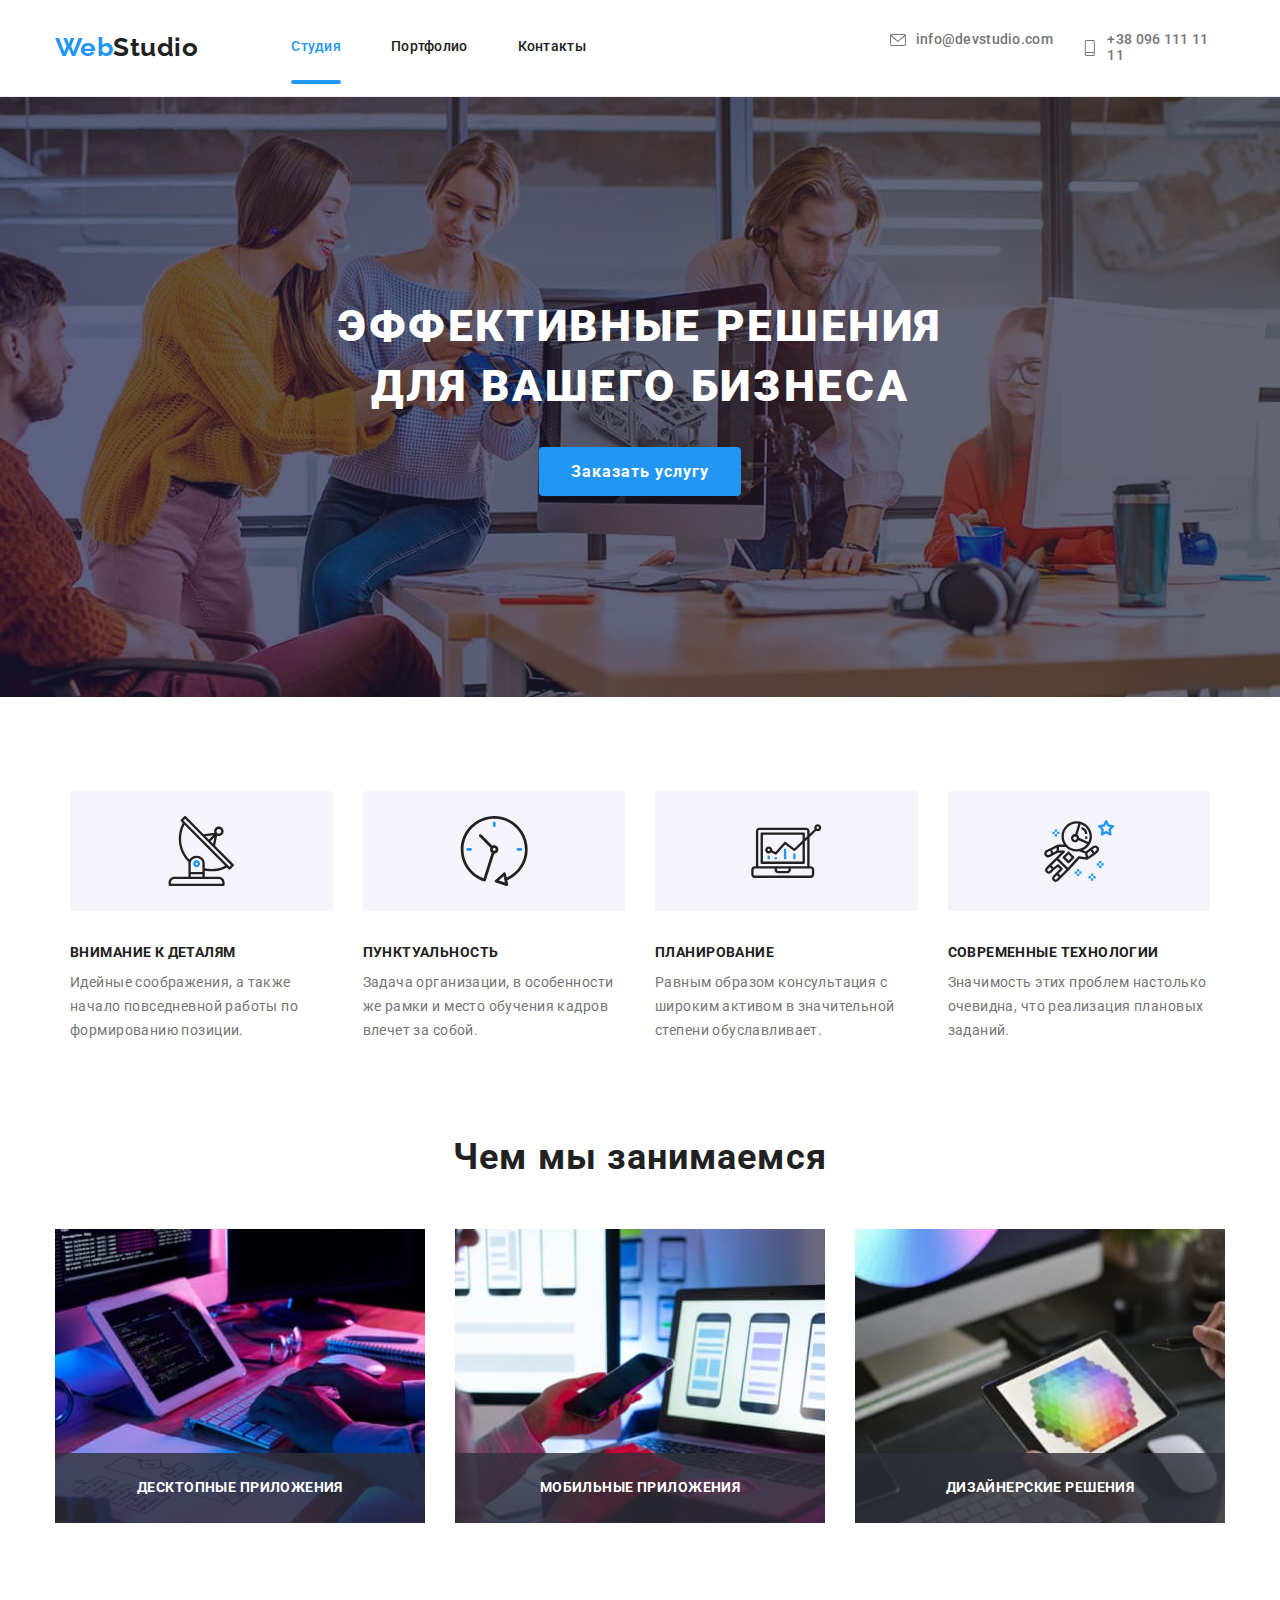
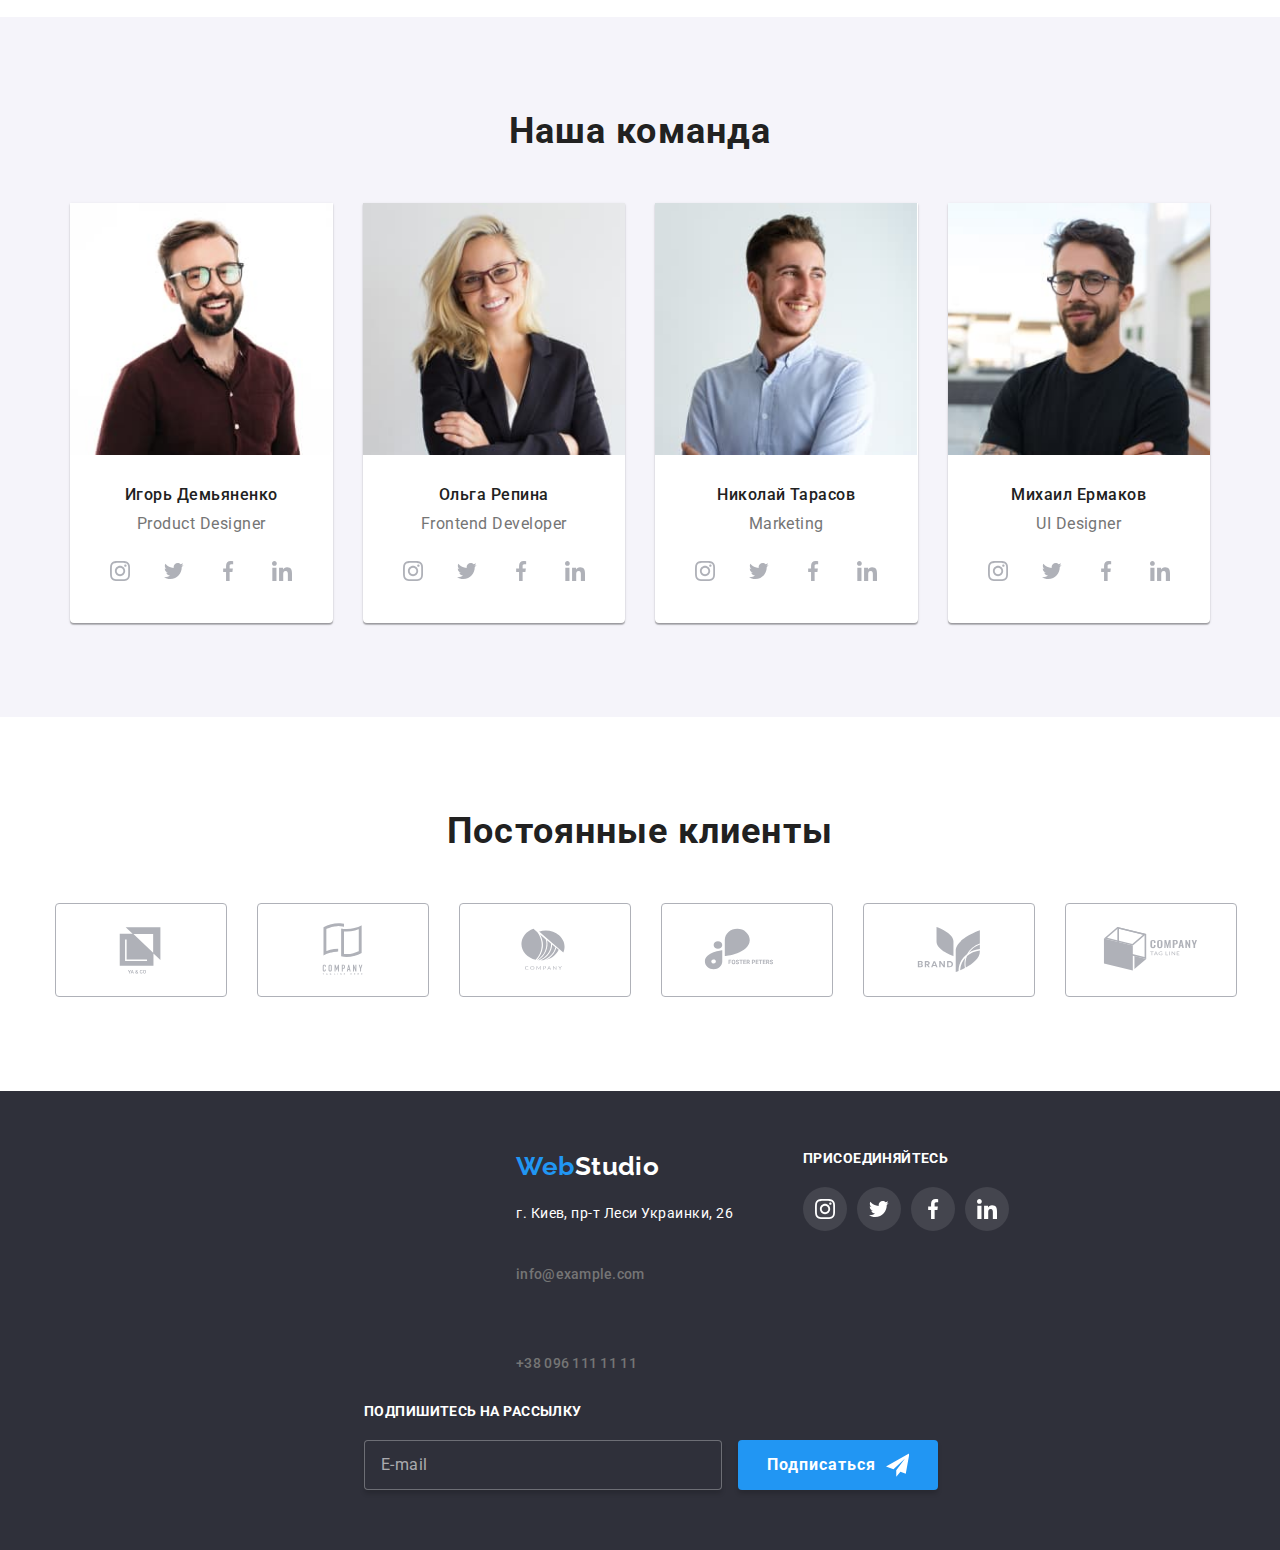
==== commit 03de4efc: "Вносит изменения" ====
--- a/index.html
+++ b/index.html
@@ -15,32 +15,55 @@
 </head>
 <body>
     <!--Шапка сайта-->
-   <header class="header">
-       <div class="container">
+    <header class="header">
+        <div class="container header__container">
             <a href="./index.html" class="logo header-logo" lang="en">Web<span class="logo--color-black">Studio</span></a>
 
-            <nav>
+            <button type="button" class="menu__button" data-menu-button aria-expanded="false" aria-controls="menu" aria-label="Menu">
+                <svg class="menu__icon" width="40" height="40" aria-label="Переключатель мобильного меню">
+                <use class="menu__burger" href="./images/icons.svg#icon-menu"></use>
+                <use class="menu__close" href="./images/icons.svg#icon-close"></use>
+                </svg>
+            </button>
+            <div class="menu" id="menu" data-menu>
+            <nav class="menu__nav">
                 <ul class="site-nav list">
                     <li class="site-nav__item"><a href="./index.html" class="site-nav__link site-nav__link--current">Студия</a></li>
                     <li class="site-nav__item"><a href="./portfolio.html" class="site-nav__link">Портфолио</a></li>
                     <li class="site-nav__item"><a href="#" class="site-nav__link">Контакты</a></li>
                 </ul>
             </nav>
-
+            <div class="menu__links">
             <ul class="contacts">
                 <li class="contacts__item">
-                    <a href="mailto:info@devstudio.com" class="contacts__link">
+                    <a href="tel:+380961111111" class="contacts__link contacts__tel">
+                    <svg class="contacts__icon" width="10" height="16"><use href="./images/icons.svg#icon-phone-icon"></use></svg>
+                    +38 096 111 11 11</a>
+                </li>
+                <li class="contacts__item">
+                    <a href="mailto:info@devstudio.com" class="contacts__link contacts__mail">
                     <svg class="contacts__icon" width="16" height="12"><use href="./images/icons.svg#icon-mail-icon"></use></svg>
                     info@devstudio.com</a>
                 </li>
-                <li class="contacts__item">
-                    <a href="tel:+380961111111" class="contacts__link">
-                    <svg class="contacts__icon" width="10" height="16"><use href="./images/icons.svg#icon-phone-icon"></use></svg>
-                    +38 096 111 11 11</a>
-                </li>
             </ul>
+            <ul class="header-social">
+                <li class="header-social__item">
+                  <a href="#" class="header-social__link" aria-label="Instagram">Instagram</a>
+                </li>
+                <li class="header-social__item">
+                  <a href="#" class="header-social__link" aria-label="Twitter">Twitter</a>
+                </li>
+                <li class="header-social__item">
+                  <a href="#" class="header-social__link" aria-label="Facebook">Facebook</a>
+                </li>
+                <li class="header-social__item">
+                  <a href="#" class="header-social__link" aria-label="LinkedIn">LinkedIn</a>
+                </li>
+              </ul>
+            </div>
+            </div>
         </div>
-   </header>
+    </header>
 
     <main>
 
@@ -512,5 +535,6 @@
     </div>
 
     <script src="./js/modal.js"></script>
+    <script src="./js/mobile-menu.js"></script>
 </body>
 </html>--- a/css/main.min.css
+++ b/css/main.min.css
@@ -1,2 +1,2 @@
-:root{--main-text-color: #757575;--title-text-color: #212121;--accent-color: #2196F3;--background-accent-color: #2F303A;--background-main-color:  #FFFFFF;--background-secondary-color: #F5F4FA;--card-set-gap: 30px;--icon-color: #AFB1B8}/*! modern-normalize v0.6.0 | MIT License | https://github.com/sindresorhus/modern-normalize */*,*::before,*::after{-webkit-box-sizing:border-box;box-sizing:border-box}:root{-moz-tab-size:4;-o-tab-size:4;tab-size:4}html{line-height:1.15;-webkit-text-size-adjust:100%}body{margin:0}body{font-family:system-ui,-apple-system,"Segoe UI",Roboto,Helvetica,Arial,sans-serif,"Apple Color Emoji","Segoe UI Emoji"}hr{height:0}abbr[title]{-webkit-text-decoration:underline dotted;text-decoration:underline dotted}b,strong{font-weight:bolder}code,kbd,samp,pre{font-family:SFMono-Regular, Consolas, "Liberation Mono", Menlo, monospace;font-size:1em}small{font-size:80%}sub,sup{font-size:75%;line-height:0;position:relative;vertical-align:baseline}sub{bottom:-0.25em}sup{top:-0.5em}button,input,optgroup,select,textarea{font-family:inherit;font-size:100%;line-height:1.15;margin:0}button,select{text-transform:none}button,[type="button"],[type="reset"],[type="submit"]{-webkit-appearance:button}button::-moz-focus-inner,[type="button"]::-moz-focus-inner,[type="reset"]::-moz-focus-inner,[type="submit"]::-moz-focus-inner{border-style:none;padding:0}button:-moz-focusring,[type="button"]:-moz-focusring,[type="reset"]:-moz-focusring,[type="submit"]:-moz-focusring{outline:1px dotted ButtonText}fieldset{padding:0.35em 0.75em 0.625em}legend{padding:0}progress{vertical-align:baseline}[type="number"]::-webkit-inner-spin-button,[type="number"]::-webkit-outer-spin-button{height:auto}[type="search"]{-webkit-appearance:textfield;outline-offset:-2px}[type="search"]::-webkit-search-decoration{-webkit-appearance:none}::-webkit-file-upload-button{-webkit-appearance:button;font:inherit}summary{display:list-item}*,*::before,*::after{padding:0;margin:0;-webkit-box-sizing:border-box;box-sizing:border-box}h1,h2,h3,h4,h5,h6,p{margin:0}img{display:block;max-width:100%;height:auto}a{text-decoration:none}ul li{list-style:none}button{border:none}body{font-family:'Roboto', sans-serif;color:var(--main-text-color);background-color:var(--background-main-color);letter-spacing:0.03em}@media screen and (min-width: 480px){.section{padding:60px 0}}@media screen and (min-width: 1200px){.section{padding:94px 0}}.container{padding:0 15px;margin:0 auto}@media screen and (min-width: 480px){.container{width:480px}}@media screen and (min-width: 768px){.container{width:768px}}@media screen and (min-width: 1200px){.container{width:1200px}}.section__title{color:var(--title-text-color);font-size:36px;font-weight:bold;line-height:1.16;letter-spacing:0.03em;display:-webkit-box;display:-webkit-flex;display:-ms-flexbox;display:flex;-webkit-box-pack:center;-webkit-justify-content:center;-ms-flex-pack:center;justify-content:center;margin-bottom:50px}.hidden-elem{width:1px;height:1px;overflow:hidden;opacity:0;margin-top:-1px}.header{border-bottom:1px solid #ECECEC;padding:24px 0}.logo{display:-webkit-box;display:-webkit-flex;display:-ms-flexbox;display:flex;-webkit-box-pack:center;-webkit-justify-content:center;-ms-flex-pack:center;justify-content:center;-webkit-box-align:center;-webkit-align-items:center;-ms-flex-align:center;align-items:center;font-family:Raleway;font-weight:bold;font-size:26px;line-height:1.19;color:var(--accent-color)}.logo--color-black{color:var(--title-text-color)}.logo--color-white{color:var(--background-main-color)}.header-logo{margin-right:93px}.site-nav__item{margin-right:50px}.site-nav__link{color:var(--title-text-color);font-size:14px;font-weight:500;line-height:1.14;letter-spacing:0.02em;display:inline-block;-webkit-transition-property:color;-o-transition-property:color;transition-property:color;-webkit-transition-duration:250ms;-o-transition-duration:250ms;transition-duration:250ms;-webkit-transition-timing-function:cubic-bezier(0.4, 0, 0.2, 1);-o-transition-timing-function:cubic-bezier(0.4, 0, 0.2, 1);transition-timing-function:cubic-bezier(0.4, 0, 0.2, 1)}.site-nav__link:hover,.site-nav__link:focus{color:var(--accent-color)}.site-nav__link--current{color:var(--accent-color)}.site-nav__link--current::after{content:"";display:block;width:100%;height:4px;-webkit-border-radius:2px;border-radius:2px;background-color:var(--accent-color);position:relative;top:25px;bottom:auto}.contacts{margin-left:auto}.contacts__item:not(:last-child){margin-right:30px}.contacts__link{color:var(--main-text-color);font-size:14px;font-weight:500;letter-spacing:0.02em;display:-webkit-inline-box;display:-webkit-inline-flex;display:-ms-inline-flexbox;display:inline-flex;-webkit-box-align:center;-webkit-align-items:center;-ms-flex-align:center;align-items:center;-webkit-transition-property:color;-o-transition-property:color;transition-property:color;-webkit-transition-duration:250ms;-o-transition-duration:250ms;transition-duration:250ms;-webkit-transition-timing-function:cubic-bezier(0.4, 0, 0.2, 1);-o-transition-timing-function:cubic-bezier(0.4, 0, 0.2, 1);transition-timing-function:cubic-bezier(0.4, 0, 0.2, 1);-webkit-transition-property:fill;-o-transition-property:fill;transition-property:fill;transition-duration:250ms;transition-timing-function:cubic-bezier(0.4, 0, 0.2, 1)}.contacts__link:hover,.contacts__link:focus{color:var(--accent-color);fill:var(--accent-color)}.contacts__icon{margin-right:10px}.hero{max-width:1600px;height:400px;margin-left:auto;margin-right:auto;background-image:-webkit-gradient(linear, left top, right top, from(rgba(33,38,94,0.4)), to(rgba(47,48,58,0.4))),url("../images/overlay-img.jpg");background-image:-webkit-linear-gradient(left, rgba(33,38,94,0.4), rgba(47,48,58,0.4)),url("../images/overlay-img.jpg");background-image:-o-linear-gradient(left, rgba(33,38,94,0.4), rgba(47,48,58,0.4)),url("../images/overlay-img.jpg");background-image:linear-gradient(to right, rgba(33,38,94,0.4), rgba(47,48,58,0.4)),url("../images/overlay-img.jpg");background-repeat:no-repeat;background-position:center;-webkit-background-size:cover;background-size:cover;background-color:var(--background-accent-color);display:-webkit-box;display:-webkit-flex;display:-ms-flexbox;display:flex;text-align:center;padding:118px 0}@media screen and (min-width: 1200px){.hero{height:600px;padding:200px 0}}.hero__title{color:var(--background-main-color);font-style:normal;font-weight:900;font-size:26px;line-height:1.62;letter-spacing:0.06em;text-transform:uppercase;text-align:center;margin-bottom:30px}@media screen and (min-width: 1200px){.hero__title{font-size:44px;line-height:1.36}}.submit{cursor:pointer;font-family:inherit;background-color:var(--accent-color);font-weight:bold;font-size:16px;line-height:1.87;letter-spacing:0.06em;color:var(--background-main-color);-webkit-box-shadow:0px 4px 4px rgba(0,0,0,0.15);box-shadow:0px 4px 4px rgba(0,0,0,0.15);-webkit-border-radius:4px;border-radius:4px;padding:10px 32px;-webkit-transition-property:background-color;-o-transition-property:background-color;transition-property:background-color;-webkit-transition-duration:250ms;-o-transition-duration:250ms;transition-duration:250ms;-webkit-transition-timing-function:cubic-bezier(0.4, 0, 0.2, 1);-o-transition-timing-function:cubic-bezier(0.4, 0, 0.2, 1);transition-timing-function:cubic-bezier(0.4, 0, 0.2, 1)}.submit:hover,.submit:focus{background-color:#188CE8}@media screen and (min-width: 1200px){.section-features{padding-bottom:0}}.features{margin-left:-webkit-calc(-1 * var(--card-set-gap));margin-left:calc(-1 * var(--card-set-gap));margin-top:-webkit-calc(-1 * var(--card-set-gap));margin-top:calc(-1 * var(--card-set-gap))}@media screen and (min-width: 768px){.features{display:-webkit-box;display:-webkit-flex;display:-ms-flexbox;display:flex;-webkit-flex-wrap:wrap;-ms-flex-wrap:wrap;flex-wrap:wrap}}@media screen and (min-width: 1200px){.features{display:-webkit-box;display:-webkit-flex;display:-ms-flexbox;display:flex;-webkit-justify-content:space-around;-ms-flex-pack:distribute;justify-content:space-around;-webkit-box-align:center;-webkit-align-items:center;-ms-flex-align:center;align-items:center;margin-left:0}}@media screen and (min-width: 480px){.features__item{margin-left:var(--card-set-gap);margin-top:var(--card-set-gap)}}@media screen and (min-width: 768px){.features__item{-webkit-flex-basis:-webkit-calc(100% / 2 - var(--card-set-gap));-ms-flex-preferred-size:calc(100% / 2 - var(--card-set-gap));flex-basis:calc(100% / 2 - var(--card-set-gap))}}@media screen and (min-width: 1200px){.features__item{-webkit-flex-basis:-webkit-calc(100% / 4 - var(--card-set-gap));-ms-flex-preferred-size:calc(100% / 4 - var(--card-set-gap));flex-basis:calc(100% / 4 - var(--card-set-gap));margin-left:0}}@media screen and (max-width: 767px){.features__item:not(:last-child){margin-bottom:var(--card-set-gap)}}.features__icon{width:100%;height:120px;background:var(--background-secondary-color);padding:25px 0;-webkit-border-radius:4px;border-radius:4px;margin-bottom:30px}.features__title{color:var(--title-text-color);font-weight:bold;font-size:14px;line-height:1.14;letter-spacing:0.03em;text-transform:uppercase;text-align:center;margin-bottom:10px}@media screen and (min-width: 768px){.features__title{text-align:start}}.features__desc{color:var(--main-text-color);font-size:14px;line-height:1.71;letter-spacing:0.03em}@media screen and (max-width: 1199px){.section-works{display:none}}.works{display:-webkit-box;display:-webkit-flex;display:-ms-flexbox;display:flex;-webkit-box-pack:justify;-webkit-justify-content:space-between;-ms-flex-pack:justify;justify-content:space-between;-webkit-box-align:center;-webkit-align-items:center;-ms-flex-align:center;align-items:center}.works__item{position:relative}.works__label{display:-webkit-box;display:-webkit-flex;display:-ms-flexbox;display:flex;-webkit-box-pack:center;-webkit-justify-content:center;-ms-flex-pack:center;justify-content:center;-webkit-box-align:center;-webkit-align-items:center;-ms-flex-align:center;align-items:center;position:absolute;bottom:0;width:370px;height:70px;background:rgba(47,48,58,0.8)}.works__description{color:var(--background-main-color);font-weight:bold;font-size:14px;line-height:1.14;letter-spacing:0.03em;text-transform:uppercase;text-align:center}.section-team{background-color:var(--background-secondary-color)}@media screen and (min-width: 768px){.team{display:-webkit-box;display:-webkit-flex;display:-ms-flexbox;display:flex;-webkit-flex-wrap:wrap;-ms-flex-wrap:wrap;flex-wrap:wrap;margin-left:-webkit-calc(-1 * var(--card-set-gap));margin-left:calc(-1 * var(--card-set-gap));margin-top:-webkit-calc(-1 * var(--card-set-gap));margin-top:calc(-1 * var(--card-set-gap))}}@media screen and (min-width: 1200px){.team{display:-webkit-box;display:-webkit-flex;display:-ms-flexbox;display:flex;-webkit-justify-content:space-around;-ms-flex-pack:distribute;justify-content:space-around;-webkit-box-align:center;-webkit-align-items:center;-ms-flex-align:center;align-items:center;margin-left:0}}@media screen and (min-width: 480px){.team__item{width:100%}}@media screen and (min-width: 768px){.team__item{-webkit-flex-basis:-webkit-calc(100% / 2 - var(--card-set-gap));-ms-flex-preferred-size:calc(100% / 2 - var(--card-set-gap));flex-basis:calc(100% / 2 - var(--card-set-gap));margin-left:var(--card-set-gap);margin-top:var(--card-set-gap)}}@media screen and (min-width: 1200px){.team__item{-webkit-flex-basis:-webkit-calc(100% / 4 - var(--card-set-gap));-ms-flex-preferred-size:calc(100% / 4 - var(--card-set-gap));flex-basis:calc(100% / 4 - var(--card-set-gap));margin-left:0}}@media screen and (max-width: 767px){.team__item:not(:last-child){margin-bottom:var(--card-set-gap)}}.team__card{background-color:var(--background-main-color);-webkit-box-shadow:0px 1px 3px rgba(0,0,0,0.12),0px 1px 1px rgba(0,0,0,0.14),0px 2px 1px rgba(0,0,0,0.2);box-shadow:0px 1px 3px rgba(0,0,0,0.12),0px 1px 1px rgba(0,0,0,0.14),0px 2px 1px rgba(0,0,0,0.2);-webkit-border-radius:0px 0px 4px 4px;border-radius:0px 0px 4px 4px}.team__label{padding:var(--card-set-gap) 0;text-align:center}.team__name{font-weight:500;font-size:16px;line-height:1.19;letter-spacing:0.03em;color:var(--title-text-color);margin-bottom:10px}.team__position{font-size:16px;line-height:1.19;letter-spacing:0.03em;color:var(--main-text-color)}.social-list{display:-webkit-box;display:-webkit-flex;display:-ms-flexbox;display:flex;-webkit-box-pack:center;-webkit-justify-content:center;-ms-flex-pack:center;justify-content:center;-webkit-box-align:center;-webkit-align-items:center;-ms-flex-align:center;align-items:center;margin-top:16px}.social-list__item:not(:last-child){margin-right:10px}.social-list__link{display:block;width:44px;height:44px;-webkit-border-radius:50%;border-radius:50%;background-color:var(--background-main-color);display:-webkit-box;display:-webkit-flex;display:-ms-flexbox;display:flex;-webkit-box-pack:center;-webkit-justify-content:center;-ms-flex-pack:center;justify-content:center;-webkit-box-align:center;-webkit-align-items:center;-ms-flex-align:center;align-items:center;-webkit-transition-property:background-color;-o-transition-property:background-color;transition-property:background-color;-webkit-transition-duration:250ms;-o-transition-duration:250ms;transition-duration:250ms;-webkit-transition-timing-function:cubic-bezier(0.4, 0, 0.2, 1);-o-transition-timing-function:cubic-bezier(0.4, 0, 0.2, 1);transition-timing-function:cubic-bezier(0.4, 0, 0.2, 1)}.social-list__link:hover,.social-list__link:focus{background-color:var(--accent-color)}.social-list__icon{width:20px;height:20px;fill:var(--icon-color);-webkit-transition-property:fill;-o-transition-property:fill;transition-property:fill;-webkit-transition-duration:250ms;-o-transition-duration:250ms;transition-duration:250ms;-webkit-transition-timing-function:cubic-bezier(0.4, 0, 0.2, 1);-o-transition-timing-function:cubic-bezier(0.4, 0, 0.2, 1);transition-timing-function:cubic-bezier(0.4, 0, 0.2, 1)}.social-list__link:hover .social-list__icon,.social-list__link:focus .social-list__icon{fill:var(--background-main-color)}@media screen and (min-width: 480px){.clients{display:-webkit-box;display:-webkit-flex;display:-ms-flexbox;display:flex;-webkit-flex-wrap:wrap;-ms-flex-wrap:wrap;flex-wrap:wrap;margin-left:-webkit-calc(-1 * var(--card-set-gap));margin-left:calc(-1 * var(--card-set-gap));margin-top:-webkit-calc(-1 * var(--card-set-gap));margin-top:calc(-1 * var(--card-set-gap))}}@media screen and (min-width: 1200px){.clients{display:-webkit-box;display:-webkit-flex;display:-ms-flexbox;display:flex;-webkit-justify-content:space-around;-ms-flex-pack:distribute;justify-content:space-around;-webkit-box-align:center;-webkit-align-items:center;-ms-flex-align:center;align-items:center;-webkit-flex-wrap:nowrap;-ms-flex-wrap:nowrap;flex-wrap:nowrap;margin-left:0}}@media screen and (min-width: 480px){.clients__item{-webkit-flex-basis:-webkit-calc(100% / 2 - var(--card-set-gap));-ms-flex-preferred-size:calc(100% / 2 - var(--card-set-gap));flex-basis:calc(100% / 2 - var(--card-set-gap));margin-left:var(--card-set-gap);margin-top:var(--card-set-gap)}}@media screen and (min-width: 768px){.clients__item{-webkit-flex-basis:-webkit-calc(100% / 3 - var(--card-set-gap));-ms-flex-preferred-size:calc(100% / 3 - var(--card-set-gap));flex-basis:calc(100% / 3 - var(--card-set-gap))}}@media screen and (min-width: 1200px){.clients__item{-webkit-flex-basis:-webkit-calc(100% / 6 - var(--card-set-gap));-ms-flex-preferred-size:calc(100% / 6 - var(--card-set-gap));flex-basis:calc(100% / 6 - var(--card-set-gap));margin-left:0}}@media screen and (min-width: 1200px){.clients__item:not(:last-child){margin-right:var(--card-set-gap)}}.clients__link{display:-webkit-box;display:-webkit-flex;display:-ms-flexbox;display:flex;-webkit-box-pack:center;-webkit-justify-content:center;-ms-flex-pack:center;justify-content:center;-webkit-box-align:center;-webkit-align-items:center;-ms-flex-align:center;align-items:center;padding:16px 32px;width:100%;height:100%;border:1px solid var(--icon-color);-webkit-box-sizing:border-box;box-sizing:border-box;-webkit-border-radius:4px;border-radius:4px;-webkit-transition-property:border;-o-transition-property:border;transition-property:border;-webkit-transition-duration:250ms;-o-transition-duration:250ms;transition-duration:250ms;-webkit-transition-timing-function:cubic-bezier(0.4, 0, 0.2, 1);-o-transition-timing-function:cubic-bezier(0.4, 0, 0.2, 1);transition-timing-function:cubic-bezier(0.4, 0, 0.2, 1)}.clients__link:hover,.clients__link:focus{border:1px solid var(--accent-color)}.clients__icon{width:106px;height:60px;fill:var(--icon-color);-webkit-transition-property:fill;-o-transition-property:fill;transition-property:fill;-webkit-transition-duration:250ms;-o-transition-duration:250ms;transition-duration:250ms;-webkit-transition-timing-function:cubic-bezier(0.4, 0, 0.2, 1);-o-transition-timing-function:cubic-bezier(0.4, 0, 0.2, 1);transition-timing-function:cubic-bezier(0.4, 0, 0.2, 1)}.clients__link:hover .clients__icon,.clients__link:focus .clients__icon{fill:var(--accent-color)}.footer{background-color:var(--background-accent-color);padding:60px 0}@media screen and (min-width: 1200px){.footer__container{display:-webkit-box;display:-webkit-flex;display:-ms-flexbox;display:flex;-webkit-box-align:baseline;-webkit-align-items:baseline;-ms-flex-align:baseline;align-items:baseline}}@media screen and (min-width: 768px){.footer__wrapper{display:-webkit-box;display:-webkit-flex;display:-ms-flexbox;display:flex;-webkit-box-pack:justify;-webkit-justify-content:space-between;-ms-flex-pack:justify;justify-content:space-between;-webkit-box-align:baseline;-webkit-align-items:baseline;-ms-flex-align:baseline;align-items:baseline}}.footer__address{display:-webkit-box;display:-webkit-flex;display:-ms-flexbox;display:flex;-webkit-box-pack:center;-webkit-justify-content:center;-ms-flex-pack:center;justify-content:center;-webkit-box-align:center;-webkit-align-items:center;-ms-flex-align:center;align-items:center;-webkit-box-orient:vertical;-webkit-box-direction:normal;-webkit-flex-direction:column;-ms-flex-direction:column;flex-direction:column;margin-left:auto}@media screen and (min-width: 768px){.footer__address{-webkit-justify-content:space-around;-ms-flex-pack:distribute;justify-content:space-around;-webkit-flex-wrap:wrap;-ms-flex-wrap:wrap;flex-wrap:wrap}}@media screen and (min-width: 1200px){.footer__address{-webkit-box-align:start;-webkit-align-items:flex-start;-ms-flex-align:start;align-items:flex-start}}.address{margin-top:20px}.address__list{font-style:normal;font-weight:normal;font-size:14px;line-height:1.71;color:var(--background-main-color);text-align:center}@media screen and (min-width: 1200px){.address__list{text-align:start}}.address__item:not(:last-child){margin-bottom:9px}.footer__logo{display:inline-block}.join{margin-top:60px}@media screen and (min-width: 768px){.join{margin-left:165px}}@media screen and (min-width: 1200px){.join{margin-left:70px}}.join__title,.subscribe__title{color:var(--background-main-color);font-weight:bold;font-size:14px;line-height:1.14;letter-spacing:0.03em;text-transform:uppercase;margin-bottom:20px;text-align:center}@media screen and (min-width: 1200px){.join__title,.subscribe__title{text-align:start}}.join__social-link{background-color:rgba(255,255,255,0.1);-webkit-transition-property:background-color;-o-transition-property:background-color;transition-property:background-color;-webkit-transition-duration:250ms;-o-transition-duration:250ms;transition-duration:250ms;-webkit-transition-timing-function:cubic-bezier(0.4, 0, 0.2, 1);-o-transition-timing-function:cubic-bezier(0.4, 0, 0.2, 1);transition-timing-function:cubic-bezier(0.4, 0, 0.2, 1)}.join__social-link:hover,.join__social-link:focus{background-color:var(--accent-color)}.join__icon{fill:var(--background-main-color)}.subscribe{margin-top:60px}@media screen and (min-width: 768px){.subscribe{margin:0 auto;max-width:450px}}@media screen and (min-width: 1200px){.subscribe{display:-webkit-box;display:-webkit-flex;display:-ms-flexbox;display:flex;-webkit-box-orient:vertical;-webkit-box-direction:normal;-webkit-flex-direction:column;-ms-flex-direction:column;flex-direction:column;margin-left:93px;max-width:100%}}@media screen and (min-width: 1200p){.subscribe__form{display:-webkit-inline-box;display:-webkit-inline-flex;display:-ms-inline-flexbox;display:inline-flex;-webkit-box-pack:center;-webkit-justify-content:center;-ms-flex-pack:center;justify-content:center;-webkit-box-align:center;-webkit-align-items:center;-ms-flex-align:center;align-items:center}}.subscribe__input{width:100%;height:50px;background-color:var(--background-accent-color);border:1px solid rgba(255,255,255,0.3);-webkit-box-sizing:border-box;box-sizing:border-box;-webkit-box-shadow:0px 4px 4px rgba(0,0,0,0.15);box-shadow:0px 4px 4px rgba(0,0,0,0.15);-webkit-border-radius:4px;border-radius:4px;padding:15px 16px;color:var(--background-main-color)}.subscribe__input::-webkit-input-placeholder{font-style:normal;font-weight:normal;font-size:16px;line-height:1.25;display:-webkit-box;display:-webkit-flex;display:flex;-webkit-box-align:center;-webkit-align-items:center;align-items:center;letter-spacing:0.03em;color:rgba(255,255,255,0.6)}.subscribe__input:-ms-input-placeholder{font-style:normal;font-weight:normal;font-size:16px;line-height:1.25;display:-ms-flexbox;display:flex;-ms-flex-align:center;align-items:center;letter-spacing:0.03em;color:rgba(255,255,255,0.6)}.subscribe__input::-ms-input-placeholder{font-style:normal;font-weight:normal;font-size:16px;line-height:1.25;display:-ms-flexbox;display:flex;-ms-flex-align:center;align-items:center;letter-spacing:0.03em;color:rgba(255,255,255,0.6)}.subscribe__input::placeholder{font-style:normal;font-weight:normal;font-size:16px;line-height:1.25;display:-webkit-box;display:-webkit-flex;display:-ms-flexbox;display:flex;-webkit-box-align:center;-webkit-align-items:center;-ms-flex-align:center;align-items:center;letter-spacing:0.03em;color:rgba(255,255,255,0.6)}@media screen and (min-width: 1200px){.subscribe__input{width:358px}}.subscribe__button{display:-webkit-inline-box;display:-webkit-inline-flex;display:-ms-inline-flexbox;display:inline-flex;-webkit-box-pack:center;-webkit-justify-content:center;-ms-flex-pack:center;justify-content:center;-webkit-box-align:center;-webkit-align-items:center;-ms-flex-align:center;align-items:center;width:200px;height:50px;cursor:pointer;font-family:inherit;background-color:var(--accent-color);-webkit-box-shadow:0px 4px 4px rgba(0,0,0,0.15);box-shadow:0px 4px 4px rgba(0,0,0,0.15);-webkit-border-radius:4px;border-radius:4px;padding:10px 29px;font-weight:bold;font-size:16px;line-height:1.87;letter-spacing:0.06em;color:var(--background-main-color);margin-top:20px;-webkit-transition-property:background-color;-o-transition-property:background-color;transition-property:background-color;-webkit-transition-duration:250ms;-o-transition-duration:250ms;transition-duration:250ms;-webkit-transition-timing-function:cubic-bezier(0.4, 0, 0.2, 1);-o-transition-timing-function:cubic-bezier(0.4, 0, 0.2, 1);transition-timing-function:cubic-bezier(0.4, 0, 0.2, 1)}@media screen and (min-width: 1200px){.subscribe__button{margin-left:12px}}.subscribe__button:hover,.subscribe__button:focus{background-color:#188CE8}.subscribe__icon{width:24px;height:24px;fill:var(--background-main-color);margin-left:10px}.filter{display:-webkit-box;display:-webkit-flex;display:-ms-flexbox;display:flex;-webkit-flex-wrap:wrap;-ms-flex-wrap:wrap;flex-wrap:wrap;margin-bottom:40px}@media screen and (min-width: 768px){.filter{display:-webkit-box;display:-webkit-flex;display:-ms-flexbox;display:flex;-webkit-box-pack:center;-webkit-justify-content:center;-ms-flex-pack:center;justify-content:center;-webkit-box-align:center;-webkit-align-items:center;-ms-flex-align:center;align-items:center;margin-bottom:15px}}@media screen and (min-width: 1200px){.filter{margin-bottom:35px}}.filter__button{cursor:pointer;font-family:inherit;font-weight:500;font-size:16px;line-height:1.62;letter-spacing:0.03em;color:var(--title-text-color);background-color:var(--background-secondary-color);-webkit-border-radius:4px;border-radius:4px;padding:6px 22px;-webkit-transition-property:color;-o-transition-property:color;transition-property:color;-webkit-transition-duration:250ms;-o-transition-duration:250ms;transition-duration:250ms;-webkit-transition-timing-function:cubic-bezier(0.4, 0, 0.2, 1);-o-transition-timing-function:cubic-bezier(0.4, 0, 0.2, 1);transition-timing-function:cubic-bezier(0.4, 0, 0.2, 1);-webkit-transition-property:background-color;-o-transition-property:background-color;transition-property:background-color;transition-duration:250ms;transition-timing-function:cubic-bezier(0.4, 0, 0.2, 1);-webkit-transition-property:-webkit-box-shadow;transition-property:-webkit-box-shadow;-o-transition-property:box-shadow;transition-property:box-shadow;transition-property:box-shadow, -webkit-box-shadow;transition-duration:250ms;transition-timing-function:cubic-bezier(0.4, 0, 0.2, 1)}.filter__button:hover,.filter__button:focus{color:var(--background-main-color);background-color:var(--accent-color);-webkit-box-shadow:0px 3px 1px rgba(0,0,0,0.1),0px 1px 2px rgba(0,0,0,0.08),0px 2px 2px rgba(0,0,0,0.12);box-shadow:0px 3px 1px rgba(0,0,0,0.1),0px 1px 2px rgba(0,0,0,0.08),0px 2px 2px rgba(0,0,0,0.12)}.filter__item{margin-bottom:15px}.filter__item:not(:last-child){margin-right:8px}@media screen and (min-width: 768px){.portfolio{display:-webkit-box;display:-webkit-flex;display:-ms-flexbox;display:flex;-webkit-flex-wrap:wrap;-ms-flex-wrap:wrap;flex-wrap:wrap;margin-left:-webkit-calc(-1 * var(--card-set-gap));margin-left:calc(-1 * var(--card-set-gap));margin-top:-webkit-calc(-1 * var(--card-set-gap));margin-top:calc(-1 * var(--card-set-gap))}}.portfolio__item{background-color:var(--background-main-color);-webkit-transition-property:-webkit-box-shadow;transition-property:-webkit-box-shadow;-o-transition-property:box-shadow;transition-property:box-shadow;transition-property:box-shadow, -webkit-box-shadow;-webkit-transition-duration:250ms;-o-transition-duration:250ms;transition-duration:250ms;-webkit-transition-timing-function:cubic-bezier(0.4, 0, 0.2, 1);-o-transition-timing-function:cubic-bezier(0.4, 0, 0.2, 1);transition-timing-function:cubic-bezier(0.4, 0, 0.2, 1)}@media screen and (min-width: 480px){.portfolio__item{width:100%}}@media screen and (min-width: 768px){.portfolio__item{-webkit-flex-basis:-webkit-calc(100% / 2 - var(--card-set-gap));-ms-flex-preferred-size:calc(100% / 2 - var(--card-set-gap));flex-basis:calc(100% / 2 - var(--card-set-gap));margin-left:var(--card-set-gap);margin-top:var(--card-set-gap)}}@media screen and (min-width: 1200px){.portfolio__item{-webkit-flex-basis:-webkit-calc(100% / 3 - var(--card-set-gap));-ms-flex-preferred-size:calc(100% / 3 - var(--card-set-gap));flex-basis:calc(100% / 3 - var(--card-set-gap));margin-left:var(--card-set-gap);margin-top:var(--card-set-gap)}}.portfolio__item:hover,.portfolio__item:focus{-webkit-box-shadow:0px 1px 1px rgba(0,0,0,0.12),0px 4px 4px rgba(0,0,0,0.06),1px 4px 6px rgba(0,0,0,0.16);box-shadow:0px 1px 1px rgba(0,0,0,0.12),0px 4px 4px rgba(0,0,0,0.06),1px 4px 6px rgba(0,0,0,0.16)}.product__thumb{position:relative;overflow:hidden}.product__overlay{position:absolute;top:0;left:0;width:100%;height:100%;background-color:rgba(33,150,243,0.9);-webkit-transform:translatey(100%);-ms-transform:translatey(100%);transform:translatey(100%);-webkit-transition:-webkit-transform 250ms ease;transition:-webkit-transform 250ms ease;-o-transition:transform 250ms ease;transition:transform 250ms ease;transition:transform 250ms ease, -webkit-transform 250ms ease}.portfolio__link:hover .product__overlay,.portfolio__link:focus .product__overlay{-webkit-transform:translatey(0);-ms-transform:translatey(0);transform:translatey(0)}.product__text{padding:63px 24px;margin:0;font-size:18px;line-height:1.55;letter-spacing:0.03em;color:var(--background-main-color)}.product__label{padding:20px 24px;border:1px solid #EEEEEE;border-top:transparent;-webkit-box-sizing:border-box;box-sizing:border-box}.product__title{font-weight:bold;font-size:18px;font-size:18px;line-height:2;letter-spacing:0.06em;color:var(--title-text-color);margin-bottom:4px}.product__desc{font-size:16px;line-height:1.87;color:var(--main-text-color)}.backdrop{position:fixed;top:0;left:0;width:100%;height:100%;background-color:rgba(0,0,0,0.2);opacity:1;-webkit-transition-property:opacity;-o-transition-property:opacity;transition-property:opacity;-webkit-transition-duration:250ms;-o-transition-duration:250ms;transition-duration:250ms;-webkit-transition-timing-function:cubic-bezier(0.4, 0, 0.2, 1);-o-transition-timing-function:cubic-bezier(0.4, 0, 0.2, 1);transition-timing-function:cubic-bezier(0.4, 0, 0.2, 1)}.backdrop.is-hidden{opacity:0;pointer-events:none}.backdrop.is-hidden .modal{-webkit-transform:translate(-50%, -50%) scale(1.1);-ms-transform:translate(-50%, -50%) scale(1.1);transform:translate(-50%, -50%) scale(1.1)}.modal{position:absolute;top:50%;left:50%;-webkit-transform:translate(-50%, -50%);-ms-transform:translate(-50%, -50%);transform:translate(-50%, -50%);width:528px;height:581px;-webkit-transform:translate(-50%, -50%) scale(1);-ms-transform:translate(-50%, -50%) scale(1);transform:translate(-50%, -50%) scale(1);-webkit-transition:-webkit-transform 250ms cubic-bezier(0.4, 0, 0.2, 1);transition:-webkit-transform 250ms cubic-bezier(0.4, 0, 0.2, 1);-o-transition:transform 250ms cubic-bezier(0.4, 0, 0.2, 1);transition:transform 250ms cubic-bezier(0.4, 0, 0.2, 1);transition:transform 250ms cubic-bezier(0.4, 0, 0.2, 1), -webkit-transform 250ms cubic-bezier(0.4, 0, 0.2, 1);background-color:var(--background-main-color);-webkit-box-shadow:0px 1px 3px rgba(0,0,0,0.12),0px 1px 1px rgba(0,0,0,0.14),0px 2px 1px rgba(0,0,0,0.2);box-shadow:0px 1px 3px rgba(0,0,0,0.12),0px 1px 1px rgba(0,0,0,0.14),0px 2px 1px rgba(0,0,0,0.2);-webkit-border-radius:4px;border-radius:4px;padding:40px}.close{position:absolute;top:8px;right:8px;display:block;width:30px;height:30px;-webkit-border-radius:50%;border-radius:50%;background-color:var(--background-main-color);border:1px solid rgba(0,0,0,0.1);cursor:pointer}.close__icon{width:11px;height:11px;fill:#000000;-webkit-transition-property:fill;-o-transition-property:fill;transition-property:fill;-webkit-transition-duration:250ms;-o-transition-duration:250ms;transition-duration:250ms;-webkit-transition-timing-function:cubic-bezier(0.4, 0, 0.2, 1);-o-transition-timing-function:cubic-bezier(0.4, 0, 0.2, 1);transition-timing-function:cubic-bezier(0.4, 0, 0.2, 1)}.close:hover .close__icon,.close:focus .close__icon{fill:var(--accent-color)}.form{display:-webkit-box;display:-webkit-flex;display:-ms-flexbox;display:flex;-webkit-box-orient:vertical;-webkit-box-direction:normal;-webkit-flex-direction:column;-ms-flex-direction:column;flex-direction:column}.form__title{font-weight:bold;font-size:20px;line-height:1.15;letter-spacing:0.03em;color:var(--title-text-color);text-align:center;margin-bottom:12px}.form__field{position:relative;margin-bottom:10px;height:100%}.form__label{font-style:normal;font-weight:normal;font-size:12px;line-height:1.16;letter-spacing:0.01em;color:var(--main-text-color);margin-bottom:4px}.form__input,.form__textarea{width:100%;border:1px solid rgba(33,33,33,0.2);-webkit-box-sizing:border-box;box-sizing:border-box;-webkit-border-radius:4px;border-radius:4px}.form__input:focus,.form__input:focus,.form__textarea:focus,.form__textarea:focus{outline-color:var(--accent-color);border:1px solid #2196F3}.form__input{display:-webkit-box;display:-webkit-flex;display:-ms-flexbox;display:flex;-webkit-box-align:center;-webkit-align-items:center;-ms-flex-align:center;align-items:center;height:40px;padding:14px;padding-left:42px}.form__icon{position:absolute;top:50%;-webkit-transform:translateY(25%);-ms-transform:translateY(25%);transform:translateY(25%);left:12px;fill:var(--title-text-color);-webkit-transition-property:fill;-o-transition-property:fill;transition-property:fill;-webkit-transition-duration:250ms;-o-transition-duration:250ms;transition-duration:250ms;-webkit-transition-timing-function:cubic-bezier(0.4, 0, 0.2, 1);-o-transition-timing-function:cubic-bezier(0.4, 0, 0.2, 1);transition-timing-function:cubic-bezier(0.4, 0, 0.2, 1)}.form__input:focus+.form__icon,.form__textarea:focus+.form__icon{fill:var(--accent-color)}.form__textarea{height:120px;resize:none;padding:12px 16px}.form__textarea::-webkit-input-placeholder{font-style:normal;font-weight:normal;font-size:12px;line-height:1.16;letter-spacing:0.01em;color:rgba(117,117,117,0.5)}.form__textarea:-ms-input-placeholder{font-style:normal;font-weight:normal;font-size:12px;line-height:1.16;letter-spacing:0.01em;color:rgba(117,117,117,0.5)}.form__textarea::-ms-input-placeholder{font-style:normal;font-weight:normal;font-size:12px;line-height:1.16;letter-spacing:0.01em;color:rgba(117,117,117,0.5)}.form__textarea::placeholder{font-style:normal;font-weight:normal;font-size:12px;line-height:1.16;letter-spacing:0.01em;color:rgba(117,117,117,0.5)}.form__field--comment{margin-bottom:20px}.form__checkbox{position:relative;display:-webkit-inline-box;display:-webkit-inline-flex;display:-ms-inline-flexbox;display:inline-flex;-webkit-box-pack:center;-webkit-justify-content:center;-ms-flex-pack:center;justify-content:center;-webkit-box-align:center;-webkit-align-items:center;-ms-flex-align:center;align-items:center;margin-bottom:30px;width:100%}.checkbox__terms{font-style:normal;font-weight:normal;font-size:14px;line-height:1.71;letter-spacing:0.03em;color:var(--main-text-color)}.checkbox__terms::before{content:"";display:-webkit-inline-box;display:-webkit-inline-flex;display:-ms-inline-flexbox;display:inline-flex;text-align:center;width:16px;height:15px;border:2px solid var(--title-text-color);-webkit-border-radius:2px;border-radius:2px;margin-right:7px}.checkbox__terms .terms-link{color:var(--accent-color);-webkit-text-decoration:underline solid;text-decoration:underline solid}.checkbox{position:absolute;top:3px;left:12px;width:16px;height:15px;-moz-appearance:none;-webkit-appearance:none;appearance:none}.checkbox:focus{outline-color:var(--accent-color);border:2px solid #2196F3;-webkit-border-radius:2px;border-radius:2px}.checkbox__icon{position:absolute;top:3px;left:12px;opacity:0;pointer-events:none;background-color:var(--accent-color);fill:var(--background-main-color);border:2px solid #2196F3;-webkit-border-radius:2px;border-radius:2px}.checkbox:checked+.checkbox__icon{opacity:1;-webkit-transition:opacity 250ms cubic-bezier(0.4, 0, 0.2, 1);-o-transition:opacity 250ms cubic-bezier(0.4, 0, 0.2, 1);transition:opacity 250ms cubic-bezier(0.4, 0, 0.2, 1);-webkit-background-origin:border-box;background-origin:border-box}.checkbox__button{margin:0 auto}
+:root{--main-text-color: #757575;--title-text-color: #212121;--accent-color: #2196F3;--background-accent-color: #2F303A;--background-main-color:  #FFFFFF;--background-secondary-color: #F5F4FA;--card-set-gap: 30px;--icon-color: #AFB1B8}/*! modern-normalize v0.6.0 | MIT License | https://github.com/sindresorhus/modern-normalize */*,*::before,*::after{-webkit-box-sizing:border-box;box-sizing:border-box}:root{-moz-tab-size:4;-o-tab-size:4;tab-size:4}html{line-height:1.15;-webkit-text-size-adjust:100%}body{margin:0}body{font-family:system-ui,-apple-system,"Segoe UI",Roboto,Helvetica,Arial,sans-serif,"Apple Color Emoji","Segoe UI Emoji"}hr{height:0}abbr[title]{-webkit-text-decoration:underline dotted;text-decoration:underline dotted}b,strong{font-weight:bolder}code,kbd,samp,pre{font-family:SFMono-Regular, Consolas, "Liberation Mono", Menlo, monospace;font-size:1em}small{font-size:80%}sub,sup{font-size:75%;line-height:0;position:relative;vertical-align:baseline}sub{bottom:-0.25em}sup{top:-0.5em}button,input,optgroup,select,textarea{font-family:inherit;font-size:100%;line-height:1.15;margin:0}button,select{text-transform:none}button,[type="button"],[type="reset"],[type="submit"]{-webkit-appearance:button}button::-moz-focus-inner,[type="button"]::-moz-focus-inner,[type="reset"]::-moz-focus-inner,[type="submit"]::-moz-focus-inner{border-style:none;padding:0}button:-moz-focusring,[type="button"]:-moz-focusring,[type="reset"]:-moz-focusring,[type="submit"]:-moz-focusring{outline:1px dotted ButtonText}fieldset{padding:0.35em 0.75em 0.625em}legend{padding:0}progress{vertical-align:baseline}[type="number"]::-webkit-inner-spin-button,[type="number"]::-webkit-outer-spin-button{height:auto}[type="search"]{-webkit-appearance:textfield;outline-offset:-2px}[type="search"]::-webkit-search-decoration{-webkit-appearance:none}::-webkit-file-upload-button{-webkit-appearance:button;font:inherit}summary{display:list-item}*,*::before,*::after{padding:0;margin:0;-webkit-box-sizing:border-box;box-sizing:border-box}h1,h2,h3,h4,h5,h6,p{margin:0}img{display:block;max-width:100%;height:auto}a{text-decoration:none}ul li{list-style:none}button{border:none}body{font-family:'Roboto', sans-serif;color:var(--main-text-color);background-color:var(--background-main-color);letter-spacing:0.03em}@media screen and (min-width: 480px){.section{padding:60px 0}}@media screen and (min-width: 1200px){.section{padding:94px 0}}.container{padding:0 15px;margin:0 auto}@media screen and (min-width: 480px){.container{width:480px}}@media screen and (min-width: 768px){.container{width:768px}}@media screen and (min-width: 1200px){.container{width:1200px}}.section__title{color:var(--title-text-color);font-size:36px;font-weight:bold;line-height:1.16;letter-spacing:0.03em;display:-webkit-box;display:-webkit-flex;display:-ms-flexbox;display:flex;-webkit-box-pack:center;-webkit-justify-content:center;-ms-flex-pack:center;justify-content:center;margin-bottom:50px}.hidden-elem{width:1px;height:1px;overflow:hidden;opacity:0;margin-top:-1px}.header{display:-webkit-box;display:-webkit-flex;display:-ms-flexbox;display:flex;border-bottom:1px solid #ECECEC}.header__container{display:-webkit-box;display:-webkit-flex;display:-ms-flexbox;display:flex;-webkit-box-pack:justify;-webkit-justify-content:space-between;-ms-flex-pack:justify;justify-content:space-between;-webkit-box-align:center;-webkit-align-items:center;-ms-flex-align:center;align-items:center;position:relative}@media screen and (min-width: 768px){.header__container{-webkit-box-pack:start;-webkit-justify-content:flex-start;-ms-flex-pack:start;justify-content:flex-start}}.logo{margin:0;font-family:Raleway;font-weight:bold;font-size:26px;line-height:1.19;color:var(--accent-color)}.logo--color-black{color:var(--title-text-color)}.logo--color-white{color:var(--background-main-color)}.header-logo{padding:16px 0}@media screen and (min-width: 768px){.header-logo{padding:26px 0;position:static;margin-right:88px}}@media screen and (min-width: 1200px){.header-logo{padding:24px 0;margin-right:93px}}.site-nav{display:block}@media screen and (min-width: 768px){.site-nav{display:-webkit-box;display:-webkit-flex;display:-ms-flexbox;display:flex;-webkit-box-pack:justify;-webkit-justify-content:space-between;-ms-flex-pack:justify;justify-content:space-between}}.site-nav__item{margin-bottom:32px}@media screen and (min-width: 768px){.site-nav__item{margin-top:31px}}@media screen and (min-width: 768px){.site-nav__item:not(:last-child){margin-bottom:31px;margin-right:50px}}@media screen and (min-width: 1200px){.site-nav__item{margin-top:0;margin-bottom:0;padding:0}.site-nav__item:not(:last-child){margin-right:50px;margin-bottom:0}}.site-nav__link{color:var(--title-text-color);font-size:40px;line-height:1.17;font-weight:500;letter-spacing:0.02em;display:inline-block;-webkit-transition-property:color;-o-transition-property:color;transition-property:color;-webkit-transition-duration:250ms;-o-transition-duration:250ms;transition-duration:250ms;-webkit-transition-timing-function:cubic-bezier(0.4, 0, 0.2, 1);-o-transition-timing-function:cubic-bezier(0.4, 0, 0.2, 1);transition-timing-function:cubic-bezier(0.4, 0, 0.2, 1)}.site-nav__link:hover,.site-nav__link:focus{color:var(--accent-color)}@media screen and (min-width: 768px){.site-nav__link{position:relative;font-size:14px;line-height:1.14}}.site-nav__link--current{color:var(--accent-color)}@media screen and (min-width: 768px){.site-nav__link--current::after{content:"";display:block;width:100%;height:4px;-webkit-border-radius:2px;border-radius:2px;background-color:var(--accent-color);position:relative;top:25px;bottom:auto}}.contacts{margin-left:auto;display:-webkit-box;display:-webkit-flex;display:-ms-flexbox;display:flex;-webkit-box-orient:vertical;-webkit-box-direction:normal;-webkit-flex-direction:column;-ms-flex-direction:column;flex-direction:column}@media screen and (min-width: 768px){.contacts{-webkit-box-orient:vertical;-webkit-box-direction:reverse;-webkit-flex-direction:column-reverse;-ms-flex-direction:column-reverse;flex-direction:column-reverse}}@media screen and (min-width: 1200px){.contacts{-webkit-box-orient:horizontal;-webkit-box-direction:reverse;-webkit-flex-direction:row-reverse;-ms-flex-direction:row-reverse;flex-direction:row-reverse}}.contacts__item:not(:last-child){margin-bottom:32px}@media screen and (min-width: 768px){.contacts__item{margin:0}.contacts__item:not(:last-child){margin-top:10px;margin-bottom:0}}@media screen and (min-width: 1200px){.contacts__item:not(:last-child){margin-top:0;margin-left:29px}}.contacts__tel{font-weight:500;font-size:34px;line-height:1.17;letter-spacing:0.02em;color:var(--accent-color)}.contacts__mail{font-weight:500;font-size:24px;line-height:1.16;letter-spacing:0.02em;color:var(--main-text-color)}@media screen and (min-width: 768px){.contacts__link{color:var(--main-text-color);font-size:14px;font-weight:500;letter-spacing:0.02em;display:-webkit-inline-box;display:-webkit-inline-flex;display:-ms-inline-flexbox;display:inline-flex;-webkit-box-align:center;-webkit-align-items:center;-ms-flex-align:center;align-items:center;-webkit-transition-property:color;-o-transition-property:color;transition-property:color;-webkit-transition-duration:250ms;-o-transition-duration:250ms;transition-duration:250ms;-webkit-transition-timing-function:cubic-bezier(0.4, 0, 0.2, 1);-o-transition-timing-function:cubic-bezier(0.4, 0, 0.2, 1);transition-timing-function:cubic-bezier(0.4, 0, 0.2, 1);-webkit-transition-property:fill;-o-transition-property:fill;transition-property:fill;transition-duration:250ms;transition-timing-function:cubic-bezier(0.4, 0, 0.2, 1)}.contacts__link:hover,.contacts__link:focus{color:var(--accent-color);fill:var(--accent-color)}}@media screen and (min-width: 1200px){.contacts__link{font-weight:500;font-size:14px;line-height:1.14;letter-spacing:0.02em;padding:32px 0}}.contacts__icon{display:none}@media screen and (min-width: 768px){.contacts__icon{fill:currentColor;margin-right:8px;display:block;width:14px;height:14px}}@media screen and (min-width: 1200px){.contacts__icon{width:16px;height:16px;margin-right:10px}}.header-social{display:-webkit-box;display:-webkit-flex;display:-ms-flexbox;display:flex;-webkit-flex-wrap:wrap;-ms-flex-wrap:wrap;flex-wrap:wrap;margin-top:64px}@media screen and (min-width: 768px){.header-social{display:none}}.header-social__item:not(:last-child){margin-right:10px;padding-right:10px;border-right:1px solid rgba(33,33,33,0.2)}.header-social__link{font-weight:500;font-size:18px;line-height:1.22;letter-spacing:0.02em;color:var(--accent-color)}.hero{max-width:1600px;height:400px;margin-left:auto;margin-right:auto;background-image:-webkit-gradient(linear, left top, right top, from(rgba(33,38,94,0.4)), to(rgba(47,48,58,0.4))),url("../images/hero/img_mobile_480.jpg");background-image:-webkit-linear-gradient(left, rgba(33,38,94,0.4), rgba(47,48,58,0.4)),url("../images/hero/img_mobile_480.jpg");background-image:-o-linear-gradient(left, rgba(33,38,94,0.4), rgba(47,48,58,0.4)),url("../images/hero/img_mobile_480.jpg");background-image:linear-gradient(to right, rgba(33,38,94,0.4), rgba(47,48,58,0.4)),url("../images/hero/img_mobile_480.jpg");background-repeat:no-repeat;background-position:center;-webkit-background-size:cover;background-size:cover;background-color:var(--background-accent-color);display:-webkit-box;display:-webkit-flex;display:-ms-flexbox;display:flex;text-align:center;padding:118px 0}@media screen and (min-device-pixel-ratio: 2), screen and (-webkit-min-device-pixel-ratio: 2), screen and (-o-min-device-pixel-ratio: 2/1), screen and (min-resolution: 192dpi), screen and (min-resolution: 2dppx){.hero{background-image:-webkit-gradient(linear, left top, right top, from(rgba(33,38,94,0.4)), to(rgba(47,48,58,0.4))),url("../images/hero/img_mobile_480@2x.jpg");background-image:-webkit-linear-gradient(left, rgba(33,38,94,0.4), rgba(47,48,58,0.4)),url("../images/hero/img_mobile_480@2x.jpg");background-image:-o-linear-gradient(left, rgba(33,38,94,0.4), rgba(47,48,58,0.4)),url("../images/hero/img_mobile_480@2x.jpg");background-image:linear-gradient(to right, rgba(33,38,94,0.4), rgba(47,48,58,0.4)),url("../images/hero/img_mobile_480@2x.jpg")}}@media screen and (min-width: 768px){.hero{background-image:-webkit-gradient(linear, left top, right top, from(rgba(33,38,94,0.4)), to(rgba(47,48,58,0.4))),url("../images/hero/img_tablet_768.jpg");background-image:-webkit-linear-gradient(left, rgba(33,38,94,0.4), rgba(47,48,58,0.4)),url("../images/hero/img_tablet_768.jpg");background-image:-o-linear-gradient(left, rgba(33,38,94,0.4), rgba(47,48,58,0.4)),url("../images/hero/img_tablet_768.jpg");background-image:linear-gradient(to right, rgba(33,38,94,0.4), rgba(47,48,58,0.4)),url("../images/hero/img_tablet_768.jpg")}}@media screen and (min-width: 768px) and (min-device-pixel-ratio: 2), screen and (min-width: 768px) and (-webkit-min-device-pixel-ratio: 2), screen and (min-width: 768px) and (-o-min-device-pixel-ratio: 2/1), screen and (min-width: 768px) and (min-resolution: 192dpi), screen and (min-width: 768px) and (min-resolution: 2dppx){.hero{background-image:-webkit-gradient(linear, left top, right top, from(rgba(33,38,94,0.4)), to(rgba(47,48,58,0.4))),url("../images/hero/img_tablet_768@2x.jpg");background-image:-webkit-linear-gradient(left, rgba(33,38,94,0.4), rgba(47,48,58,0.4)),url("../images/hero/img_tablet_768@2x.jpg");background-image:-o-linear-gradient(left, rgba(33,38,94,0.4), rgba(47,48,58,0.4)),url("../images/hero/img_tablet_768@2x.jpg");background-image:linear-gradient(to right, rgba(33,38,94,0.4), rgba(47,48,58,0.4)),url("../images/hero/img_tablet_768@2x.jpg")}}@media screen and (min-width: 1200px){.hero{background-image:-webkit-gradient(linear, left top, right top, from(rgba(33,38,94,0.4)), to(rgba(47,48,58,0.4))),url("../images/hero/img_desktop_1600.jpg");background-image:-webkit-linear-gradient(left, rgba(33,38,94,0.4), rgba(47,48,58,0.4)),url("../images/hero/img_desktop_1600.jpg");background-image:-o-linear-gradient(left, rgba(33,38,94,0.4), rgba(47,48,58,0.4)),url("../images/hero/img_desktop_1600.jpg");background-image:linear-gradient(to right, rgba(33,38,94,0.4), rgba(47,48,58,0.4)),url("../images/hero/img_desktop_1600.jpg")}}@media screen and (min-width: 1200px) and (min-device-pixel-ratio: 2), screen and (min-width: 1200px) and (-webkit-min-device-pixel-ratio: 2), screen and (min-width: 1200px) and (-o-min-device-pixel-ratio: 2/1), screen and (min-width: 1200px) and (min-resolution: 192dpi), screen and (min-width: 1200px) and (min-resolution: 2dppx){.hero{background-image:-webkit-gradient(linear, left top, right top, from(rgba(33,38,94,0.4)), to(rgba(47,48,58,0.4))),url("../images/hero/img_desktop_1600@2x.jpg");background-image:-webkit-linear-gradient(left, rgba(33,38,94,0.4), rgba(47,48,58,0.4)),url("../images/hero/img_desktop_1600@2x.jpg");background-image:-o-linear-gradient(left, rgba(33,38,94,0.4), rgba(47,48,58,0.4)),url("../images/hero/img_desktop_1600@2x.jpg");background-image:linear-gradient(to right, rgba(33,38,94,0.4), rgba(47,48,58,0.4)),url("../images/hero/img_desktop_1600@2x.jpg")}}@media screen and (min-width: 1200px){.hero{height:600px;padding:200px 0}}.hero__title{color:var(--background-main-color);font-style:normal;font-weight:900;font-size:26px;line-height:1.62;letter-spacing:0.06em;text-transform:uppercase;text-align:center;margin-bottom:30px}@media screen and (min-width: 1200px){.hero__title{font-size:44px;line-height:1.36}}.submit{cursor:pointer;font-family:inherit;background-color:var(--accent-color);font-weight:bold;font-size:16px;line-height:1.87;letter-spacing:0.06em;color:var(--background-main-color);-webkit-box-shadow:0px 4px 4px rgba(0,0,0,0.15);box-shadow:0px 4px 4px rgba(0,0,0,0.15);-webkit-border-radius:4px;border-radius:4px;padding:10px 32px;-webkit-transition-property:background-color;-o-transition-property:background-color;transition-property:background-color;-webkit-transition-duration:250ms;-o-transition-duration:250ms;transition-duration:250ms;-webkit-transition-timing-function:cubic-bezier(0.4, 0, 0.2, 1);-o-transition-timing-function:cubic-bezier(0.4, 0, 0.2, 1);transition-timing-function:cubic-bezier(0.4, 0, 0.2, 1)}.submit:hover,.submit:focus{background-color:#188CE8}@media screen and (min-width: 1200px){.section-features{padding-bottom:0}}.features{margin-left:-webkit-calc(-1 * var(--card-set-gap));margin-left:calc(-1 * var(--card-set-gap));margin-top:-webkit-calc(-1 * var(--card-set-gap));margin-top:calc(-1 * var(--card-set-gap))}@media screen and (min-width: 768px){.features{display:-webkit-box;display:-webkit-flex;display:-ms-flexbox;display:flex;-webkit-flex-wrap:wrap;-ms-flex-wrap:wrap;flex-wrap:wrap}}@media screen and (min-width: 1200px){.features{display:-webkit-box;display:-webkit-flex;display:-ms-flexbox;display:flex;-webkit-justify-content:space-around;-ms-flex-pack:distribute;justify-content:space-around;-webkit-box-align:center;-webkit-align-items:center;-ms-flex-align:center;align-items:center;margin-left:0}}@media screen and (min-width: 480px){.features__item{margin-left:var(--card-set-gap);margin-top:var(--card-set-gap)}}@media screen and (min-width: 768px){.features__item{-webkit-flex-basis:-webkit-calc(100% / 2 - var(--card-set-gap));-ms-flex-preferred-size:calc(100% / 2 - var(--card-set-gap));flex-basis:calc(100% / 2 - var(--card-set-gap))}}@media screen and (min-width: 1200px){.features__item{-webkit-flex-basis:-webkit-calc(100% / 4 - var(--card-set-gap));-ms-flex-preferred-size:calc(100% / 4 - var(--card-set-gap));flex-basis:calc(100% / 4 - var(--card-set-gap));margin-left:0}}@media screen and (max-width: 767px){.features__item:not(:last-child){margin-bottom:var(--card-set-gap)}}.features__icon{width:100%;height:120px;background:var(--background-secondary-color);padding:25px 0;-webkit-border-radius:4px;border-radius:4px;margin-bottom:30px}.features__title{color:var(--title-text-color);font-weight:bold;font-size:14px;line-height:1.14;letter-spacing:0.03em;text-transform:uppercase;text-align:center;margin-bottom:10px}@media screen and (min-width: 768px){.features__title{text-align:start}}.features__desc{color:var(--main-text-color);font-size:14px;line-height:1.71;letter-spacing:0.03em}@media screen and (max-width: 1199px){.section-works{display:none}}.works{display:-webkit-box;display:-webkit-flex;display:-ms-flexbox;display:flex;-webkit-box-pack:justify;-webkit-justify-content:space-between;-ms-flex-pack:justify;justify-content:space-between;-webkit-box-align:center;-webkit-align-items:center;-ms-flex-align:center;align-items:center}.works__item{position:relative}.works__label{display:-webkit-box;display:-webkit-flex;display:-ms-flexbox;display:flex;-webkit-box-pack:center;-webkit-justify-content:center;-ms-flex-pack:center;justify-content:center;-webkit-box-align:center;-webkit-align-items:center;-ms-flex-align:center;align-items:center;position:absolute;bottom:0;width:370px;height:70px;background:rgba(47,48,58,0.8)}.works__description{color:var(--background-main-color);font-weight:bold;font-size:14px;line-height:1.14;letter-spacing:0.03em;text-transform:uppercase;text-align:center}.section-team{background-color:var(--background-secondary-color)}@media screen and (min-width: 768px){.team{display:-webkit-box;display:-webkit-flex;display:-ms-flexbox;display:flex;-webkit-flex-wrap:wrap;-ms-flex-wrap:wrap;flex-wrap:wrap;margin-left:-webkit-calc(-1 * var(--card-set-gap));margin-left:calc(-1 * var(--card-set-gap));margin-top:-webkit-calc(-1 * var(--card-set-gap));margin-top:calc(-1 * var(--card-set-gap))}}@media screen and (min-width: 1200px){.team{display:-webkit-box;display:-webkit-flex;display:-ms-flexbox;display:flex;-webkit-justify-content:space-around;-ms-flex-pack:distribute;justify-content:space-around;-webkit-box-align:center;-webkit-align-items:center;-ms-flex-align:center;align-items:center;margin-left:0}}@media screen and (min-width: 480px){.team__item{width:100%}}@media screen and (min-width: 768px){.team__item{-webkit-flex-basis:-webkit-calc(100% / 2 - var(--card-set-gap));-ms-flex-preferred-size:calc(100% / 2 - var(--card-set-gap));flex-basis:calc(100% / 2 - var(--card-set-gap));margin-left:var(--card-set-gap);margin-top:var(--card-set-gap)}}@media screen and (min-width: 1200px){.team__item{-webkit-flex-basis:-webkit-calc(100% / 4 - var(--card-set-gap));-ms-flex-preferred-size:calc(100% / 4 - var(--card-set-gap));flex-basis:calc(100% / 4 - var(--card-set-gap));margin-left:0}}@media screen and (max-width: 767px){.team__item:not(:last-child){margin-bottom:var(--card-set-gap)}}.team__card{background-color:var(--background-main-color);-webkit-box-shadow:0px 1px 3px rgba(0,0,0,0.12),0px 1px 1px rgba(0,0,0,0.14),0px 2px 1px rgba(0,0,0,0.2);box-shadow:0px 1px 3px rgba(0,0,0,0.12),0px 1px 1px rgba(0,0,0,0.14),0px 2px 1px rgba(0,0,0,0.2);-webkit-border-radius:0px 0px 4px 4px;border-radius:0px 0px 4px 4px}.team__label{padding:var(--card-set-gap) 0;text-align:center}.team__name{font-weight:500;font-size:16px;line-height:1.19;letter-spacing:0.03em;color:var(--title-text-color);margin-bottom:10px}.team__position{font-size:16px;line-height:1.19;letter-spacing:0.03em;color:var(--main-text-color)}.social-list{display:-webkit-box;display:-webkit-flex;display:-ms-flexbox;display:flex;-webkit-box-pack:center;-webkit-justify-content:center;-ms-flex-pack:center;justify-content:center;-webkit-box-align:center;-webkit-align-items:center;-ms-flex-align:center;align-items:center;margin-top:16px}.social-list__item:not(:last-child){margin-right:10px}.social-list__link{display:block;width:44px;height:44px;-webkit-border-radius:50%;border-radius:50%;background-color:var(--background-main-color);display:-webkit-box;display:-webkit-flex;display:-ms-flexbox;display:flex;-webkit-box-pack:center;-webkit-justify-content:center;-ms-flex-pack:center;justify-content:center;-webkit-box-align:center;-webkit-align-items:center;-ms-flex-align:center;align-items:center;-webkit-transition-property:background-color;-o-transition-property:background-color;transition-property:background-color;-webkit-transition-duration:250ms;-o-transition-duration:250ms;transition-duration:250ms;-webkit-transition-timing-function:cubic-bezier(0.4, 0, 0.2, 1);-o-transition-timing-function:cubic-bezier(0.4, 0, 0.2, 1);transition-timing-function:cubic-bezier(0.4, 0, 0.2, 1)}.social-list__link:hover,.social-list__link:focus{background-color:var(--accent-color)}.social-list__icon{width:20px;height:20px;fill:var(--icon-color);-webkit-transition-property:fill;-o-transition-property:fill;transition-property:fill;-webkit-transition-duration:250ms;-o-transition-duration:250ms;transition-duration:250ms;-webkit-transition-timing-function:cubic-bezier(0.4, 0, 0.2, 1);-o-transition-timing-function:cubic-bezier(0.4, 0, 0.2, 1);transition-timing-function:cubic-bezier(0.4, 0, 0.2, 1)}.social-list__link:hover .social-list__icon,.social-list__link:focus .social-list__icon{fill:var(--background-main-color)}@media screen and (min-width: 480px){.clients{display:-webkit-box;display:-webkit-flex;display:-ms-flexbox;display:flex;-webkit-flex-wrap:wrap;-ms-flex-wrap:wrap;flex-wrap:wrap;margin-left:-webkit-calc(-1 * var(--card-set-gap));margin-left:calc(-1 * var(--card-set-gap));margin-top:-webkit-calc(-1 * var(--card-set-gap));margin-top:calc(-1 * var(--card-set-gap))}}@media screen and (min-width: 1200px){.clients{display:-webkit-box;display:-webkit-flex;display:-ms-flexbox;display:flex;-webkit-justify-content:space-around;-ms-flex-pack:distribute;justify-content:space-around;-webkit-box-align:center;-webkit-align-items:center;-ms-flex-align:center;align-items:center;-webkit-flex-wrap:nowrap;-ms-flex-wrap:nowrap;flex-wrap:nowrap;margin-left:0}}@media screen and (min-width: 480px){.clients__item{-webkit-flex-basis:-webkit-calc(100% / 2 - var(--card-set-gap));-ms-flex-preferred-size:calc(100% / 2 - var(--card-set-gap));flex-basis:calc(100% / 2 - var(--card-set-gap));margin-left:var(--card-set-gap);margin-top:var(--card-set-gap)}}@media screen and (min-width: 768px){.clients__item{-webkit-flex-basis:-webkit-calc(100% / 3 - var(--card-set-gap));-ms-flex-preferred-size:calc(100% / 3 - var(--card-set-gap));flex-basis:calc(100% / 3 - var(--card-set-gap))}}@media screen and (min-width: 1200px){.clients__item{-webkit-flex-basis:-webkit-calc(100% / 6 - var(--card-set-gap));-ms-flex-preferred-size:calc(100% / 6 - var(--card-set-gap));flex-basis:calc(100% / 6 - var(--card-set-gap));margin-left:0}}@media screen and (min-width: 1200px){.clients__item:not(:last-child){margin-right:var(--card-set-gap)}}.clients__link{display:-webkit-box;display:-webkit-flex;display:-ms-flexbox;display:flex;-webkit-box-pack:center;-webkit-justify-content:center;-ms-flex-pack:center;justify-content:center;-webkit-box-align:center;-webkit-align-items:center;-ms-flex-align:center;align-items:center;padding:16px 32px;width:100%;height:100%;border:1px solid var(--icon-color);-webkit-box-sizing:border-box;box-sizing:border-box;-webkit-border-radius:4px;border-radius:4px;-webkit-transition-property:border;-o-transition-property:border;transition-property:border;-webkit-transition-duration:250ms;-o-transition-duration:250ms;transition-duration:250ms;-webkit-transition-timing-function:cubic-bezier(0.4, 0, 0.2, 1);-o-transition-timing-function:cubic-bezier(0.4, 0, 0.2, 1);transition-timing-function:cubic-bezier(0.4, 0, 0.2, 1)}.clients__link:hover,.clients__link:focus{border:1px solid var(--accent-color)}.clients__icon{width:106px;height:60px;fill:var(--icon-color);-webkit-transition-property:fill;-o-transition-property:fill;transition-property:fill;-webkit-transition-duration:250ms;-o-transition-duration:250ms;transition-duration:250ms;-webkit-transition-timing-function:cubic-bezier(0.4, 0, 0.2, 1);-o-transition-timing-function:cubic-bezier(0.4, 0, 0.2, 1);transition-timing-function:cubic-bezier(0.4, 0, 0.2, 1)}.clients__link:hover .clients__icon,.clients__link:focus .clients__icon{fill:var(--accent-color)}.footer{background-color:var(--background-accent-color);padding:60px 0}.footer__container{width:480px}@media screen and (min-width: 768px){.footer__container{width:768px}}@media screen and (min-width: 1200px){.footer__container{display:-webkit-box;display:-webkit-flex;display:-ms-flexbox;display:flex;-webkit-box-align:baseline;-webkit-align-items:baseline;-ms-flex-align:baseline;align-items:baseline}}@media screen and (min-width: 768px){.footer__wrapper{display:-webkit-box;display:-webkit-flex;display:-ms-flexbox;display:flex;-webkit-flex-wrap:wrap;-ms-flex-wrap:wrap;flex-wrap:wrap;-webkit-box-pack:justify;-webkit-justify-content:space-between;-ms-flex-pack:justify;justify-content:space-between;-webkit-box-align:start;-webkit-align-items:flex-start;-ms-flex-align:start;align-items:flex-start}}.footer__address{display:-webkit-box;display:-webkit-flex;display:-ms-flexbox;display:flex;-webkit-box-pack:center;-webkit-justify-content:center;-ms-flex-pack:center;justify-content:center;-webkit-box-align:center;-webkit-align-items:center;-ms-flex-align:center;align-items:center;-webkit-box-orient:vertical;-webkit-box-direction:normal;-webkit-flex-direction:column;-ms-flex-direction:column;flex-direction:column;margin-left:auto}@media screen and (min-width: 768px){.footer__address{-webkit-justify-content:space-around;-ms-flex-pack:distribute;justify-content:space-around;-webkit-flex-wrap:wrap;-ms-flex-wrap:wrap;flex-wrap:wrap}}@media screen and (min-width: 1200px){.footer__address{-webkit-box-align:start;-webkit-align-items:flex-start;-ms-flex-align:start;align-items:flex-start}}.address{margin-top:20px}.address__list{font-style:normal;font-weight:normal;font-size:14px;line-height:1.71;color:var(--background-main-color);text-align:center}@media screen and (min-width: 1200px){.address__list{text-align:start}}.address__item:not(:last-child){margin-bottom:9px}.footer__logo{display:inline-block}.join{margin-top:60px}@media screen and (min-width: 768px){.join{margin-left:165px;margin-top:0}}@media screen and (min-width: 1200px){.join{margin-left:70px}}.join__title,.subscribe__title{color:var(--background-main-color);font-weight:bold;font-size:14px;line-height:1.14;letter-spacing:0.03em;text-transform:uppercase;margin-bottom:20px;text-align:center}@media screen and (min-width: 1200px){.join__title,.subscribe__title{text-align:start}}.join__social-link{background-color:rgba(255,255,255,0.1);-webkit-transition-property:background-color;-o-transition-property:background-color;transition-property:background-color;-webkit-transition-duration:250ms;-o-transition-duration:250ms;transition-duration:250ms;-webkit-transition-timing-function:cubic-bezier(0.4, 0, 0.2, 1);-o-transition-timing-function:cubic-bezier(0.4, 0, 0.2, 1);transition-timing-function:cubic-bezier(0.4, 0, 0.2, 1)}.join__social-link:hover,.join__social-link:focus{background-color:var(--accent-color)}.join__icon{fill:var(--background-main-color)}.subscribe{margin-top:60px}@media screen and (min-width: 768px){.subscribe{margin:0 auto;max-width:450px}}@media screen and (min-width: 1200px){.subscribe{display:-webkit-box;display:-webkit-flex;display:-ms-flexbox;display:flex;-webkit-box-orient:vertical;-webkit-box-direction:normal;-webkit-flex-direction:column;-ms-flex-direction:column;flex-direction:column;margin-left:93px;max-width:100%}}@media screen and (min-width: 1200p){.subscribe__form{display:-webkit-inline-box;display:-webkit-inline-flex;display:-ms-inline-flexbox;display:inline-flex;-webkit-box-pack:center;-webkit-justify-content:center;-ms-flex-pack:center;justify-content:center;-webkit-box-align:center;-webkit-align-items:center;-ms-flex-align:center;align-items:center}}.subscribe__input{width:100%;height:50px;background-color:var(--background-accent-color);border:1px solid rgba(255,255,255,0.3);-webkit-box-sizing:border-box;box-sizing:border-box;-webkit-box-shadow:0px 4px 4px rgba(0,0,0,0.15);box-shadow:0px 4px 4px rgba(0,0,0,0.15);-webkit-border-radius:4px;border-radius:4px;padding:15px 16px;color:var(--background-main-color)}.subscribe__input::-webkit-input-placeholder{font-style:normal;font-weight:normal;font-size:16px;line-height:1.25;display:-webkit-box;display:-webkit-flex;display:flex;-webkit-box-align:center;-webkit-align-items:center;align-items:center;letter-spacing:0.03em;color:rgba(255,255,255,0.6)}.subscribe__input:-ms-input-placeholder{font-style:normal;font-weight:normal;font-size:16px;line-height:1.25;display:-ms-flexbox;display:flex;-ms-flex-align:center;align-items:center;letter-spacing:0.03em;color:rgba(255,255,255,0.6)}.subscribe__input::-ms-input-placeholder{font-style:normal;font-weight:normal;font-size:16px;line-height:1.25;display:-ms-flexbox;display:flex;-ms-flex-align:center;align-items:center;letter-spacing:0.03em;color:rgba(255,255,255,0.6)}.subscribe__input::placeholder{font-style:normal;font-weight:normal;font-size:16px;line-height:1.25;display:-webkit-box;display:-webkit-flex;display:-ms-flexbox;display:flex;-webkit-box-align:center;-webkit-align-items:center;-ms-flex-align:center;align-items:center;letter-spacing:0.03em;color:rgba(255,255,255,0.6)}@media screen and (min-width: 1200px){.subscribe__input{width:358px}}.subscribe__button{display:-webkit-inline-box;display:-webkit-inline-flex;display:-ms-inline-flexbox;display:inline-flex;-webkit-box-pack:center;-webkit-justify-content:center;-ms-flex-pack:center;justify-content:center;-webkit-box-align:center;-webkit-align-items:center;-ms-flex-align:center;align-items:center;width:200px;height:50px;cursor:pointer;font-family:inherit;background-color:var(--accent-color);-webkit-box-shadow:0px 4px 4px rgba(0,0,0,0.15);box-shadow:0px 4px 4px rgba(0,0,0,0.15);-webkit-border-radius:4px;border-radius:4px;padding:10px 29px;font-weight:bold;font-size:16px;line-height:1.87;letter-spacing:0.06em;color:var(--background-main-color);margin-top:20px;margin-left:auto;margin-right:auto;-webkit-transition-property:background-color;-o-transition-property:background-color;transition-property:background-color;-webkit-transition-duration:250ms;-o-transition-duration:250ms;transition-duration:250ms;-webkit-transition-timing-function:cubic-bezier(0.4, 0, 0.2, 1);-o-transition-timing-function:cubic-bezier(0.4, 0, 0.2, 1);transition-timing-function:cubic-bezier(0.4, 0, 0.2, 1)}@media screen and (min-width: 1200px){.subscribe__button{margin-top:0;margin-left:12px}}.subscribe__button:hover,.subscribe__button:focus{background-color:#188CE8}.subscribe__icon{width:24px;height:24px;fill:var(--background-main-color);margin-left:10px}.filter{display:-webkit-box;display:-webkit-flex;display:-ms-flexbox;display:flex;-webkit-flex-wrap:wrap;-ms-flex-wrap:wrap;flex-wrap:wrap;margin-bottom:40px}@media screen and (min-width: 768px){.filter{display:-webkit-box;display:-webkit-flex;display:-ms-flexbox;display:flex;-webkit-box-pack:center;-webkit-justify-content:center;-ms-flex-pack:center;justify-content:center;-webkit-box-align:center;-webkit-align-items:center;-ms-flex-align:center;align-items:center;margin-bottom:15px}}@media screen and (min-width: 1200px){.filter{margin-bottom:35px}}.filter__button{cursor:pointer;font-family:inherit;font-weight:500;font-size:16px;line-height:1.62;letter-spacing:0.03em;color:var(--title-text-color);background-color:var(--background-secondary-color);-webkit-border-radius:4px;border-radius:4px;padding:6px 22px;-webkit-transition-property:color;-o-transition-property:color;transition-property:color;-webkit-transition-duration:250ms;-o-transition-duration:250ms;transition-duration:250ms;-webkit-transition-timing-function:cubic-bezier(0.4, 0, 0.2, 1);-o-transition-timing-function:cubic-bezier(0.4, 0, 0.2, 1);transition-timing-function:cubic-bezier(0.4, 0, 0.2, 1);-webkit-transition-property:background-color;-o-transition-property:background-color;transition-property:background-color;transition-duration:250ms;transition-timing-function:cubic-bezier(0.4, 0, 0.2, 1);-webkit-transition-property:-webkit-box-shadow;transition-property:-webkit-box-shadow;-o-transition-property:box-shadow;transition-property:box-shadow;transition-property:box-shadow, -webkit-box-shadow;transition-duration:250ms;transition-timing-function:cubic-bezier(0.4, 0, 0.2, 1)}.filter__button:hover,.filter__button:focus{color:var(--background-main-color);background-color:var(--accent-color);-webkit-box-shadow:0px 3px 1px rgba(0,0,0,0.1),0px 1px 2px rgba(0,0,0,0.08),0px 2px 2px rgba(0,0,0,0.12);box-shadow:0px 3px 1px rgba(0,0,0,0.1),0px 1px 2px rgba(0,0,0,0.08),0px 2px 2px rgba(0,0,0,0.12)}.filter__item{margin-bottom:15px}.filter__item:not(:last-child){margin-right:8px}@media screen and (min-width: 768px){.portfolio{display:-webkit-box;display:-webkit-flex;display:-ms-flexbox;display:flex;-webkit-flex-wrap:wrap;-ms-flex-wrap:wrap;flex-wrap:wrap;margin-left:-webkit-calc(-1 * var(--card-set-gap));margin-left:calc(-1 * var(--card-set-gap));margin-top:-webkit-calc(-1 * var(--card-set-gap));margin-top:calc(-1 * var(--card-set-gap))}}.portfolio__item{display:-webkit-box;display:-webkit-flex;display:-ms-flexbox;display:flex;background-color:var(--background-main-color);-webkit-transition-property:-webkit-box-shadow;transition-property:-webkit-box-shadow;-o-transition-property:box-shadow;transition-property:box-shadow;transition-property:box-shadow, -webkit-box-shadow;-webkit-transition-duration:250ms;-o-transition-duration:250ms;transition-duration:250ms;-webkit-transition-timing-function:cubic-bezier(0.4, 0, 0.2, 1);-o-transition-timing-function:cubic-bezier(0.4, 0, 0.2, 1);transition-timing-function:cubic-bezier(0.4, 0, 0.2, 1)}.portfolio__item:not(:last-child){margin-bottom:var(--card-set-gap)}@media screen and (min-width: 768px){.portfolio__item:not(:last-child){margin-bottom:0}}@media screen and (min-width: 480px){.portfolio__item{width:100%}}@media screen and (min-width: 768px){.portfolio__item{-webkit-flex-basis:-webkit-calc(100% / 2 - var(--card-set-gap));-ms-flex-preferred-size:calc(100% / 2 - var(--card-set-gap));flex-basis:calc(100% / 2 - var(--card-set-gap));margin-left:var(--card-set-gap);margin-top:var(--card-set-gap)}}@media screen and (min-width: 1200px){.portfolio__item{-webkit-flex-basis:-webkit-calc(100% / 3 - var(--card-set-gap));-ms-flex-preferred-size:calc(100% / 3 - var(--card-set-gap));flex-basis:calc(100% / 3 - var(--card-set-gap));margin-left:var(--card-set-gap);margin-top:var(--card-set-gap)}}.portfolio__item:hover,.portfolio__item:focus{-webkit-box-shadow:0px 1px 1px rgba(0,0,0,0.12),0px 4px 4px rgba(0,0,0,0.06),1px 4px 6px rgba(0,0,0,0.16);box-shadow:0px 1px 1px rgba(0,0,0,0.12),0px 4px 4px rgba(0,0,0,0.06),1px 4px 6px rgba(0,0,0,0.16)}.portfolio__link{display:-webkit-box;display:-webkit-flex;display:-ms-flexbox;display:flex}.product{display:-webkit-box;display:-webkit-flex;display:-ms-flexbox;display:flex;-webkit-box-orient:vertical;-webkit-box-direction:normal;-webkit-flex-direction:column;-ms-flex-direction:column;flex-direction:column}.product__thumb{position:relative;overflow:hidden}.product__overlay{position:absolute;top:0;left:0;width:100%;height:100%;background-color:rgba(33,150,243,0.9);-webkit-transform:translatey(101%);-ms-transform:translatey(101%);transform:translatey(101%);-webkit-transition:-webkit-transform 250ms ease;transition:-webkit-transform 250ms ease;-o-transition:transform 250ms ease;transition:transform 250ms ease;transition:transform 250ms ease, -webkit-transform 250ms ease}.portfolio__link:hover .product__overlay,.portfolio__link:focus .product__overlay{-webkit-transform:translatey(0);-ms-transform:translatey(0);transform:translatey(0)}.product__text{margin:0;font-size:18px;line-height:1.55;letter-spacing:0.03em;color:var(--background-main-color);padding:77px 24px}@media screen and (min-width: 768px){.product__text{padding:49px 24px}}@media screen and (min-width: 1200px){.product__text{padding:63px 24px}}.product__label{display:-webkit-box;display:-webkit-flex;display:-ms-flexbox;display:flex;-webkit-box-orient:vertical;-webkit-box-direction:normal;-webkit-flex-direction:column;-ms-flex-direction:column;flex-direction:column;-webkit-box-flex:1;-webkit-flex-grow:1;-ms-flex-positive:1;flex-grow:1;padding:20px 24px;border:1px solid #EEEEEE;border-top:transparent;-webkit-box-sizing:border-box;box-sizing:border-box}.product__title{font-weight:bold;font-size:18px;font-size:18px;line-height:2;letter-spacing:0.06em;color:var(--title-text-color);margin-bottom:4px}.product__desc{font-size:16px;line-height:1.87;color:var(--main-text-color)}.backdrop{position:fixed;top:0;left:0;width:100%;height:100%;background-color:rgba(0,0,0,0.2);opacity:1;-webkit-transition-property:opacity;-o-transition-property:opacity;transition-property:opacity;-webkit-transition-duration:250ms;-o-transition-duration:250ms;transition-duration:250ms;-webkit-transition-timing-function:cubic-bezier(0.4, 0, 0.2, 1);-o-transition-timing-function:cubic-bezier(0.4, 0, 0.2, 1);transition-timing-function:cubic-bezier(0.4, 0, 0.2, 1)}.backdrop.is-hidden{opacity:0;pointer-events:none}.backdrop.is-hidden .modal{-webkit-transform:translate(-50%, -50%) scale(1.1);-ms-transform:translate(-50%, -50%) scale(1.1);transform:translate(-50%, -50%) scale(1.1)}.modal{padding:40px;margin:0 auto;position:relative;max-width:450px;-webkit-transform:translate(-50%, -50%) scale(1);-ms-transform:translate(-50%, -50%) scale(1);transform:translate(-50%, -50%) scale(1);-webkit-transition:-webkit-transform 250ms cubic-bezier(0.4, 0, 0.2, 1);transition:-webkit-transform 250ms cubic-bezier(0.4, 0, 0.2, 1);-o-transition:transform 250ms cubic-bezier(0.4, 0, 0.2, 1);transition:transform 250ms cubic-bezier(0.4, 0, 0.2, 1);transition:transform 250ms cubic-bezier(0.4, 0, 0.2, 1), -webkit-transform 250ms cubic-bezier(0.4, 0, 0.2, 1);background-color:var(--background-main-color);-webkit-box-shadow:0px 1px 3px rgba(0,0,0,0.12),0px 1px 1px rgba(0,0,0,0.14),0px 2px 1px rgba(0,0,0,0.2);box-shadow:0px 1px 3px rgba(0,0,0,0.12),0px 1px 1px rgba(0,0,0,0.14),0px 2px 1px rgba(0,0,0,0.2);-webkit-border-radius:4px;border-radius:4px}@media screen and (min-width: 1200px){.modal{position:absolute;top:50%;left:50%;-webkit-transform:translate(-50%, -50%);-ms-transform:translate(-50%, -50%);transform:translate(-50%, -50%);max-width:528px}}.close{position:absolute;top:8px;right:8px;display:block;width:30px;height:30px;-webkit-border-radius:50%;border-radius:50%;background-color:var(--background-main-color);border:1px solid rgba(0,0,0,0.1);cursor:pointer}.close__icon{width:11px;height:11px;fill:#000000;-webkit-transition-property:fill;-o-transition-property:fill;transition-property:fill;-webkit-transition-duration:250ms;-o-transition-duration:250ms;transition-duration:250ms;-webkit-transition-timing-function:cubic-bezier(0.4, 0, 0.2, 1);-o-transition-timing-function:cubic-bezier(0.4, 0, 0.2, 1);transition-timing-function:cubic-bezier(0.4, 0, 0.2, 1)}.close:hover .close__icon,.close:focus .close__icon{fill:var(--accent-color)}.form{display:-webkit-box;display:-webkit-flex;display:-ms-flexbox;display:flex;-webkit-box-orient:vertical;-webkit-box-direction:normal;-webkit-flex-direction:column;-ms-flex-direction:column;flex-direction:column}.form__title{font-weight:bold;font-size:20px;line-height:1.15;letter-spacing:0.03em;color:var(--title-text-color);text-align:center;margin-bottom:12px}.form__field{position:relative;margin-bottom:10px;height:100%}.form__label{font-style:normal;font-weight:normal;font-size:12px;line-height:1.16;letter-spacing:0.01em;color:var(--main-text-color);margin-bottom:4px}.form__input,.form__textarea{width:100%;border:1px solid rgba(33,33,33,0.2);-webkit-box-sizing:border-box;box-sizing:border-box;-webkit-border-radius:4px;border-radius:4px}.form__input:focus,.form__input:focus,.form__textarea:focus,.form__textarea:focus{outline-color:var(--accent-color);border:1px solid #2196F3}.form__input{display:-webkit-box;display:-webkit-flex;display:-ms-flexbox;display:flex;-webkit-box-align:center;-webkit-align-items:center;-ms-flex-align:center;align-items:center;height:40px;padding:14px;padding-left:42px}.form__icon{position:absolute;top:50%;-webkit-transform:translateY(25%);-ms-transform:translateY(25%);transform:translateY(25%);left:12px;fill:var(--title-text-color);-webkit-transition-property:fill;-o-transition-property:fill;transition-property:fill;-webkit-transition-duration:250ms;-o-transition-duration:250ms;transition-duration:250ms;-webkit-transition-timing-function:cubic-bezier(0.4, 0, 0.2, 1);-o-transition-timing-function:cubic-bezier(0.4, 0, 0.2, 1);transition-timing-function:cubic-bezier(0.4, 0, 0.2, 1)}.form__input:focus+.form__icon,.form__textarea:focus+.form__icon{fill:var(--accent-color)}.form__textarea{height:120px;resize:none;padding:12px 16px}.form__textarea::-webkit-input-placeholder{font-style:normal;font-weight:normal;font-size:12px;line-height:1.16;letter-spacing:0.01em;color:rgba(117,117,117,0.5)}.form__textarea:-ms-input-placeholder{font-style:normal;font-weight:normal;font-size:12px;line-height:1.16;letter-spacing:0.01em;color:rgba(117,117,117,0.5)}.form__textarea::-ms-input-placeholder{font-style:normal;font-weight:normal;font-size:12px;line-height:1.16;letter-spacing:0.01em;color:rgba(117,117,117,0.5)}.form__textarea::placeholder{font-style:normal;font-weight:normal;font-size:12px;line-height:1.16;letter-spacing:0.01em;color:rgba(117,117,117,0.5)}.form__field--comment{margin-bottom:20px}.form__checkbox{position:relative;display:-webkit-inline-box;display:-webkit-inline-flex;display:-ms-inline-flexbox;display:inline-flex;-webkit-box-pack:center;-webkit-justify-content:center;-ms-flex-pack:center;justify-content:center;-webkit-box-align:center;-webkit-align-items:center;-ms-flex-align:center;align-items:center;margin-bottom:30px;width:100%}.checkbox__terms{font-style:normal;font-weight:normal;font-size:14px;line-height:1.71;letter-spacing:0.03em;color:var(--main-text-color)}.checkbox__terms::before{content:"";display:-webkit-inline-box;display:-webkit-inline-flex;display:-ms-inline-flexbox;display:inline-flex;text-align:center;width:16px;height:15px;border:2px solid var(--title-text-color);-webkit-border-radius:2px;border-radius:2px;margin-right:7px}.checkbox__terms .terms-link{color:var(--accent-color);-webkit-text-decoration:underline solid;text-decoration:underline solid}.checkbox{position:absolute;top:3px;left:12px;width:16px;height:15px;-moz-appearance:none;-webkit-appearance:none;appearance:none}.checkbox:focus{outline-color:var(--accent-color);border:2px solid #2196F3;-webkit-border-radius:2px;border-radius:2px}.checkbox__icon{position:absolute;top:3px;left:12px;opacity:0;pointer-events:none;background-color:var(--accent-color);fill:var(--background-main-color);border:2px solid #2196F3;-webkit-border-radius:2px;border-radius:2px}.checkbox:checked+.checkbox__icon{opacity:1;-webkit-transition:opacity 250ms cubic-bezier(0.4, 0, 0.2, 1);-o-transition:opacity 250ms cubic-bezier(0.4, 0, 0.2, 1);transition:opacity 250ms cubic-bezier(0.4, 0, 0.2, 1);-webkit-background-origin:border-box;background-origin:border-box}.checkbox__button{margin:0 auto}@media screen and (max-width: 767px){.menu{display:none}}.menu.is-open{position:fixed;z-index:1;top:0;left:0;width:100%;height:100vh;padding:48px 40px;background-color:white;display:-webkit-box;display:-webkit-flex;display:-ms-flexbox;display:flex;-webkit-box-orient:vertical;-webkit-box-direction:normal;-webkit-flex-direction:column;-ms-flex-direction:column;flex-direction:column;-webkit-box-pack:justify;-webkit-justify-content:space-between;-ms-flex-pack:justify;justify-content:space-between}@media screen and (min-width: 768px){.menu{position:static;display:-webkit-box;display:-webkit-flex;display:-ms-flexbox;display:flex;-webkit-box-align:center;-webkit-align-items:center;-ms-flex-align:center;align-items:center}}.menu__button{display:-webkit-box;display:-webkit-flex;display:-ms-flexbox;display:flex;background-color:transparent}.menu__button.is-open{position:fixed;right:15px;z-index:2}@media screen and (min-width: 480px){.menu__button.is-open{right:-webkit-calc((100% - 450px) / 2);right:calc((100% - 450px) / 2)}}@media screen and (min-width: 768px){.menu__button{display:none}}.menu__icon{fill:var(--title-text-color);-webkit-transition-property:fill;-o-transition-property:fill;transition-property:fill;-webkit-transition-duration:250ms;-o-transition-duration:250ms;transition-duration:250ms;-webkit-transition-timing-function:cubic-bezier(0.4, 0, 0.2, 1);-o-transition-timing-function:cubic-bezier(0.4, 0, 0.2, 1);transition-timing-function:cubic-bezier(0.4, 0, 0.2, 1)}.menu__icon:hover,.menu__icon:focus{fill:var(--accent-color)}.menu__button .menu__close{display:none}.menu__button.is-open .menu__close{display:block}.menu__button.is-open .menu__burger{display:none}@media screen and (min-width: 768px){.menu__links{display:-webkit-box;display:-webkit-flex;display:-ms-flexbox;display:flex;margin-left:86px}}@media screen and (min-width: 1200px){.menu__links{margin-left:304px}}.menu__nav{display:block}
 /*# sourceMappingURL=main.min.css.map */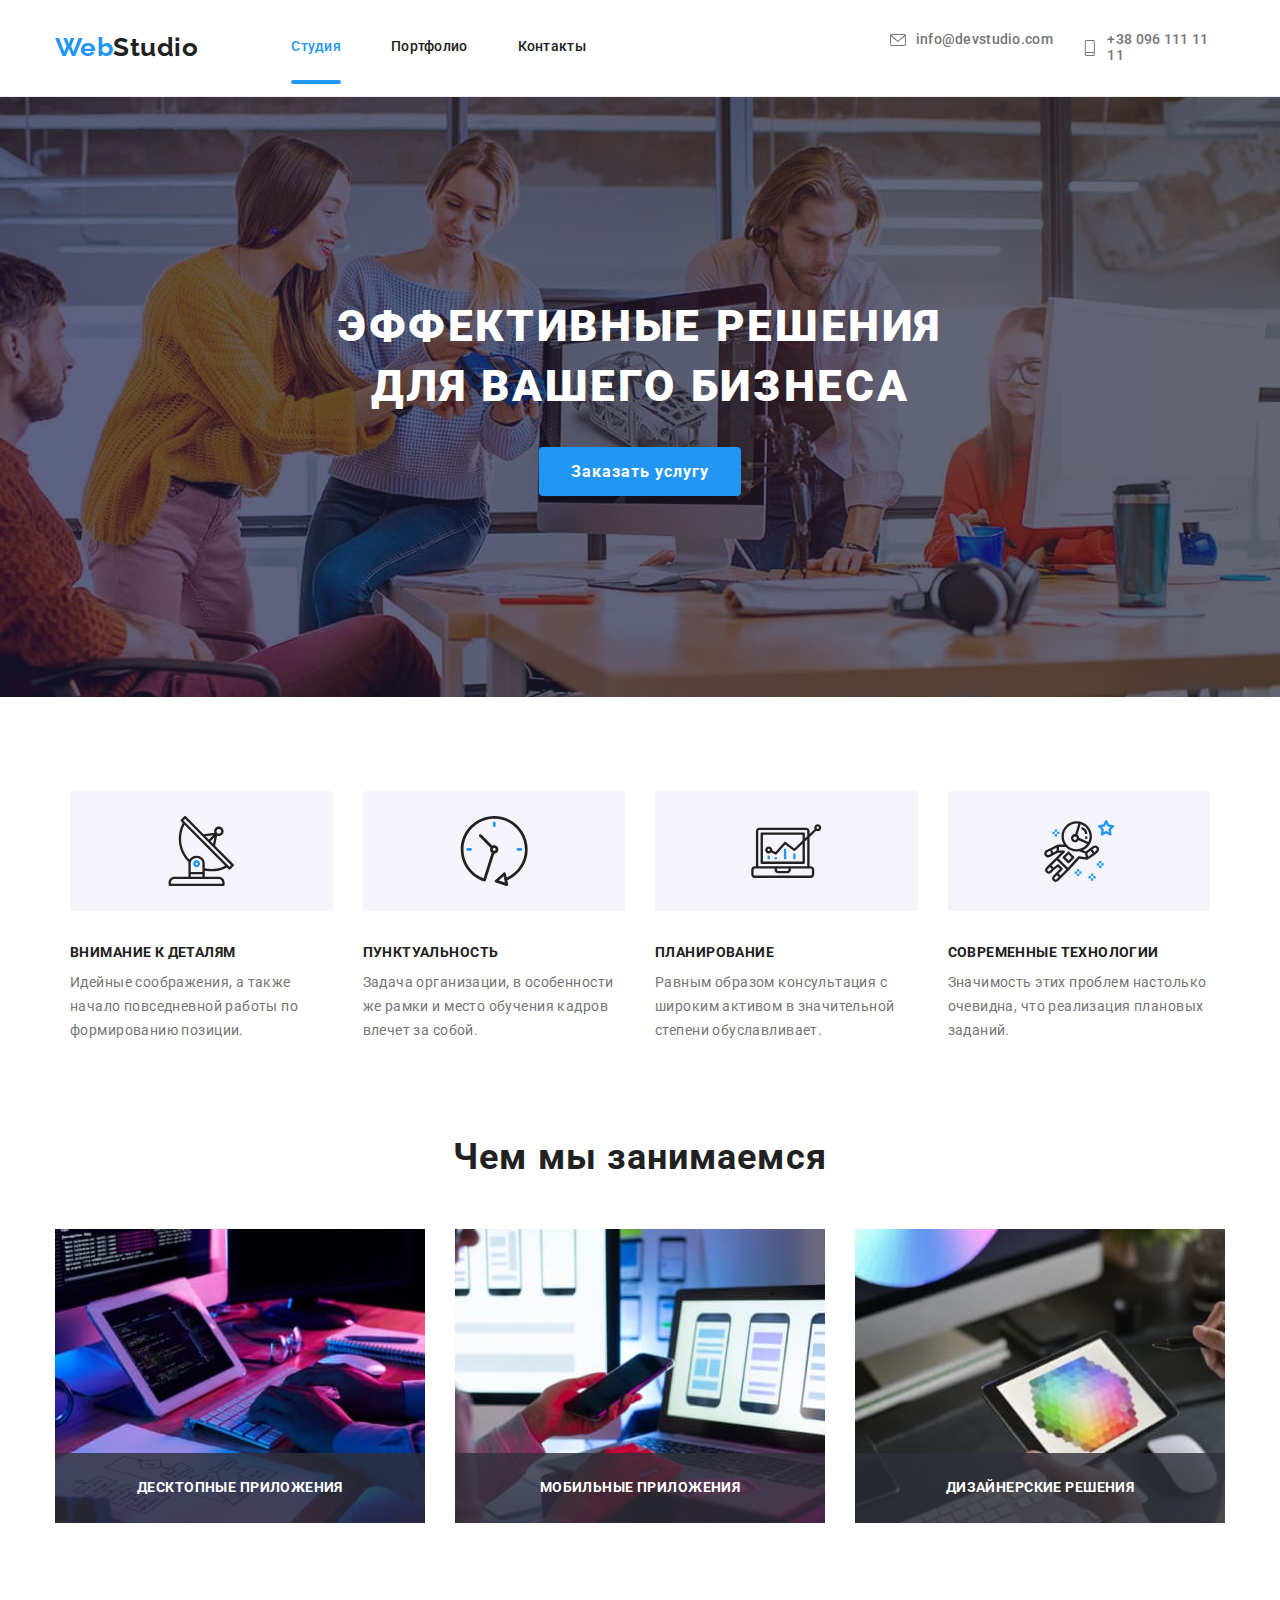
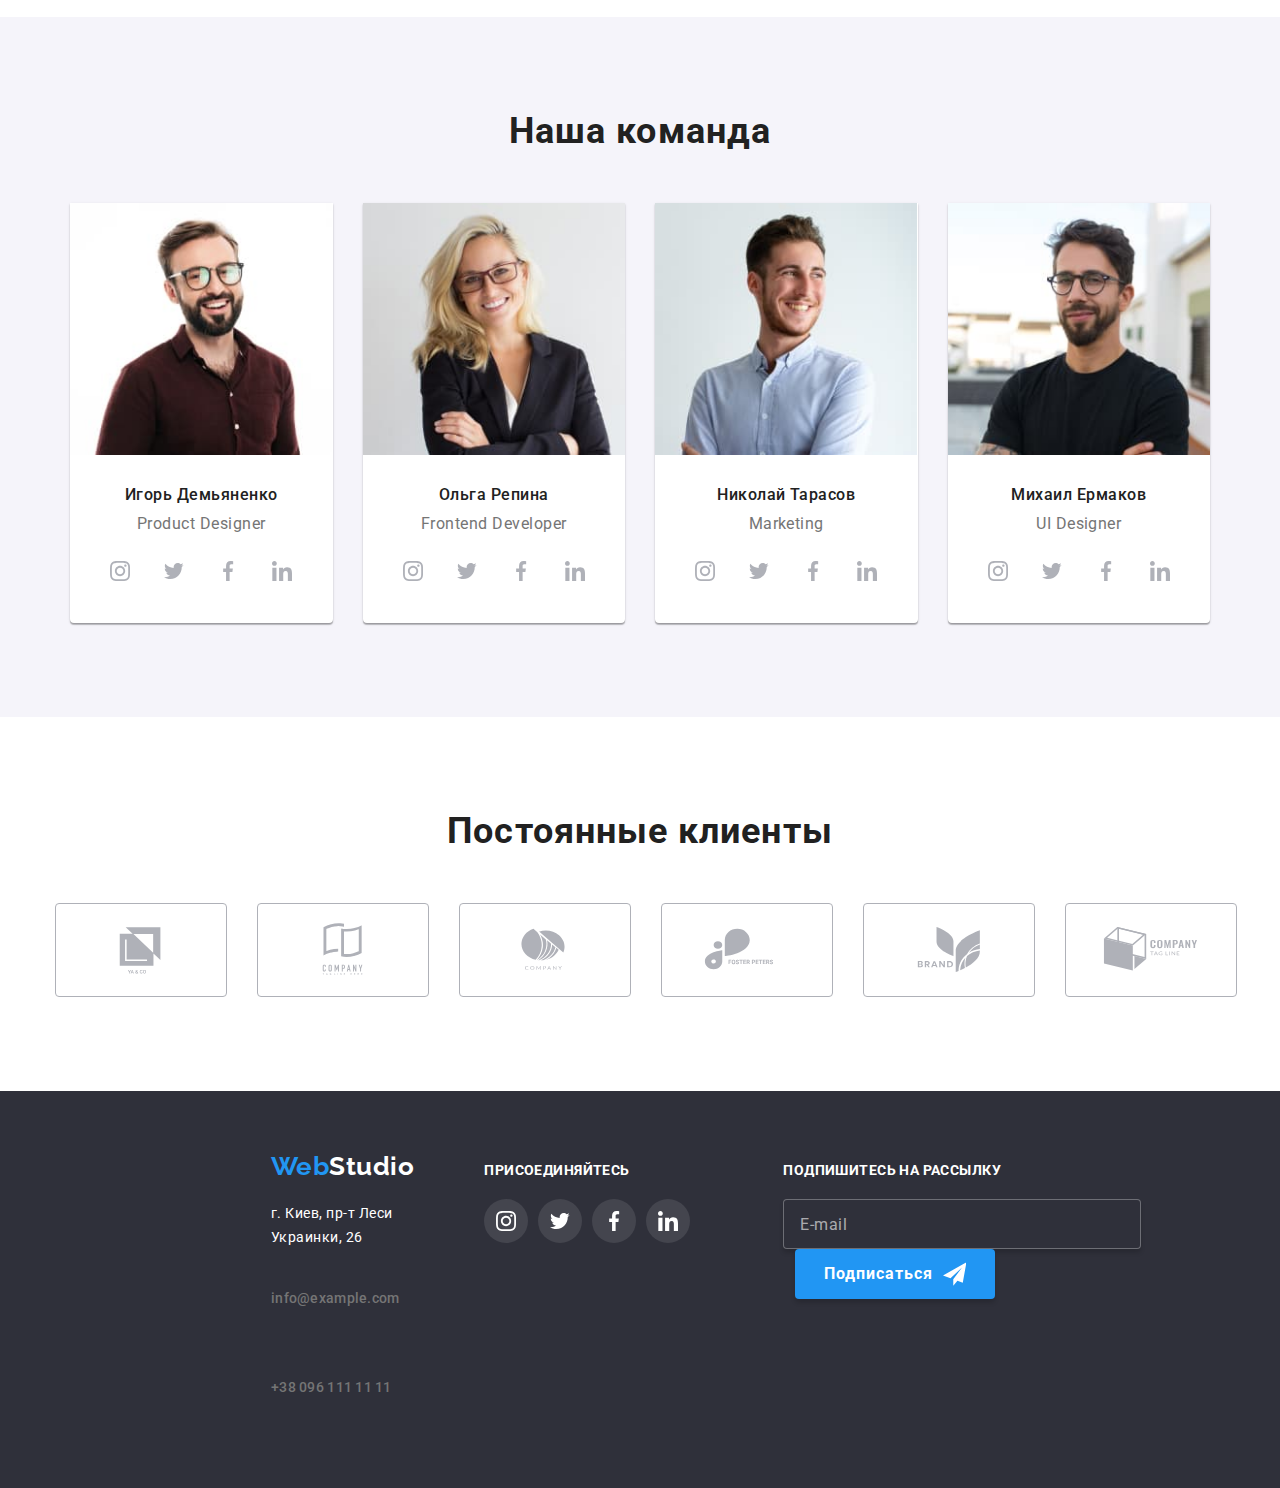
==== commit c4afff13: "Изменения" ====
--- a/index.html
+++ b/index.html
@@ -411,7 +411,7 @@
 <!--footer-->
     <footer class="footer">
         <div class="container footer__container">
-            <div class="footer__wrapper">
+            
             <div class="footer__address">
                 <a href="./index.html" class="logo footer__logo" lang="en">Web<span class="logo--color-white">Studio</span></a>
     
@@ -473,7 +473,7 @@
                         </button>
                     </form>
             </div>
-            </div>
+            
         </div>
     </footer>
 
